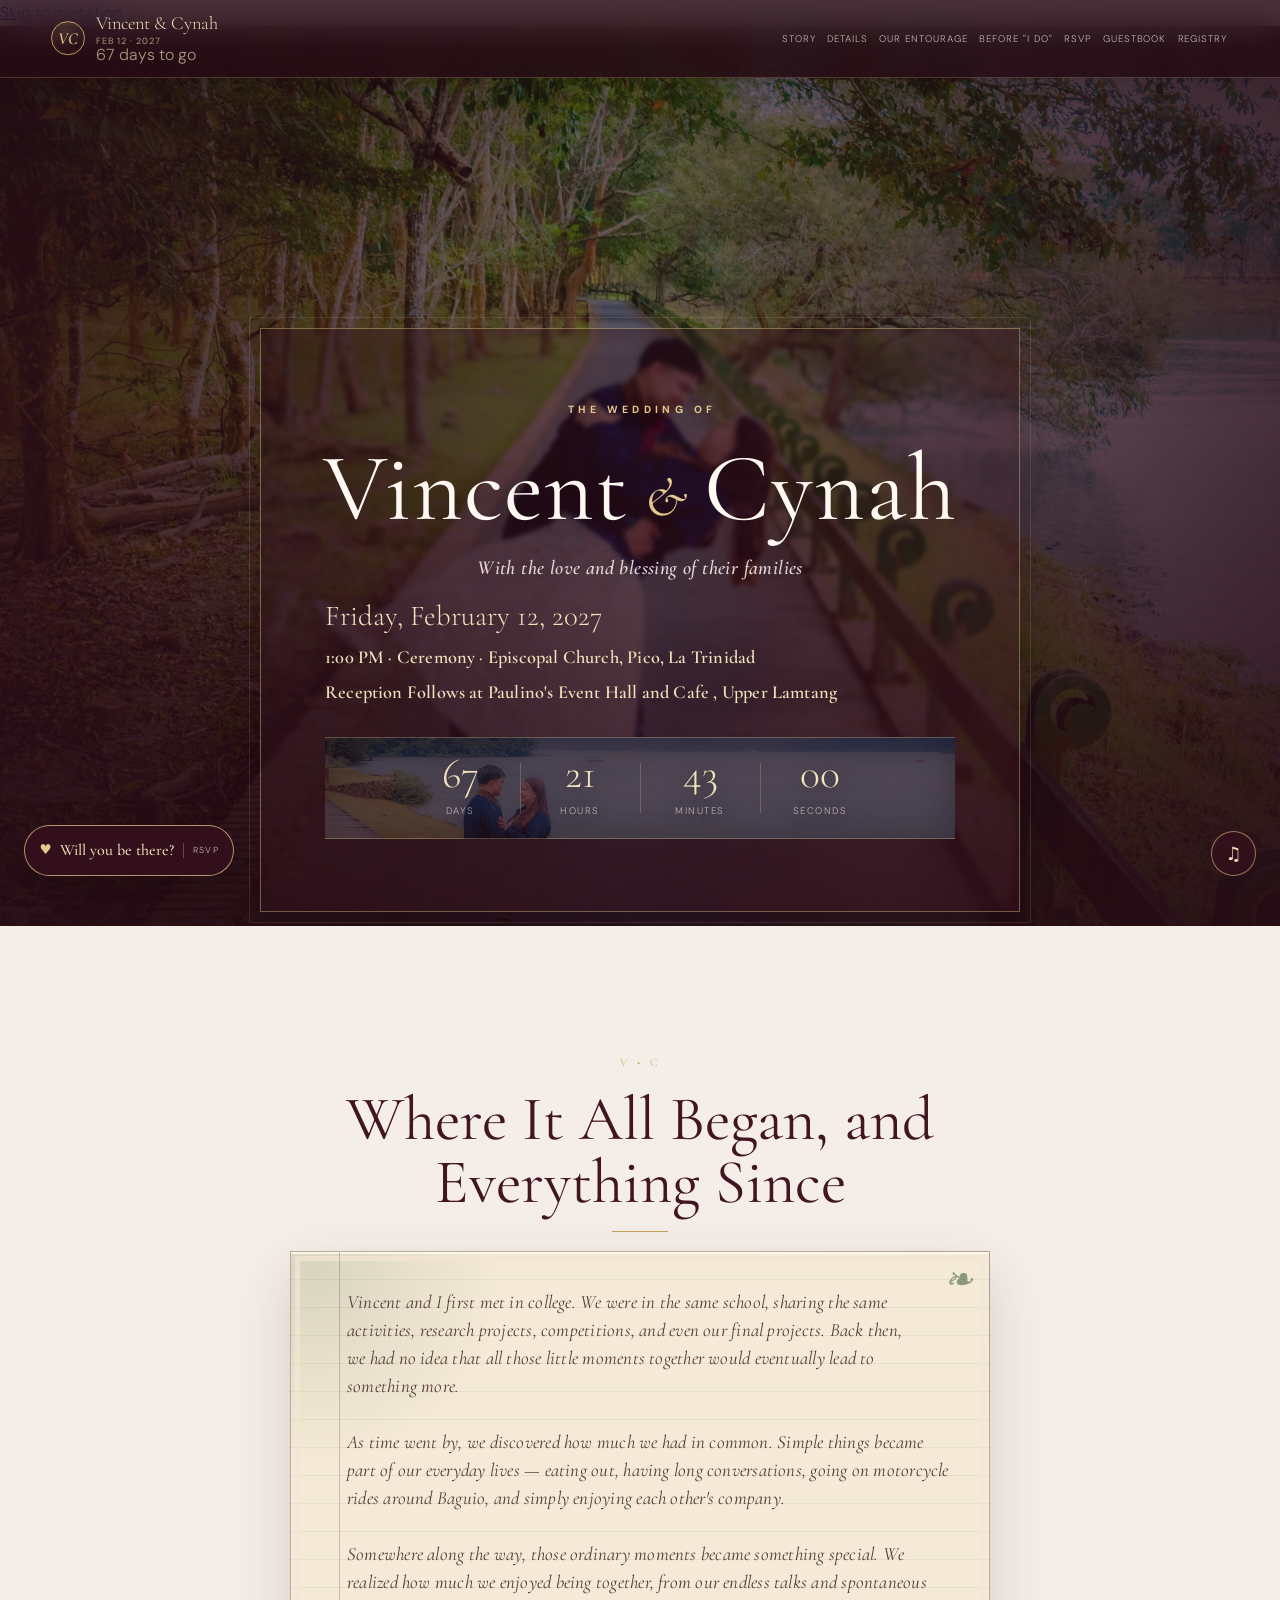
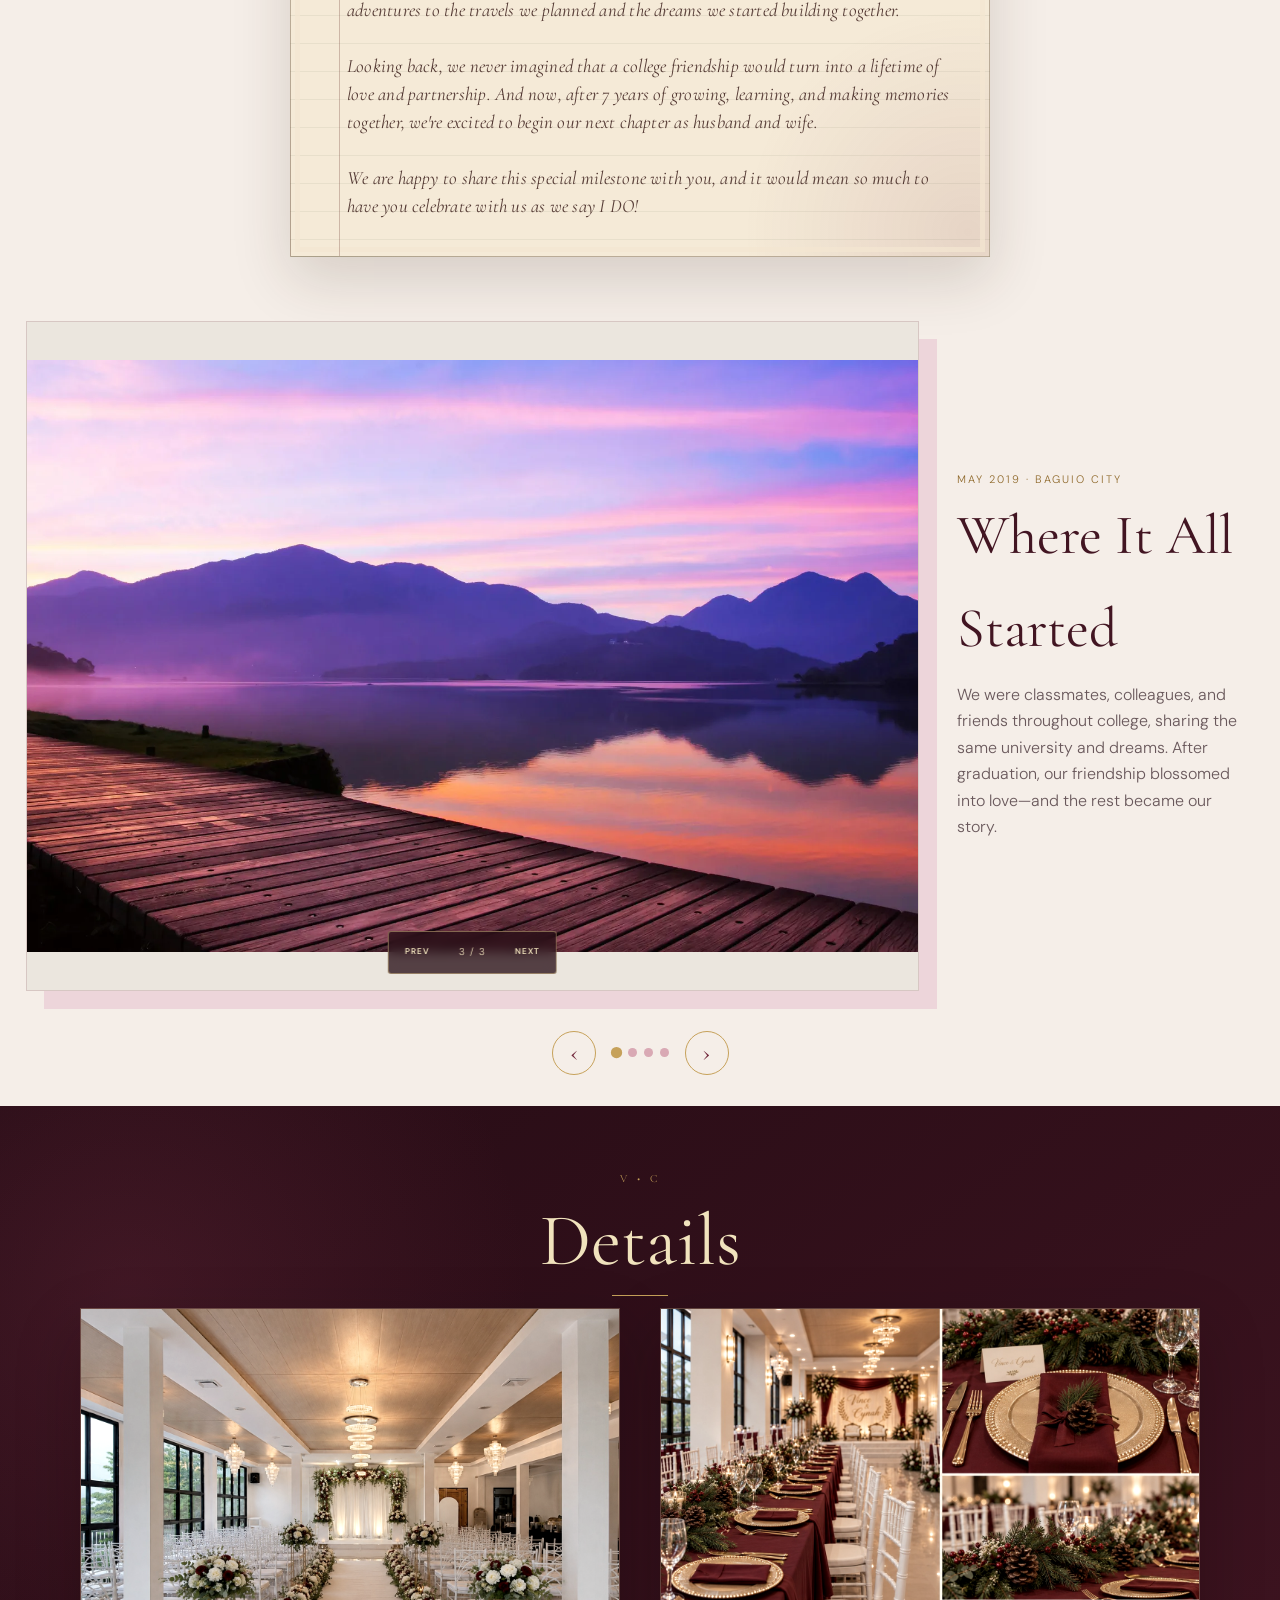
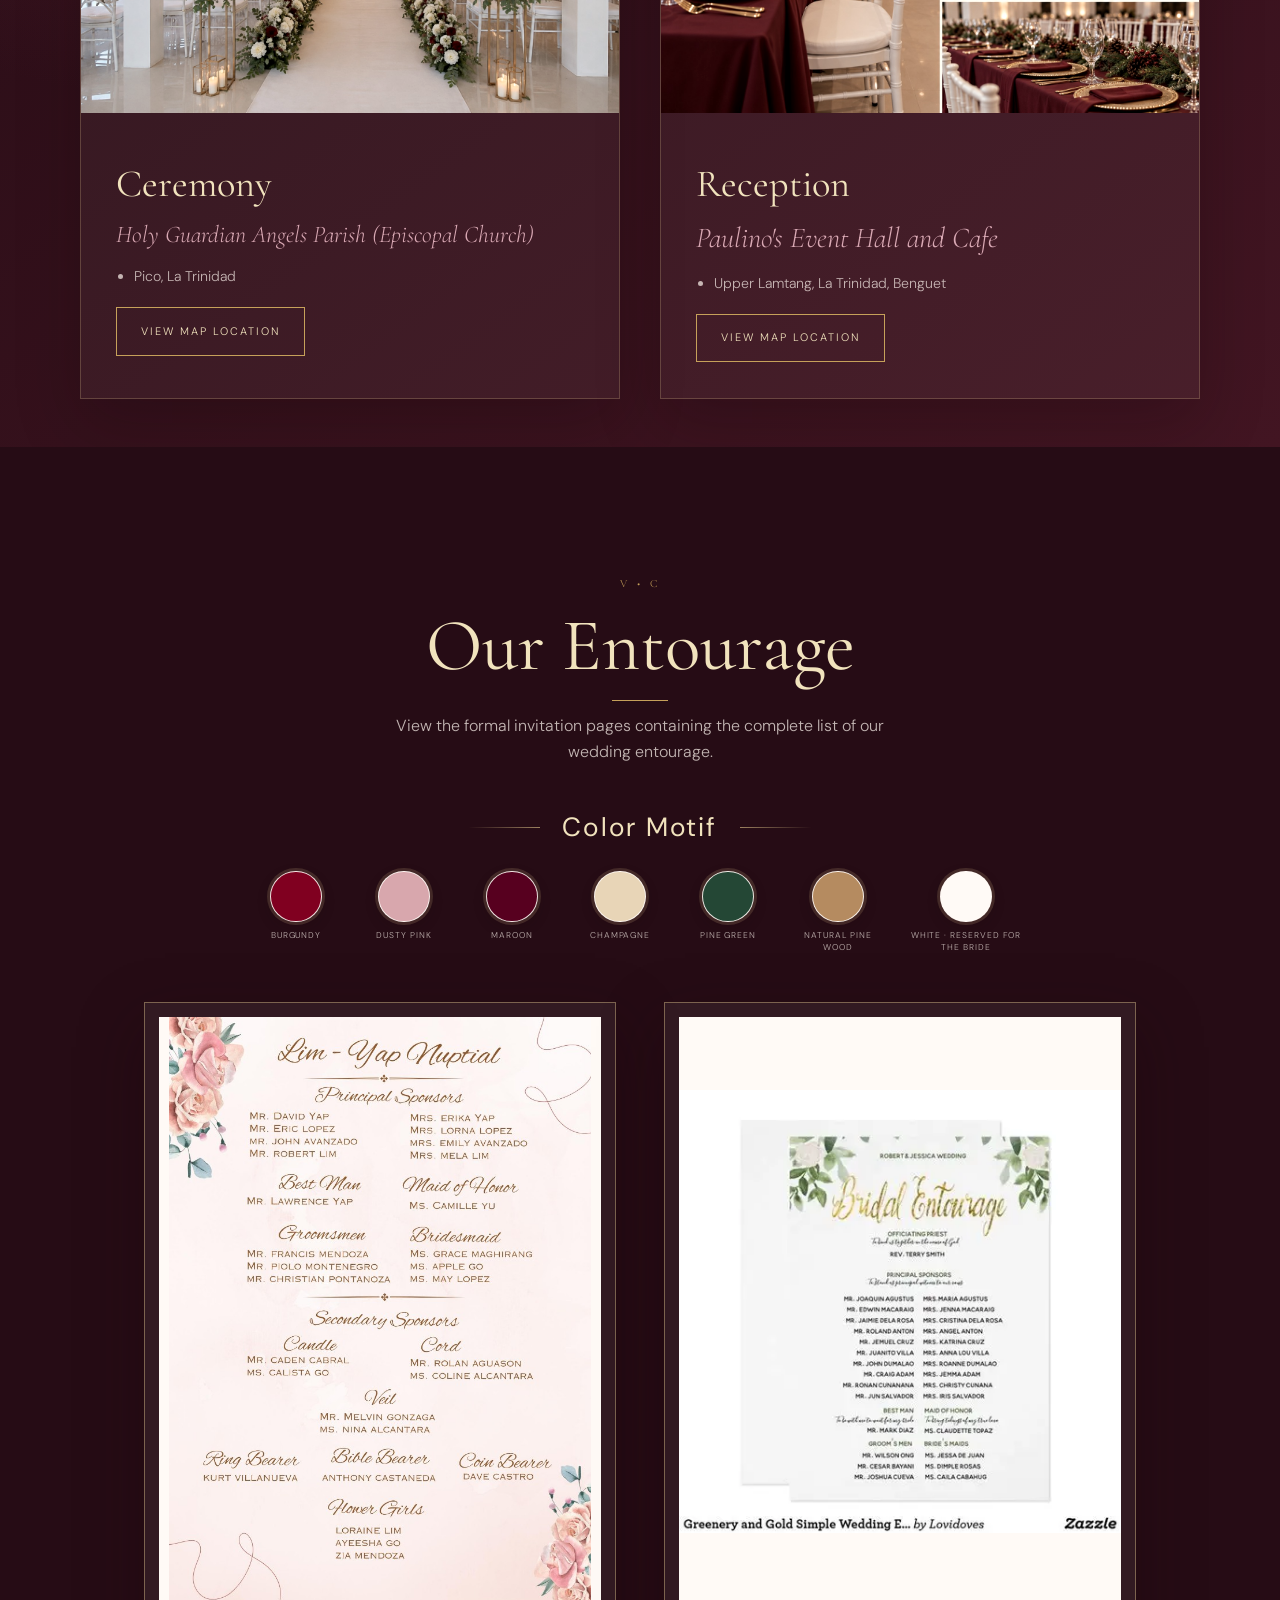
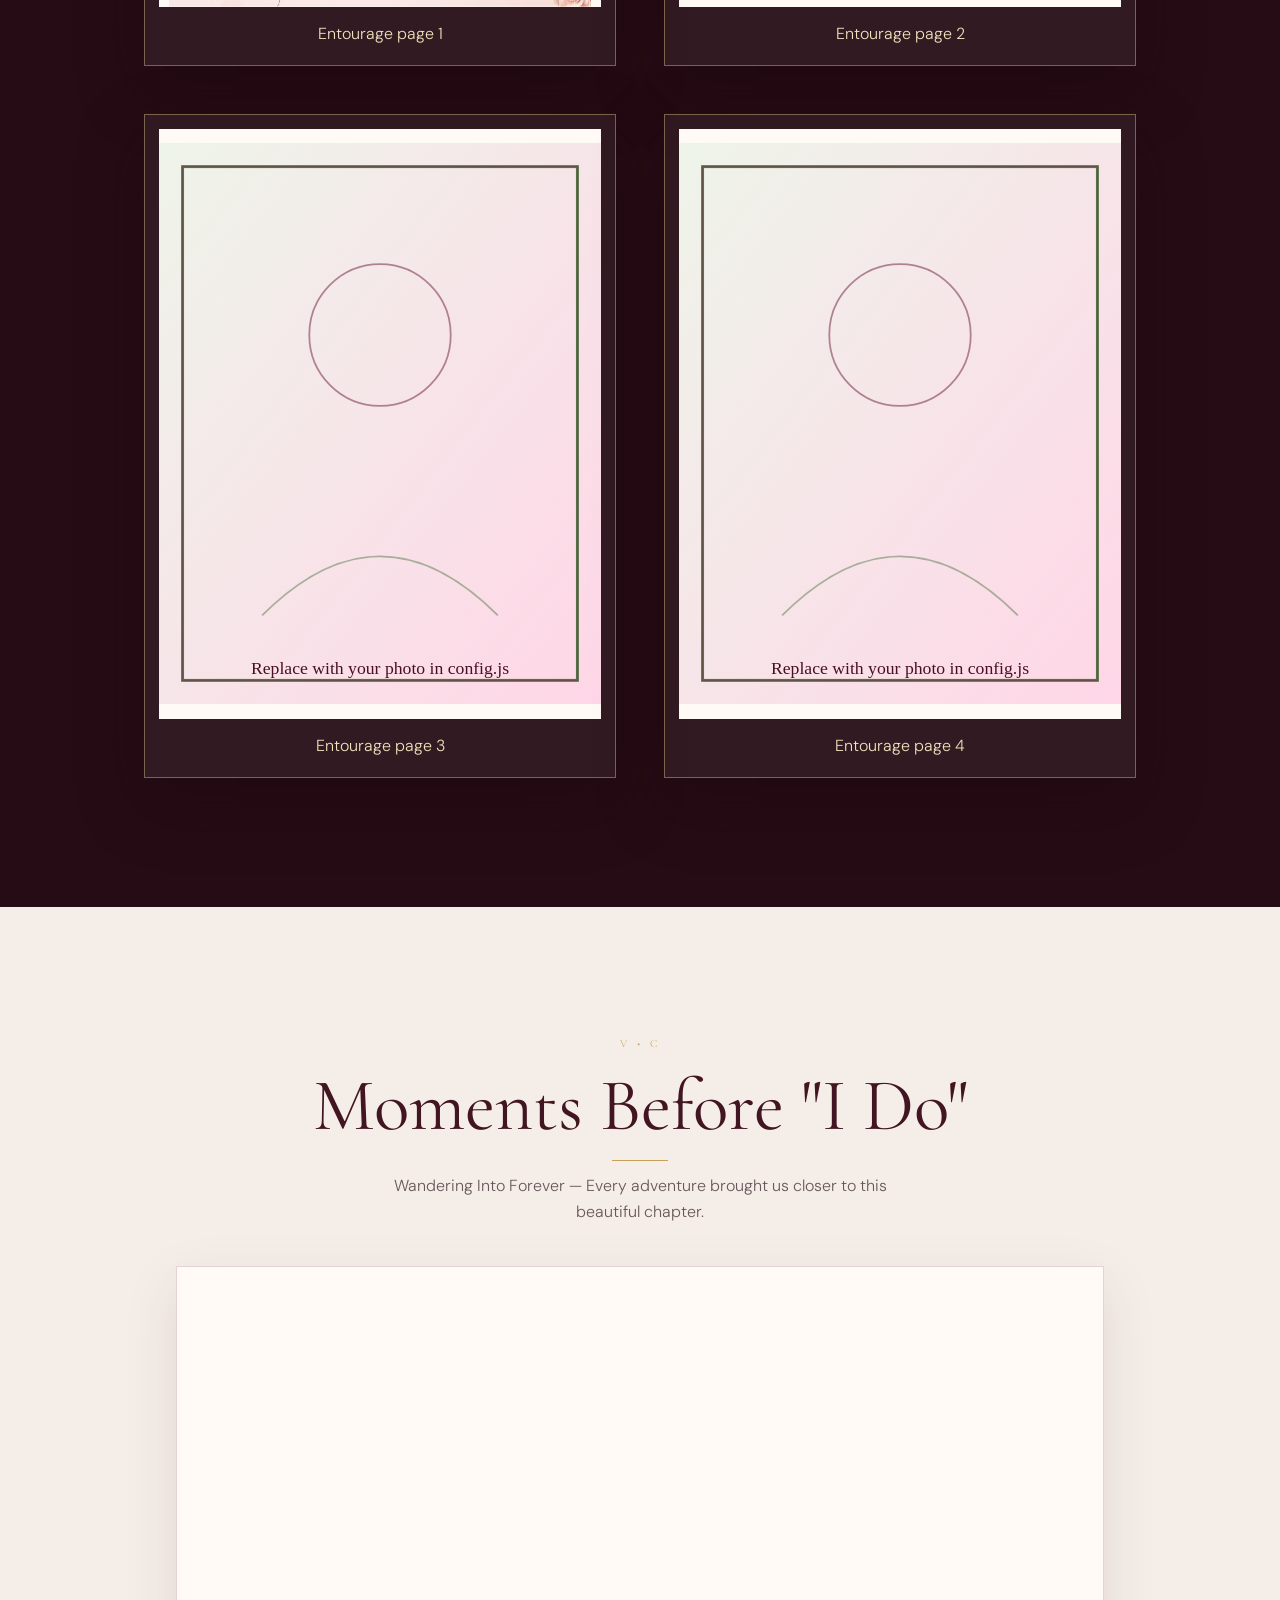
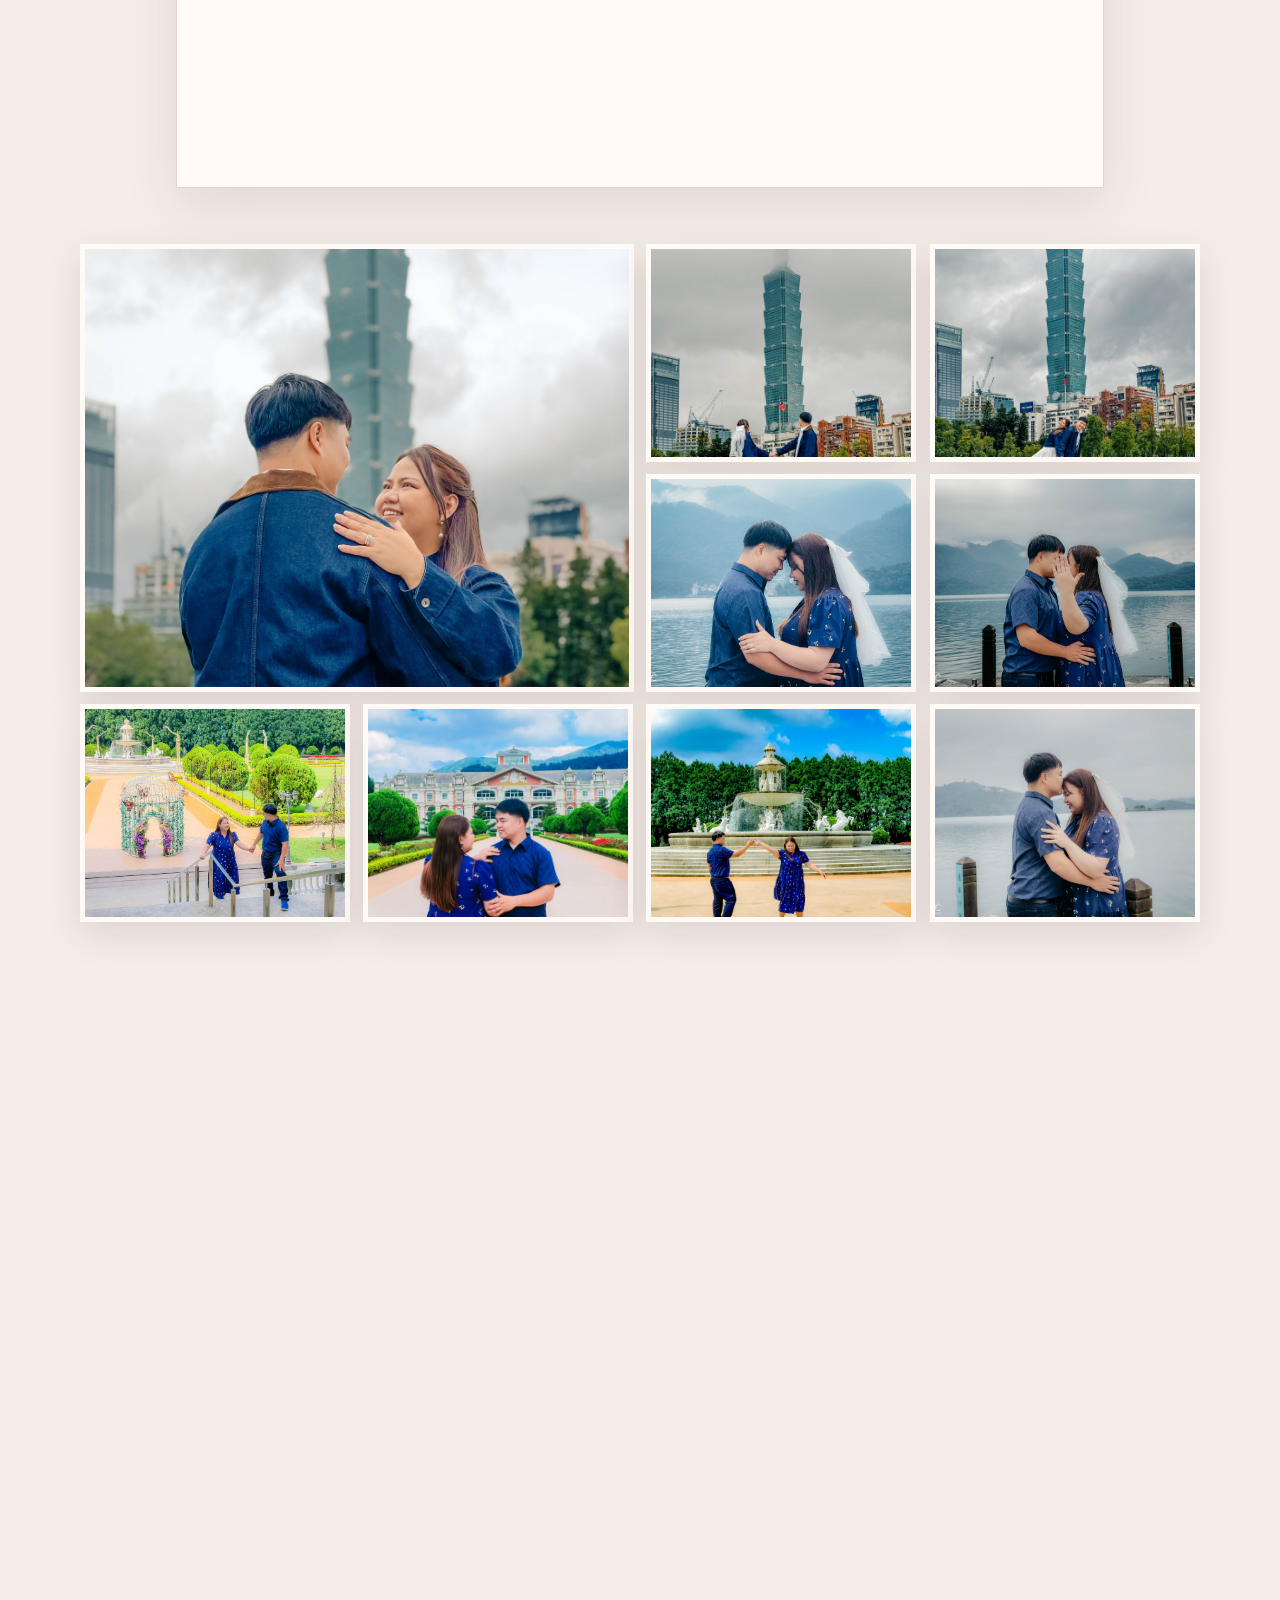
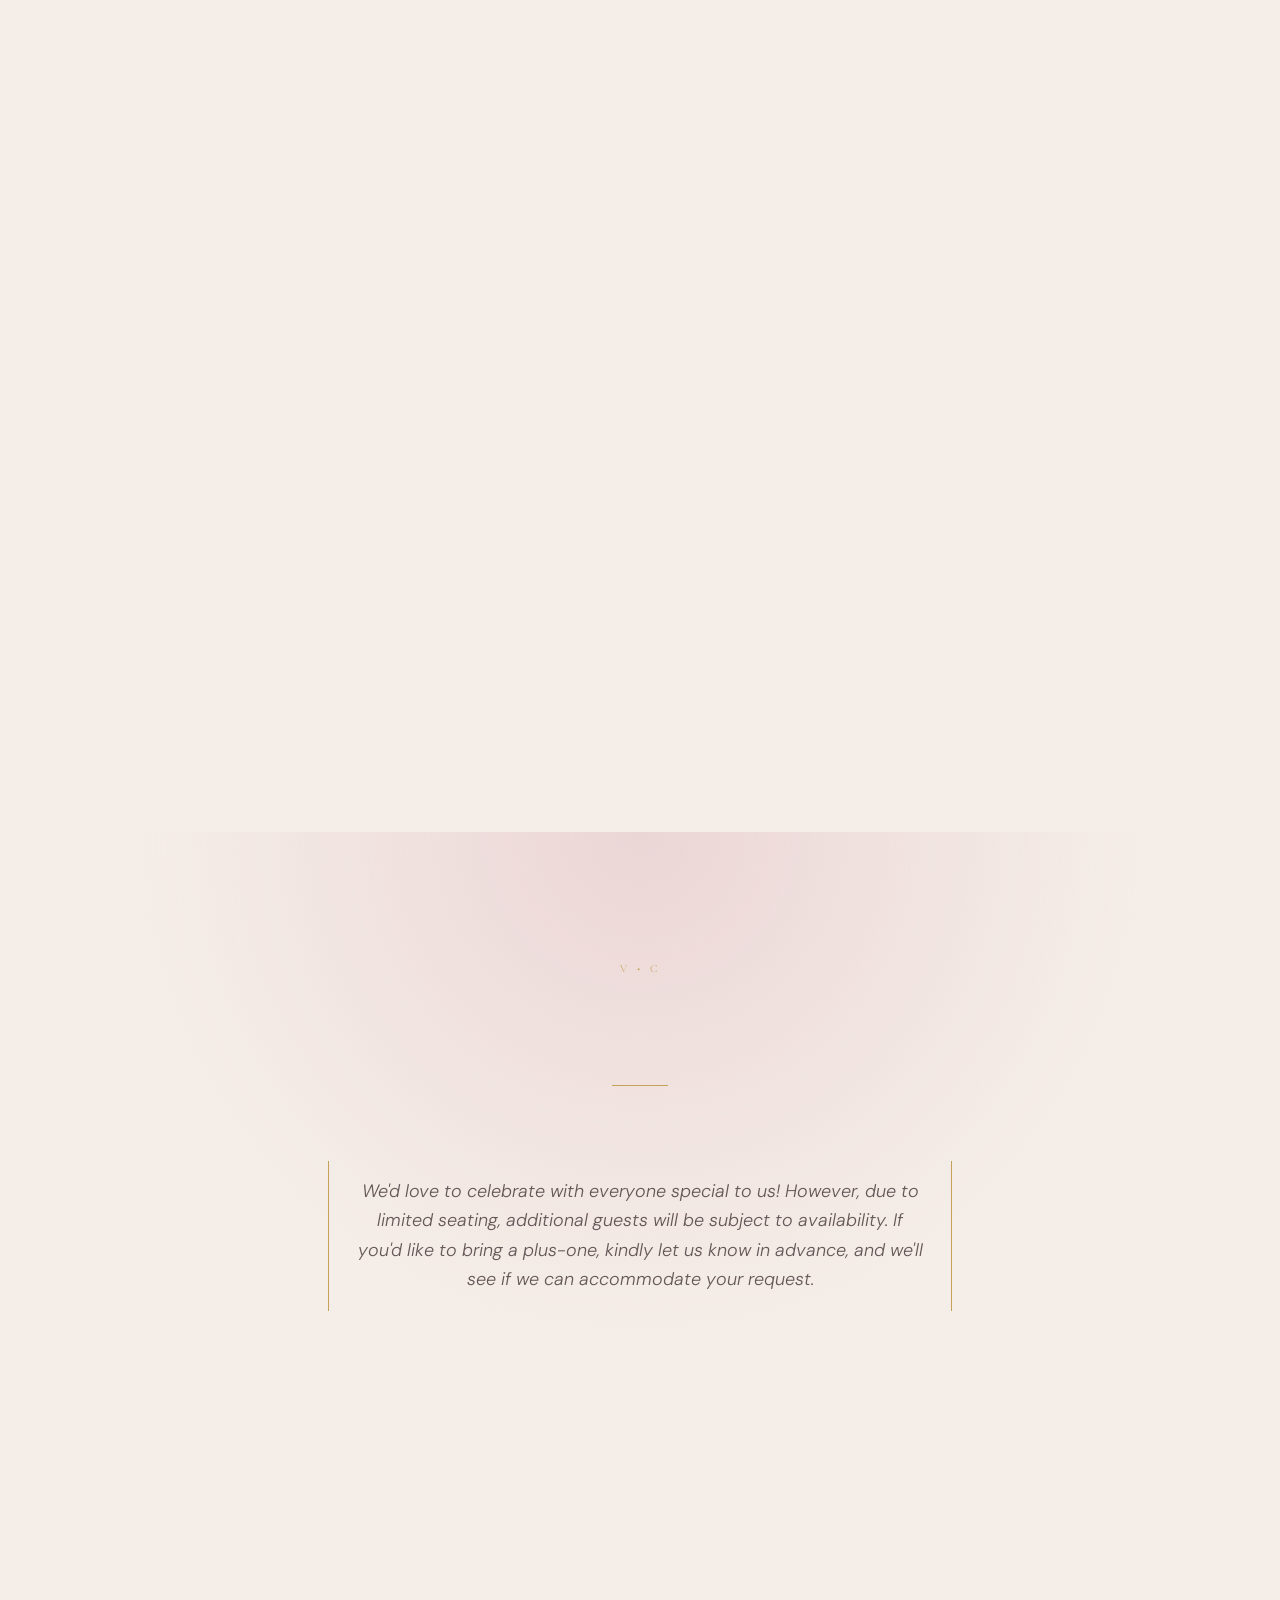
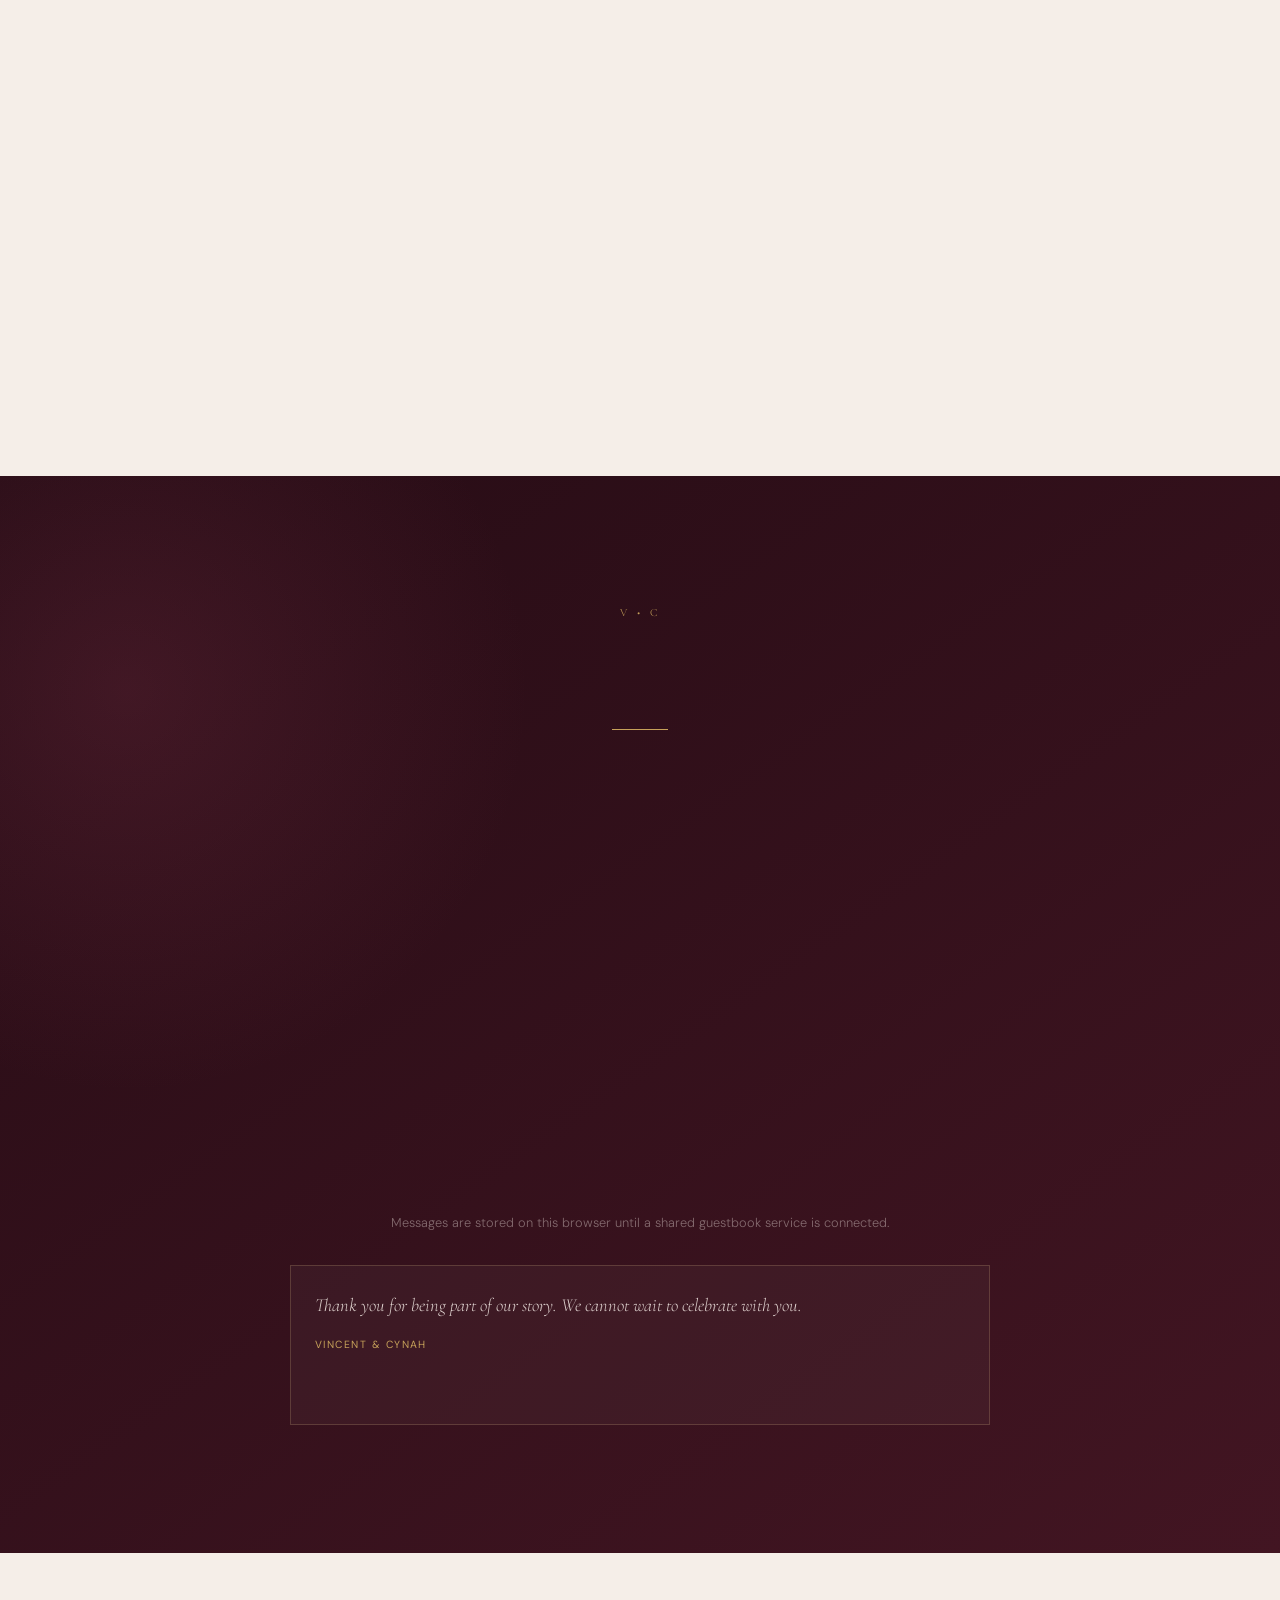
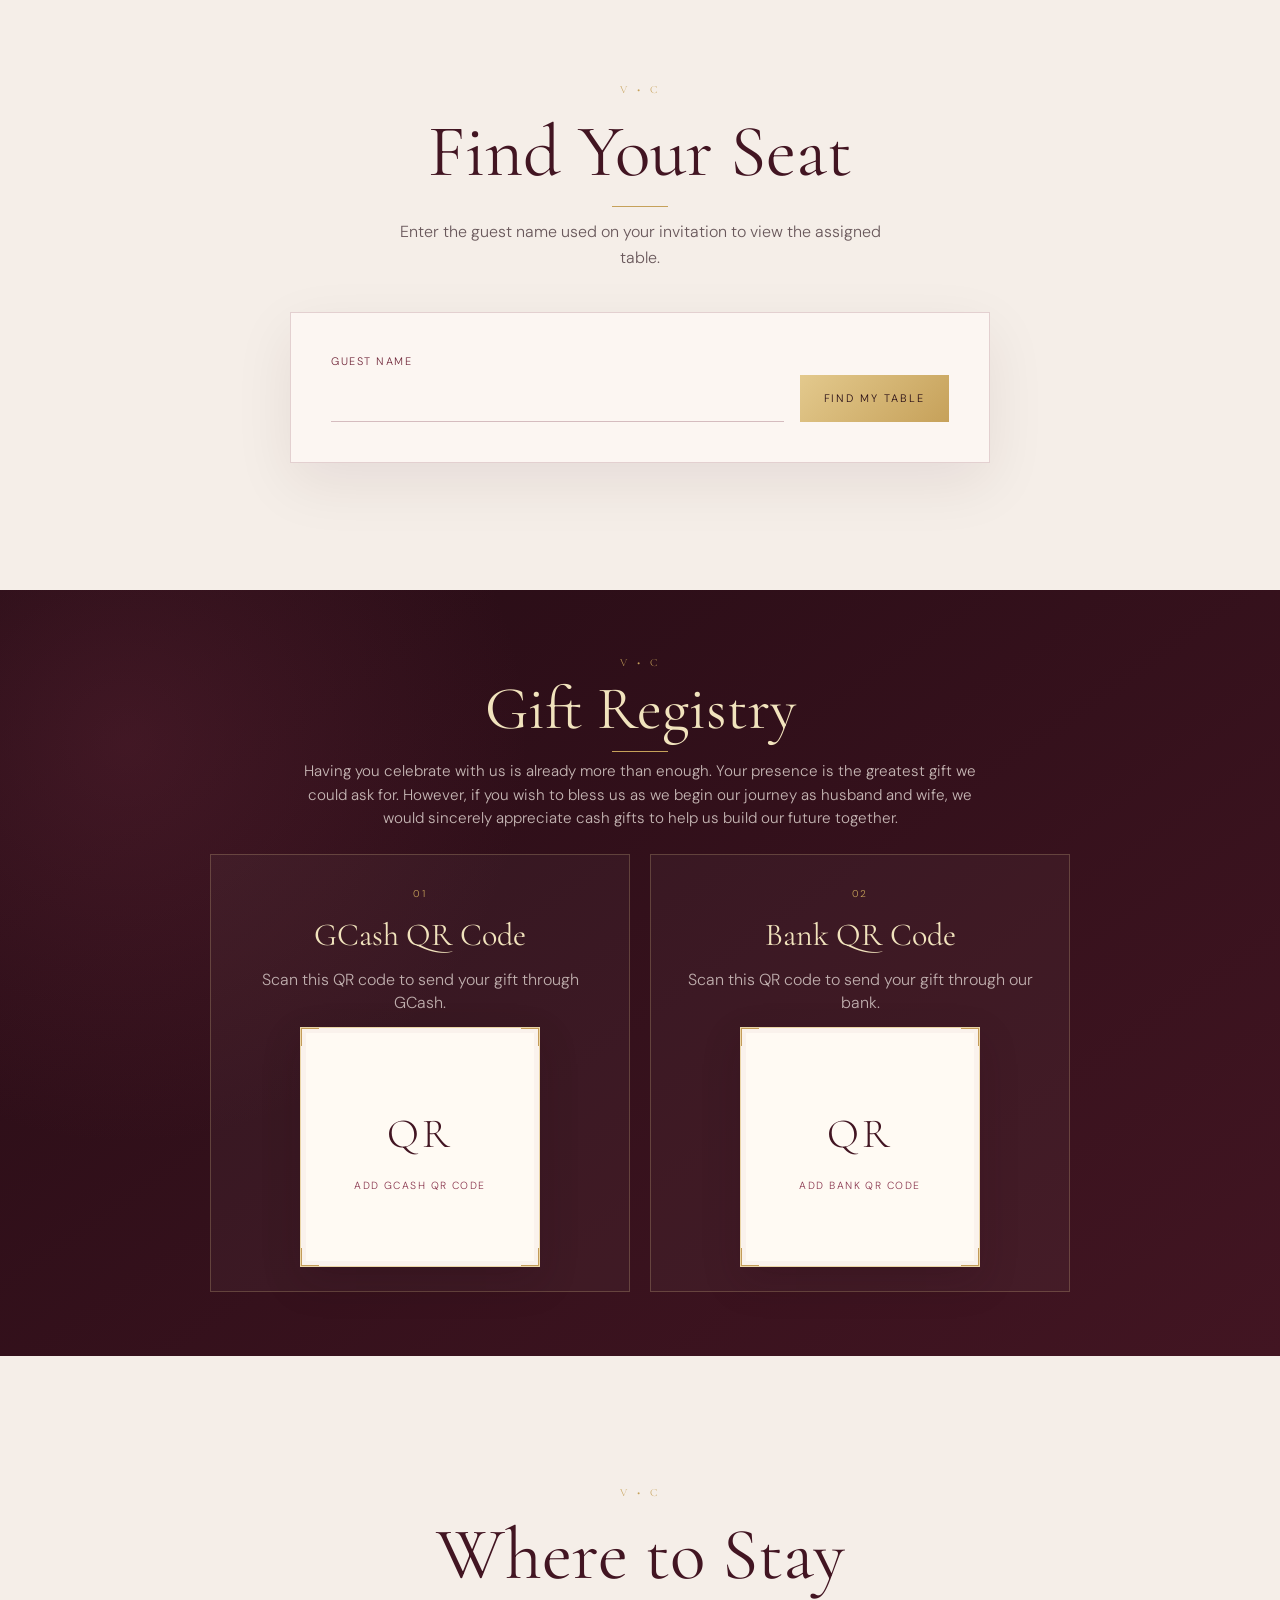
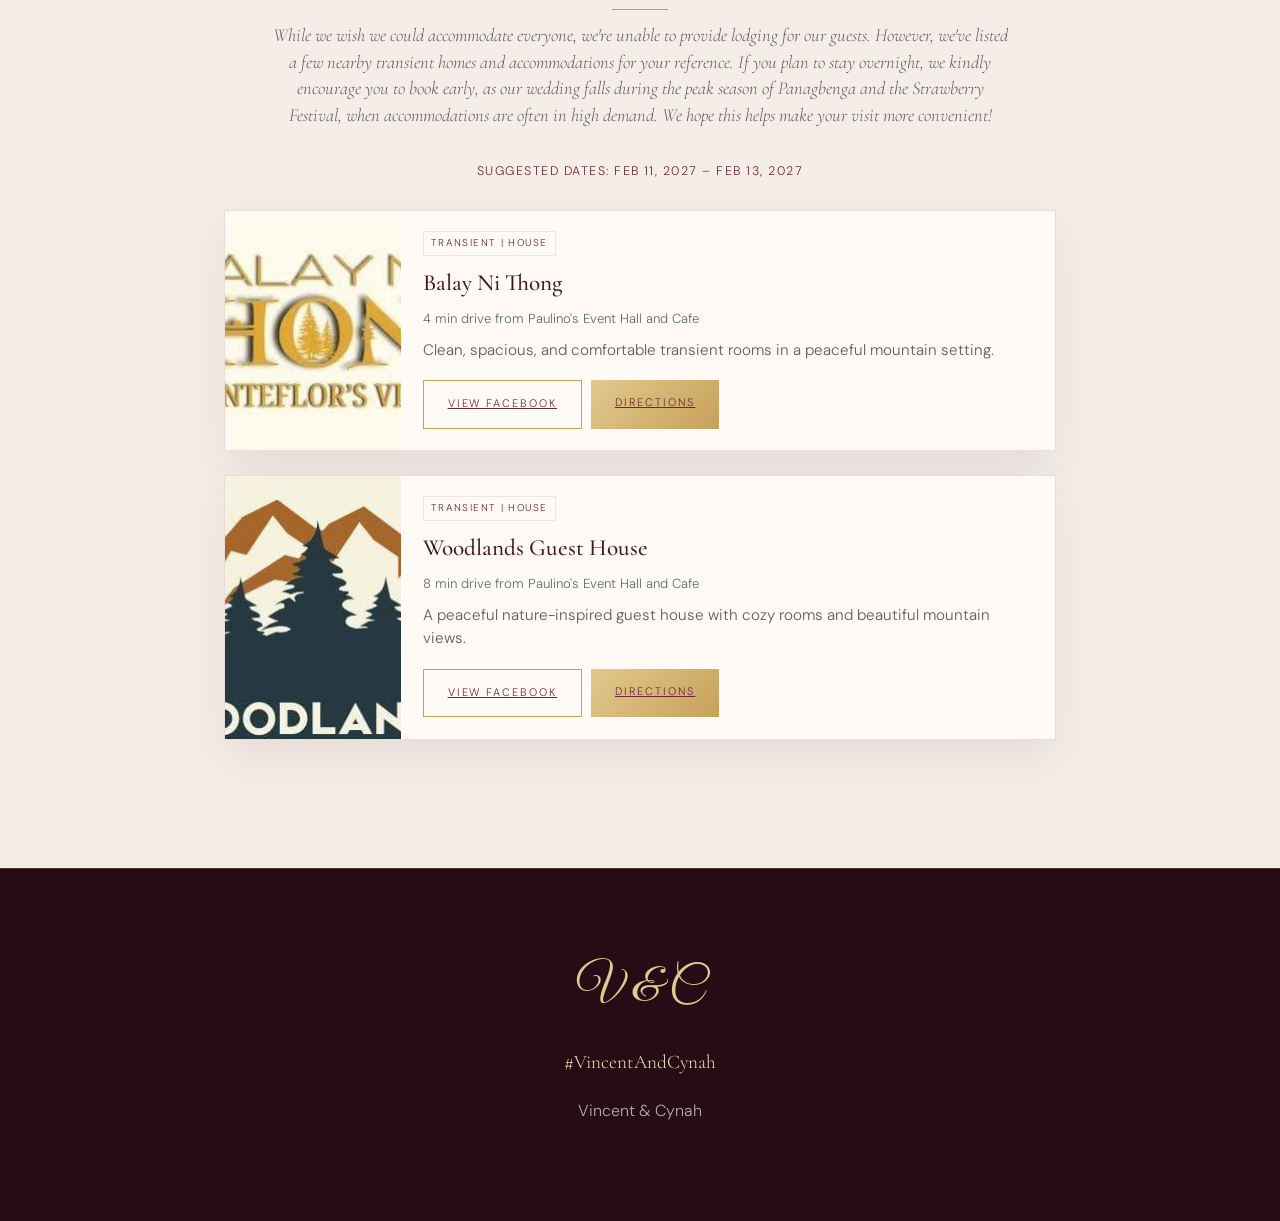
==== invitation.html @ d3d9d102 "Connect RSVP to current Google Form Co-authored-by: Cursor <cursoragent@cursor.com>" ====
<!DOCTYPE html>
<html lang="en">
  <head>
    <meta charset="UTF-8" />
    <meta name="viewport" content="width=device-width, initial-scale=1.0" />
    <meta name="description" content="Vincent and Cynah invite you to their wedding on February 12, 2027 at Paulino's Event Hall and Cafe, Upper Lamtang." />
    <meta name="theme-color" content="#260c15" />
    <title>Vincent & Cynah · The Wedding</title>
    <link rel="preconnect" href="https://fonts.googleapis.com" />
    <link rel="preconnect" href="https://fonts.gstatic.com" crossorigin />
    <link
      href="https://fonts.googleapis.com/css2?family=Cormorant+Garamond:ital,wght@0,400;0,500;0,600;1,400;1,600&family=DM+Sans:ital,opsz,wght@0,9..40,300;0,9..40,400;0,9..40,700;1,9..40,300&family=Great+Vibes&family=Pinyon+Script&display=swap"
      rel="stylesheet"
    />
    <link rel="stylesheet" href="css/everly.css?v=16" />
    <link rel="stylesheet" href="css/rosas-inspired.css?v=68" />
  </head>
  <body class="everly rosas-inspired">
    <a class="skip-link" href="#story">Skip to invitation</a>
    <header class="site-header" id="header">
      <a class="header-chip" href="#top">
        <span class="header-chip-names">
          <span data-field="partner1">Vincent</span> & <span data-field="partner2">Cynah</span>
        </span>
        <span class="chip-meta">
          <span class="chip-date" data-field="headerDate">Feb 12 · 2027</span>
          <span class="chip-days" id="header-days" aria-live="polite"></span>
        </span>
      </a>
      <button
        class="header-menu-toggle"
        id="header-menu-toggle"
        type="button"
        aria-expanded="false"
        aria-controls="header-nav"
      >
        <span class="header-menu-icon" aria-hidden="true"><i></i><i></i><i></i></span>
        <span>Menu</span>
      </button>
      <nav class="header-nav" id="header-nav" aria-label="Sections">
        <a href="#story">Story</a>
        <a href="#details">Details</a>
        <a href="#sponsors">Our Entourage</a>
        <a href="#gallery" title="Moments Before I Do">Before &quot;I do&quot;</a>
        <a href="#rsvp">RSVP</a>
        <a href="#guestbook">Guestbook</a>
        <a href="#registry">Registry</a>
      </nav>
    </header>

    <main id="top">
      <section class="hero" id="hero">
        <div class="hero-bg" id="hero-bg">
          <div class="hero-music-host" id="hero-music-host" aria-hidden="true"></div>
        </div>
        <div class="hero-inner">
          <h1 class="hero-names">
            <span class="hero-name-line">
              <span data-field="partner1">Vincent</span><span class="amp" aria-hidden="true">&amp;</span><span data-field="partner2">Cynah</span>
            </span>
          </h1>
          <p class="families" data-field="familiesLine">With the love and blessing of their families</p>
          <p class="hero-meta">
            <span class="hero-event-line" data-field="dateLong">Friday, February 12, 2027</span>
            <span class="hero-event-line" data-field="ceremonyLine">
              1:00 PM · Ceremony · Episcopal Church, Pico, La Trinidad
            </span>
            <span class="hero-event-line">
              <span data-field="receptionLine">Reception Follows at Paulino's Event Hall and Cafe</span>
              <span aria-hidden="true">, </span><span data-field="whenCity">Upper Lamtang</span>
            </span>
          </p>
          <div class="countdown" aria-label="Countdown" data-wedding-datetime="2027-02-12T13:00:00+08:00">
            <div><span id="cd-days">--</span><small>Days</small></div>
            <div><span id="cd-hours">--</span><small>Hours</small></div>
            <div><span id="cd-mins">--</span><small>Minutes</small></div>
            <div><span id="cd-secs">--</span><small>Seconds</small></div>
          </div>
        </div>
      </section>

      <section class="section" id="story">
        <div class="container narrow">
          <h2 class="section-title">Where It All Began, and Everything Since</h2>
          <p class="lead" data-field="storyIntro"></p>
        </div>
        <div class="story-slideshow" id="story-slideshow" tabindex="0">
          <div class="story-slideshow-viewport">
            <div class="story-slideshow-track" id="story-slideshow-track"></div>
          </div>
          <div class="story-slideshow-controls">
            <button type="button" class="story-slideshow-btn story-slideshow-prev" aria-label="Previous story">
              <span aria-hidden="true">‹</span>
            </button>
            <div class="story-slideshow-dots" id="story-slideshow-dots" role="tablist" aria-label="Story slides"></div>
            <button type="button" class="story-slideshow-btn story-slideshow-next" aria-label="Next story">
              <span aria-hidden="true">›</span>
            </button>
          </div>
        </div>
      </section>

      <!-- The Details — ceremony, reception, dress code, program (keep this section) -->
      <section class="section section-muted details-section" id="details" data-section="details">
        <div class="container">
          <h2 class="section-title">Details</h2>
          <div class="detail-cards">
            <article class="detail-card detail-card--has-media" id="ceremony-card">
              <div class="detail-card-media">
                <img src="images/ceremony.jpeg" alt="Ceremony at Holy Guardian Angels Parish" loading="lazy" />
              </div>
              <div class="detail-card-body">
                <h3>Ceremony</h3>
                <p class="subtitle">Garden ceremony</p>
                <ul>
                  <li>Holy Guardian Angels Parish (Episcopal Church)</li>
                  <li>Pico, La Trinidad</li>
                </ul>
                <a
                  class="btn btn-outline detail-card-btn"
                  href="https://maps.app.goo.gl/BCfGbU2PHK1PRWM27"
                  target="_blank"
                  rel="noopener noreferrer"
                >View Map Location</a>
              </div>
            </article>
            <article class="detail-card detail-card--has-media" id="reception-card">
              <div class="detail-card-media">
                <img src="images/reception.jpeg" alt="Reception at Paulino's Event Hall and Cafe" loading="lazy" />
              </div>
              <div class="detail-card-body">
                <h3>Reception</h3>
                <p class="subtitle">Paulino's Event Hall and Cafe</p>
                <ul>
                  <li>Upper Lamtang, La Trinidad, Benguet</li>
                </ul>
                <a
                  class="btn btn-outline detail-card-btn"
                  href="https://maps.app.goo.gl/8WwXo5oCvhQvdLA69"
                  target="_blank"
                  rel="noopener noreferrer"
                >View Map Location</a>
              </div>
            </article>
          </div>
        </div>
      </section>

      <section class="section section-muted" id="sponsors">
        <div class="container">
          <h2 class="section-title" data-field="entourageTitle">Our Entourage</h2>
          <p class="section-sub" data-field="entourageIntro">
            View the formal invitation pages containing the complete list of our wedding entourage.
          </p>
          <div class="entourage-motif" id="entourage-motif" aria-label="Wedding color motif"></div>
          <div
            class="entourage-invitation-grid"
            id="entourage-invitation-grid"
            aria-label="Formal invitation entourage pages"
          ></div>
        </div>
      </section>

      <section class="section section-glimpses" id="gallery" aria-labelledby="glimpses-title">
        <div class="container">
          <h2 class="section-title" id="glimpses-title">Moments Before &quot;I Do&quot;</h2>
          <p class="section-sub glimpses-sub">Wandering Into Forever — Every adventure brought us closer to this beautiful chapter.</p>
          <div class="moments-video">
            <iframe
              class="moments-video-frame"
              src="https://www.youtube-nocookie.com/embed/YyLhKrS_Ubg?autoplay=1&amp;mute=1&amp;playsinline=1&amp;rel=0"
              title="Vincent and Cynah wedding video"
              loading="lazy"
              allow="accelerometer; autoplay; clipboard-write; encrypted-media; gyroscope; picture-in-picture; web-share"
              referrerpolicy="strict-origin-when-cross-origin"
              allowfullscreen
            ></iframe>
          </div>
          <div class="gallery-mosaic glimpses-mosaic" id="gallery-grid">
            <figure><img src="images/moments-forever-01.jpg" alt="Moments Before I Do 1" loading="lazy" /></figure>
            <figure><img src="images/moments-forever-02.jpg" alt="Moments Before I Do 2" loading="lazy" /></figure>
            <figure><img src="images/moments-forever-03.jpg" alt="Moments Before I Do 3" loading="lazy" /></figure>
            <figure><img src="images/moments-forever-04.jpg" alt="Moments Before I Do 4" loading="lazy" /></figure>
            <figure><img src="images/moments-forever-05.jpg" alt="Moments Before I Do 5" loading="lazy" /></figure>
            <figure><img src="images/moments-forever-06.jpg" alt="Moments Before I Do 6" loading="lazy" /></figure>
            <figure><img src="images/moments-forever-07.jpg" alt="Moments Before I Do 7" loading="lazy" /></figure>
            <figure><img src="images/moments-forever-08.jpg" alt="Moments Before I Do 8" loading="lazy" /></figure>
            <figure><img src="images/moments-forever-09.jpg" alt="Moments Before I Do 9" loading="lazy" /></figure>
            <figure><img src="images/moments-forever-10.jpg" alt="Moments Before I Do 10" loading="lazy" /></figure>
            <figure><img src="images/moments-forever-11.jpg" alt="Moments Before I Do 11" loading="lazy" /></figure>
            <figure><img src="images/moments-forever-12.jpg" alt="Moments Before I Do 12" loading="lazy" /></figure>
            <figure><img src="images/moments-forever-13.jpg" alt="Moments Before I Do 13" loading="lazy" /></figure>
            <figure><img src="images/moments-forever-14.jpg" alt="Moments Before I Do 14" loading="lazy" /></figure>
            <figure><img src="images/moments-forever-15.jpg" alt="Moments Before I Do 15" loading="lazy" /></figure>
            <figure><img src="images/moments-forever-16.jpg" alt="Moments Before I Do 16" loading="lazy" /></figure>
            <figure><img src="images/moments-forever-17.jpg" alt="Moments Before I Do 17" loading="lazy" /></figure>
            <figure><img src="images/moments-forever-18.jpg" alt="Moments Before I Do 18" loading="lazy" /></figure>
            <figure><img src="images/moments-forever-19.jpg" alt="Moments Before I Do 19" loading="lazy" /></figure>
            <figure><img src="images/moments-forever-20.jpg" alt="Moments Before I Do 20" loading="lazy" /></figure>
            <figure><img src="images/moments-forever-21.jpg" alt="Moments Before I Do 21" loading="lazy" /></figure>
            <figure><img src="images/moments-forever-22.jpg" alt="Moments Before I Do 22" loading="lazy" /></figure>
            <figure><img src="images/moments-forever-23.jpg" alt="Moments Before I Do 23" loading="lazy" /></figure>
            <figure><img src="images/moments-forever-24.jpg" alt="Moments Before I Do 24" loading="lazy" /></figure>
            <figure><img src="images/moments-forever-25.jpg" alt="Moments Before I Do 25" loading="lazy" /></figure>
            <figure><img src="images/moments-forever-26.jpg" alt="Moments Before I Do 26" loading="lazy" /></figure>
            <figure><img src="images/moments-forever-27.jpg" alt="Moments Before I Do 27" loading="lazy" /></figure>
            <figure><img src="images/moments-forever-28.jpg" alt="Moments Before I Do 28" loading="lazy" /></figure>
            <figure><img src="images/moments-forever-29.jpg" alt="Moments Before I Do 29" loading="lazy" /></figure>
            <figure><img src="images/moments-forever-30.jpg" alt="Moments Before I Do 30" loading="lazy" /></figure>
            <figure><img src="images/moments-sun-moon-lake-28.jpg" alt="Moments Before I Do 31" loading="lazy" /></figure>
            <figure><img src="images/moments-sun-moon-lake-7a.jpg" alt="Moments Before I Do 32" loading="lazy" /></figure>
          </div>
        </div>
      </section>

      <section class="section" id="rsvp">
        <div class="container narrow">
          <h2 class="section-title">Will You Be There?</h2>
          <p class="section-sub" data-field="rsvpDeadline"></p>
          <p class="rsvp-guest-note">
            We'd love to celebrate with everyone special to us! However, due to limited seating, additional guests
            will be subject to availability. If you'd like to bring a plus-one, kindly let us know in advance, and
            we'll see if we can accommodate your request.
          </p>
          <div class="google-form-wrap" id="google-form-wrap" hidden>
            <iframe id="google-form-iframe" title="RSVP" loading="lazy"></iframe>
          </div>
          <form class="rsvp-form" id="rsvp-form">
            <label>Name<input type="text" name="name" required /></label>
            <label>Email<input type="email" name="email" required /></label>
            <label
              >Attending?
              <select name="attending" required>
                <option value="">Choose…</option>
                <option value="Joyfully accepts">Joyfully accepts</option>
                <option value="Regretfully declines">Regretfully declines</option>
              </select>
            </label>
            <label>
              Do you have a +1? If yes, add their names here.
              <input type="text" name="plusOne" placeholder="Enter name(s), or No" />
            </label>
            <label>Message<textarea name="message" rows="3"></textarea></label>
            <button type="submit" class="btn btn-primary">Send RSVP</button>
          </form>
          <p class="rsvp-success" id="rsvp-success" hidden>
            Thank you — your reply is on its way. We can't wait to celebrate with you!
          </p>
          <p class="form-hint" id="google-form-setup">Demo form only. Set <code>googleFormUrl</code> in <code>js/config.js</code> for Google Forms.</p>
        </div>
      </section>

      <section class="section section-muted guestbook-section" id="guestbook" data-feature="guestbook">
        <div class="container narrow">
          <h2 class="section-title" data-field="guestbookTitle">Messages &amp; Memories</h2>
          <p class="section-sub" data-field="guestbookIntro"></p>
          <form class="guestbook-form" id="guestbook-form">
            <label>
              Your name
              <input type="text" name="name" autocomplete="name" required />
            </label>
            <label>
              Your message
              <textarea name="message" rows="4" maxlength="500" required></textarea>
            </label>
            <button type="submit" class="btn btn-primary">Leave a message</button>
          </form>
          <p class="form-hint" id="guestbook-note" data-field="guestbookNote"></p>
          <div class="guestbook-list" id="guestbook-list" aria-live="polite"></div>
        </div>
      </section>

      <section class="section guest-tools-section" id="seating" data-feature="seating">
        <div class="container narrow">
          <h2 class="section-title" data-field="seatingTitle">Find Your Seat</h2>
          <p class="section-sub" data-field="seatingIntro"></p>
          <form class="seating-form" id="seating-form">
            <label>
              Guest name
              <input type="search" name="guestName" autocomplete="name" required />
            </label>
            <button type="submit" class="btn btn-primary">Find my table</button>
          </form>
          <div class="seating-result" id="seating-result" hidden aria-live="polite"></div>
        </div>
      </section>

      <section class="section section-muted registry-section" id="registry" data-feature="giftRegistry">
        <div class="container">
          <h2 class="section-title" data-field="registryTitle">Gift Registry</h2>
          <p class="section-sub" data-field="registryIntro"></p>
          <div class="registry-grid" id="registry-grid"></div>
        </div>
      </section>

      <section class="section" id="where-to-stay">
        <div class="container">
          <h2 class="section-title" data-field="whereToStayTitle">Where to Stay</h2>
          <p class="section-sub stay-note" data-field="whereToStayNote"></p>
          <p class="stay-dates" id="stay-dates" hidden></p>
          <div class="stay-grid" id="stay-grid" aria-label="Recommended places to stay"></div>
        </div>
      </section>

    </main>

    <a class="floating-rsvp-button" href="#rsvp" aria-label="Will you be there? Go to RSVP">
      <span aria-hidden="true">♥</span>
      <strong>Will you be there?</strong>
      <small>RSVP</small>
    </a>

    <button
      type="button"
      class="hero-music-btn"
      id="hero-music-btn"
      hidden
      aria-pressed="false"
      aria-label="Turn on wedding music"
      title="Wedding music"
    >♫</button>

    <footer class="site-footer">
      <p class="hashtag" data-field="hashtag">#VincentAndCynah</p>
      <p><span data-field="partner1-footer">Vincent</span> & <span data-field="partner2-footer">Cynah</span></p>
    </footer>

    <script src="js/config.js?v=92"></script>
    <script src="js/main.js?v=45"></script>
    <script>
      (function () {
        var daysEl = document.getElementById("cd-days");
        if (!daysEl || daysEl.textContent !== "--") return;
        var wrap = document.querySelector(".countdown");
        var iso =
          (window.WEDDING_CONFIG && window.WEDDING_CONFIG.weddingDateTime) ||
          (wrap && wrap.getAttribute("data-wedding-datetime"));
        if (!iso) return;
        var target = new Date(iso).getTime();
        if (isNaN(target)) return;
        function tick() {
          var total = Math.max(0, Math.floor((target - Date.now()) / 1000));
          var parts = [
            Math.floor(total / 86400),
            Math.floor((total % 86400) / 3600),
            Math.floor((total % 3600) / 60),
            total % 60,
          ];
          ["cd-days", "cd-hours", "cd-mins", "cd-secs"].forEach(function (id, i) {
            var el = document.getElementById(id);
            if (el) el.textContent = String(parts[i]).padStart(2, "0");
          });
        }
        tick();
        setInterval(tick, 1000);
      })();
    </script>
  </body>
</html>
---- css/everly.css ----
/* Everly-inspired — bordeaux, champagne & eucalyptus (UI Cookies demo) */

:root {
  --bordeaux: #6b2c32;
  --bordeaux-deep: #4a1a20;
  --eucalyptus: #5a7161;
  --eucalyptus-light: #8fa898;
  --champagne: #c4a574;
  --cream: #f7f5f1;
  --cream-dark: #ebe6de;
  --ink: #2a2420;
  --ink-soft: #5c554e;
  --serif: "Cormorant Garamond", Georgia, serif;
  --sans: "DM Sans", system-ui, sans-serif;
  --script: "Pinyon Script", "Segoe Script", cursive;
  --script-display: "Great Vibes", "Pinyon Script", cursive;
  --container: min(1120px, 92vw);
  --narrow: min(640px, 92vw);
}

*,
*::before,
*::after {
  box-sizing: border-box;
}

html {
  scroll-behavior: smooth;
}

/* Scroll — elegant wedding reveal */
:root {
  --ease-elegant: cubic-bezier(0.22, 0.61, 0.36, 1);
  --duration-elegant: 1.2s;
}

.word-reveal-host .word-reveal {
  display: inline-block;
  opacity: 0;
  transform: translateY(0.28em);
  transition:
    opacity var(--duration-elegant) var(--ease-elegant),
    transform var(--duration-elegant) var(--ease-elegant);
  transition-delay: calc(var(--word-i, 0) * 0.085s);
}

.word-reveal-host.is-visible .word-reveal {
  opacity: 1;
  transform: translateY(0);
}

.elegant-reveal {
  opacity: 0;
  transform: translateY(0.85rem);
  filter: blur(4px);
  transition:
    opacity var(--duration-elegant) var(--ease-elegant),
    transform calc(var(--duration-elegant) * 1.05) var(--ease-elegant),
    filter calc(var(--duration-elegant) * 0.9) var(--ease-elegant);
  transition-delay: calc(var(--reveal-i, 0) * 0.1s);
  will-change: opacity, transform, filter;
}

.elegant-reveal.is-visible {
  opacity: 1;
  transform: translateY(0);
  filter: blur(0);
}

@media (prefers-reduced-motion: reduce) {
  .word-reveal-host .word-reveal,
  .elegant-reveal {
    opacity: 1 !important;
    transform: none !important;
    filter: none !important;
    transition: none !important;
  }
}

/* Welcome page */
.welcome-page {
  min-height: 100vh;
  overflow-x: hidden;
  background: rgba(255, 255, 255, 0.98);
}

.welcome-screen {
  position: relative;
  min-height: 100vh;
  display: flex;
  flex-direction: column;
  align-items: center;
  justify-content: center;
  padding: 2rem 1.25rem 2.5rem;
  text-align: center;
  gap: 1.25rem;
  transition: padding 0.9s var(--ease-elegant, cubic-bezier(0.22, 0.61, 0.36, 1));
}

.welcome-screen.is-envelope-open {
  padding-top: clamp(3.5rem, 12vh, 6rem);
}

.welcome-screen.is-envelope-open .welcome-headline,
.welcome-screen.is-envelope-open .welcome-couple,
.welcome-screen.is-envelope-open .welcome-sub {
  opacity: 0.35;
  transform: translateY(-0.25rem);
  transition:
    opacity 0.6s ease,
    transform 0.6s ease;
}

.welcome-scene {
  position: absolute;
  inset: 0;
  background:
    radial-gradient(ellipse 85% 75% at 50% 45%, rgba(255, 255, 255, 0.55), transparent 72%),
    linear-gradient(
      180deg,
      rgba(255, 255, 255, 0.72) 0%,
      rgba(255, 255, 255, 0.35) 55%,
      rgba(255, 255, 255, 0.5) 100%
    );
  pointer-events: none;
}

.welcome-headline {
  position: relative;
  z-index: 1;
  margin: 0 0 0.35rem;
  padding: 0 1rem;
  font-family: var(--sans);
  font-size: clamp(0.62rem, 1.85vw, 0.78rem);
  font-weight: 400;
  letter-spacing: 0.34em;
  text-indent: 0.34em;
  text-transform: uppercase;
  color: var(--bordeaux-deep);
  opacity: 0;
  transform: translateY(0.45rem);
  filter: blur(3px);
  transition:
    opacity 1.1s var(--ease-elegant, cubic-bezier(0.22, 0.61, 0.36, 1)),
    transform 1.1s var(--ease-elegant, cubic-bezier(0.22, 0.61, 0.36, 1)),
    filter 0.9s var(--ease-elegant, cubic-bezier(0.22, 0.61, 0.36, 1));
}

.welcome-headline::after {
  content: "";
  display: block;
  width: min(16rem, 78vw);
  height: 0.55rem;
  margin: 0.55rem auto 0;
  border-top: 1px solid rgba(196, 165, 116, 0.55);
  border-radius: 50%;
}

.welcome-screen.is-ready .welcome-headline {
  opacity: 1;
  transform: none;
  filter: blur(0);
}

.welcome-couple {
  position: relative;
  z-index: 1;
  margin: 0.1rem 0 0.65rem;
  padding: 0 1rem;
  font-family: var(--script-display);
  font-size: clamp(2.4rem, 8.5vw, 3.85rem);
  font-weight: 400;
  line-height: 1.1;
  letter-spacing: 0.02em;
  color: var(--bordeaux-deep);
  opacity: 0;
  transform: translateY(0.55rem);
  filter: blur(4px);
  transition:
    opacity 1.15s var(--ease-elegant, cubic-bezier(0.22, 0.61, 0.36, 1)) 0.12s,
    transform 1.15s var(--ease-elegant, cubic-bezier(0.22, 0.61, 0.36, 1)) 0.12s,
    filter 0.95s var(--ease-elegant, cubic-bezier(0.22, 0.61, 0.36, 1)) 0.12s;
}

.welcome-couple__and {
  font-family: var(--script);
  font-size: 0.62em;
  color: var(--champagne);
  padding: 0 0.1em;
  vertical-align: baseline;
}

.welcome-screen.is-ready .welcome-couple {
  opacity: 1;
  transform: none;
  filter: blur(0);
}

.welcome-envelope {
  position: relative;
  z-index: 1;
  display: flex;
  flex-direction: column;
  align-items: center;
  width: min(32rem, 94vw);
  color: inherit;
  opacity: 0;
  transform: translateY(1rem) scale(0.98);
  filter: blur(4px);
  transition:
    opacity 1.2s var(--ease-elegant, cubic-bezier(0.22, 0.61, 0.36, 1)),
    transform 1.2s var(--ease-elegant, cubic-bezier(0.22, 0.61, 0.36, 1)),
    filter 1s var(--ease-elegant, cubic-bezier(0.22, 0.61, 0.36, 1));
}

.welcome-screen.is-ready .welcome-envelope {
  opacity: 1;
  transform: none;
  filter: blur(0);
}

.welcome-envelope__shell {
  /* Solid wine burgundy — matched to images/envelope.webp */
  --env-burgundy-solid: #682435;
  --env-burgundy: var(--env-burgundy-solid);
  --env-burgundy-deep: var(--env-burgundy-solid);
  --env-burgundy-light: var(--env-burgundy-solid);
  --env-burgundy-face: var(--env-burgundy-solid);
  --env-gold: #e4bc5a;
  --env-gold-light: #fff0c8;
  --env-gold-deep: #a67c2a;
  --env-gold-bright: #f5d878;

  position: relative;
  display: block;
  width: 100%;
  height: min(21rem, 58vmin);
  perspective: 1400px;
  transform-style: preserve-3d;
  border-radius: 14px;
  isolation: isolate;
  transition: transform 0.85s var(--ease-elegant, cubic-bezier(0.22, 0.61, 0.36, 1));
}

.welcome-screen.is-ready .welcome-envelope:not(.is-open) .welcome-envelope__shell {
  transform: rotateX(12deg) rotateY(-2deg);
  filter:
    drop-shadow(0 32px 44px rgba(63, 20, 28, 0.42))
    drop-shadow(0 14px 22px rgba(0, 0, 0, 0.18))
    drop-shadow(-6px 8px 16px rgba(0, 0, 0, 0.08));
}

.welcome-envelope.is-open .welcome-envelope__shell {
  transform: none;
  filter: drop-shadow(0 18px 28px rgba(63, 20, 28, 0.28));
}

.welcome-envelope:not(.is-open) .welcome-envelope__shell {
  overflow: hidden;
}

.welcome-envelope.is-open .welcome-envelope__shell {
  overflow: visible;
}

.welcome-envelope__shadow {
  position: absolute;
  left: 2%;
  right: 2%;
  bottom: -2.35rem;
  height: 4rem;
  background:
    radial-gradient(ellipse 95% 100% at 50% 0%, rgba(63, 20, 28, 0.62), transparent 68%),
    radial-gradient(ellipse 40% 80% at 20% 20%, rgba(0, 0, 0, 0.12), transparent 70%),
    radial-gradient(ellipse 40% 80% at 80% 20%, rgba(0, 0, 0, 0.1), transparent 70%);
  filter: blur(16px);
  z-index: 0;
  transform: translateZ(-24px);
}

.welcome-envelope__back {
  position: absolute;
  inset: 0;
  background: var(--env-burgundy-solid);
  border-radius: 14px;
  box-shadow: inset 0 0 0 1px rgba(0, 0, 0, 0.08);
}

.welcome-envelope__style {
  position: absolute;
  inset: 0;
  width: 100%;
  height: 100%;
  object-fit: cover;
  object-position: center center;
  border-radius: inherit;
  z-index: 3;
  pointer-events: none;
  opacity: 0;
  transform: scale(1);
  transform-origin: center center;
  transition:
    opacity 0.45s ease,
    transform 0.55s var(--ease-elegant, cubic-bezier(0.22, 0.61, 0.36, 1));
}

.welcome-envelope__shell.has-envelope-style {
  /* Match flower.png frame proportions */
  height: auto;
  aspect-ratio: 512 / 336;
  min-height: 0;
  border-radius: 8px;
  box-shadow: 0 22px 44px rgba(42, 36, 32, 0.2);
}

.welcome-envelope:not(.is-open) .welcome-envelope__shell.has-envelope-style .welcome-envelope__style {
  opacity: 1;
  transform: scale(1.72);
}

.welcome-envelope.is-open .welcome-envelope__shell.has-envelope-style .welcome-envelope__style {
  opacity: 0;
  transform: scale(1.02);
}

.welcome-envelope:not(.is-open) .welcome-envelope__shell.has-envelope-style .welcome-envelope__front,
.welcome-envelope:not(.is-open) .welcome-envelope__shell.has-envelope-style .welcome-envelope__flap,
.welcome-envelope:not(.is-open) .welcome-envelope__shell.has-envelope-style .welcome-envelope__flap-cast {
  opacity: 0;
  visibility: hidden;
}

.welcome-screen.is-ready .welcome-envelope:not(.is-open) .welcome-envelope__shell.has-envelope-style {
  transform: none;
  filter: drop-shadow(0 26px 40px rgba(42, 36, 32, 0.22));
}

.welcome-envelope:not(.is-open) .welcome-envelope__shell.has-envelope-style .welcome-envelope__seal {
  top: 50%;
}

.welcome-envelope__liner {
  position: absolute;
  inset: 0.65rem 0.75rem 0.75rem;
  border: 1px solid rgba(212, 176, 106, 0.65);
  border-radius: 6px;
  box-shadow: inset 0 0 0 1px rgba(240, 223, 168, 0.15);
  z-index: 1;
  pointer-events: none;
  opacity: 0;
  transition: opacity 0.45s ease;
}

.welcome-envelope.is-open .welcome-envelope__liner {
  opacity: 1;
}

.welcome-envelope__flower-frame {
  position: absolute;
  inset: 0;
  width: 100%;
  height: 100%;
  object-fit: cover;
  object-position: center center;
  border-radius: 14px;
  z-index: 7;
  pointer-events: none;
  mix-blend-mode: multiply;
  opacity: 0.94;
  transition:
    opacity 0.5s ease,
    filter 0.5s ease;
}

.welcome-envelope:not(.is-open) .welcome-envelope__flower-frame {
  filter: saturate(1.08) contrast(1.02);
}

.welcome-envelope.is-open .welcome-envelope__flower-frame {
  opacity: 0;
  filter: blur(2px);
}

.welcome-envelope__shell.has-envelope-style .welcome-envelope__flower-frame,
.welcome-envelope__shell.has-envelope-style .welcome-envelope__back {
  border-radius: 8px;
}

.welcome-envelope__wing {
  position: absolute;
  bottom: 0;
  width: 38%;
  height: 42%;
  z-index: 2;
  pointer-events: none;
  opacity: 0;
  transition: opacity 0.4s ease;
}

.welcome-envelope__wing--left {
  left: 0;
  background: linear-gradient(128deg, rgba(0, 0, 0, 0.22) 0%, transparent 72%);
  clip-path: polygon(0 100%, 0 55%, 72% 100%);
  border-radius: 0 0 0 14px;
}

.welcome-envelope__wing--right {
  right: 0;
  background: linear-gradient(232deg, rgba(0, 0, 0, 0.2) 0%, transparent 72%);
  clip-path: polygon(100% 100%, 100% 55%, 28% 100%);
  border-radius: 0 0 14px 0;
}

.welcome-envelope.is-open .welcome-envelope__wing {
  opacity: 0;
}

.welcome-envelope__thickness {
  position: absolute;
  left: 2px;
  right: 2px;
  bottom: 0;
  height: 0.35rem;
  background: var(--env-burgundy-solid);
  border-radius: 0 0 14px 14px;
  z-index: 1;
  box-shadow: 0 4px 8px rgba(0, 0, 0, 0.28);
}

.welcome-envelope.is-open .welcome-envelope__thickness {
  opacity: 0;
}

.welcome-envelope__side {
  position: absolute;
  width: 50%;
  background: var(--env-burgundy-solid);
  transition:
    opacity 0.4s ease,
    visibility 0.4s ease,
    clip-path 0.45s ease,
    height 0.45s ease;
}

.welcome-envelope:not(.is-open) .welcome-envelope__side {
  opacity: 0;
  visibility: hidden;
}

.welcome-envelope.is-open .welcome-envelope__side {
  top: auto;
  bottom: 0;
  height: 72%;
  opacity: 1;
  visibility: visible;
  box-shadow: none;
}

.welcome-envelope.is-open .welcome-envelope__side--left {
  left: 0;
  clip-path: polygon(0 0, 100% 35%, 100% 100%, 0 100%);
  border-radius: 0 0 0 4px;
}

.welcome-envelope.is-open .welcome-envelope__side--right {
  right: 0;
  clip-path: polygon(0 35%, 100% 0, 100% 100%, 0 100%);
  border-radius: 0 0 4px 0;
}

.welcome-envelope__front {
  position: absolute;
  left: 0;
  right: 0;
  bottom: 0;
  height: 100%;
  display: flex;
  align-items: center;
  justify-content: center;
  padding-top: 16%;
  background: var(--env-burgundy-solid);
  border-radius: 14px;
  border-top: none;
  z-index: 3;
  transform: translateZ(10px);
  transform-style: preserve-3d;
  transition:
    height 0.5s ease,
    border-radius 0.5s ease,
    padding 0.5s ease,
    transform 0.5s ease;
}

.welcome-envelope.is-open .welcome-envelope__front {
  height: 68%;
  align-items: flex-end;
  padding-top: 0;
  padding-bottom: 1.35rem;
  border-radius: 0 0 12px 12px;
  box-shadow: inset 0 12px 24px rgba(0, 0, 0, 0.16);
}

.welcome-envelope__front::after {
  content: "";
  position: absolute;
  inset: 0;
  border-radius: inherit;
  background: transparent;
  pointer-events: none;
  z-index: 1;
}

.welcome-envelope:not(.is-open) .welcome-envelope__front {
  box-shadow: none;
}

.welcome-envelope__flap-cast {
  position: absolute;
  left: 1px;
  right: 1px;
  top: 0;
  height: 52%;
  z-index: 4;
  pointer-events: none;
  clip-path: polygon(0 0, 100% 0, 50% 100%);
  background: linear-gradient(180deg, transparent 62%, rgba(0, 0, 0, 0.1) 86%, rgba(0, 0, 0, 0.16) 100%);
  opacity: 0;
  transition: opacity 0.45s ease;
}

.welcome-envelope.is-open .welcome-envelope__flap-cast {
  opacity: 0;
}

.welcome-envelope__flap {
  position: absolute;
  left: 1px;
  right: 1px;
  top: 0;
  height: 50%;
  background: var(--env-burgundy-solid);
  clip-path: polygon(0 0, 100% 0, 50% 100%);
  transform: translateY(1px) translateZ(14px) rotateX(15deg);
  transform-origin: top center;
  transition:
    transform 0.85s var(--ease-elegant, cubic-bezier(0.22, 0.61, 0.36, 1)),
    height 0.5s ease;
  z-index: 6;
  backface-visibility: hidden;
  filter: drop-shadow(0 8px 14px rgba(0, 0, 0, 0.22));
}

.welcome-envelope:not(.is-open) .welcome-envelope__flap {
  box-shadow: none;
}

.welcome-envelope__flap::before,
.welcome-envelope__flap::after {
  content: none;
}

.welcome-envelope.is-open .welcome-envelope__flap {
  transform: translateZ(10px) rotateX(-168deg);
  height: 56%;
  z-index: 4;
  filter: drop-shadow(0 10px 16px rgba(0, 0, 0, 0.22));
  transition-delay: 0s;
}

.welcome-envelope__seal {
  position: absolute;
  left: 50%;
  top: 54%;
  display: flex;
  flex-direction: column;
  align-items: center;
  justify-content: center;
  gap: 0;
  width: clamp(5.15rem, 15vw, 6.35rem);
  height: clamp(5.15rem, 15vw, 6.35rem);
  padding: 0.55rem;
  border-radius: 49% 51% 48% 52% / 52% 48% 51% 49%;
  transform: translate(-50%, -50%) translateZ(28px);
  background:
    radial-gradient(
      circle at 34% 28%,
      #fff6dc 0%,
      var(--env-gold-bright) 16%,
      var(--env-gold) 42%,
      #c49a3a 68%,
      var(--env-gold-deep) 100%
    );
  border: 2px solid rgba(184, 136, 46, 0.75);
  box-shadow:
    0 16px 32px rgba(0, 0, 0, 0.48),
    0 5px 0 rgba(122, 88, 28, 0.4),
    0 0 24px rgba(245, 216, 120, 0.32),
    inset 0 4px 10px rgba(255, 248, 220, 0.9),
    inset 0 -8px 14px rgba(74, 45, 8, 0.38);
  z-index: 9;
  cursor: pointer;
  transition:
    transform 0.4s ease,
    opacity 0.4s ease,
    box-shadow 0.4s ease;
}

.welcome-envelope__seal::before {
  content: "";
  position: absolute;
  inset: 10%;
  border-radius: inherit;
  border: 1px solid rgba(255, 248, 220, 0.4);
  box-shadow:
    inset 0 2px 8px rgba(255, 248, 220, 0.55),
    inset 0 -5px 12px rgba(90, 55, 10, 0.32);
  pointer-events: none;
}

.welcome-envelope__seal::after {
  content: "";
  position: absolute;
  inset: -4px;
  border-radius: inherit;
  border: 1px solid rgba(255, 236, 180, 0.22);
  box-shadow: 0 0 0 1px rgba(74, 45, 8, 0.12);
  pointer-events: none;
}

.welcome-envelope:not(.is-open) .welcome-envelope__seal {
  animation: welcome-tap-pulse 2.4s ease-in-out infinite;
}

.welcome-envelope__seal:hover,
.welcome-envelope__seal:focus-visible {
  transform: translate(-50%, -50%) translateZ(22px) scale(1.06);
  outline: none;
  box-shadow:
    0 14px 28px rgba(0, 0, 0, 0.45),
    0 0 0 4px rgba(212, 176, 106, 0.35);
}

.welcome-envelope__seal .welcome-envelope__monogram {
  position: relative;
  z-index: 1;
  flex: 0 0 auto;
  width: min(76%, 4.25rem);
  max-height: 76%;
  height: auto;
  margin: 0;
  object-fit: contain;
  pointer-events: none;
  filter:
    brightness(0.95)
    saturate(1.32)
    sepia(0.32)
    hue-rotate(-4deg)
    contrast(1.1)
    drop-shadow(0 1px 0 rgba(255, 248, 220, 0.4))
    drop-shadow(0 2px 6px rgba(74, 45, 8, 0.48));
}

.welcome-envelope.is-open .welcome-envelope__seal {
  opacity: 0;
  transform: translate(-50%, -50%) translateZ(18px) scale(0.5);
  pointer-events: none;
  animation: none;
}

@keyframes welcome-tap-pulse {
  0%,
  100% {
    box-shadow:
      0 16px 32px rgba(0, 0, 0, 0.48),
      0 5px 0 rgba(122, 88, 28, 0.4),
      0 0 24px rgba(245, 216, 120, 0.32),
      inset 0 4px 10px rgba(255, 248, 220, 0.9),
      inset 0 -8px 14px rgba(74, 45, 8, 0.38),
      0 0 0 0 rgba(212, 176, 106, 0.45);
  }
  50% {
    box-shadow:
      0 18px 34px rgba(0, 0, 0, 0.5),
      0 5px 0 rgba(122, 88, 28, 0.4),
      0 0 28px rgba(245, 216, 120, 0.38),
      inset 0 4px 10px rgba(255, 248, 220, 0.9),
      inset 0 -8px 14px rgba(74, 45, 8, 0.38),
      0 0 0 12px rgba(212, 176, 106, 0);
  }
}

.welcome-envelope__card {
  position: absolute;
  left: 9%;
  right: 9%;
  top: 14%;
  bottom: 18%;
  z-index: 2;
  border-radius: 6px;
  background-color: #f3ece0;
  background-size: cover;
  background-position: center;
  overflow: hidden;
  box-shadow: 0 2px 10px rgba(42, 36, 32, 0.1);
  opacity: 0;
  transform: translateY(22%) scale(0.94);
  filter: blur(3px);
  pointer-events: none;
  transition:
    transform 1.45s cubic-bezier(0.16, 1, 0.32, 1),
    opacity 0.85s ease,
    box-shadow 1.2s ease,
    filter 1.1s ease;
}

.welcome-envelope.is-open .welcome-envelope__card {
  opacity: 1;
  transform: translateY(-118%) scale(1);
  filter: blur(0);
  z-index: 6;
  pointer-events: auto;
  box-shadow:
    0 28px 48px rgba(42, 36, 32, 0.24),
    0 0 0 1px rgba(196, 165, 116, 0.35);
  transition-delay: 0.32s, 0.32s, 0.32s, 0.32s;
}

.welcome-envelope__card::after {
  content: "";
  position: absolute;
  inset: 0;
  background: linear-gradient(
    180deg,
    rgba(42, 36, 32, 0.55) 0%,
    rgba(74, 26, 32, 0.42) 50%,
    rgba(42, 36, 32, 0.62) 100%
  );
  opacity: 0;
  transition: opacity 0.9s ease;
}

.welcome-envelope.is-open .welcome-envelope__card::after {
  opacity: 1;
  transition-delay: 0.55s;
}

.welcome-envelope__card-inner {
  position: relative;
  z-index: 1;
  display: flex;
  flex-direction: column;
  align-items: center;
  justify-content: center;
  height: 100%;
  padding: 0.85rem 1rem 0.65rem;
  color: #fff;
  text-shadow: 0 2px 14px rgba(0, 0, 0, 0.4);
  opacity: 0;
  transform: translateY(1.25rem);
  transition:
    opacity 1s ease,
    transform 1.15s cubic-bezier(0.16, 1, 0.32, 1);
}

.welcome-envelope.is-open .welcome-envelope__card-inner {
  opacity: 1;
  transform: translateY(0);
  transition-delay: 0.78s, 0.72s;
}

.welcome-envelope__cta {
  margin-top: 1.35rem;
  font-family: var(--sans);
  font-size: 0.68rem;
  letter-spacing: 0.24em;
  text-transform: uppercase;
  color: var(--bordeaux-deep);
  text-decoration: none;
  padding: 0.55rem 0.15rem;
  border-bottom: 1px solid rgba(196, 165, 116, 0.45);
  opacity: 0;
  transform: translateY(0.35rem);
  pointer-events: none;
  transition:
    opacity 0.5s ease,
    transform 0.5s ease,
    border-color 0.2s ease,
    color 0.2s ease;
}

.welcome-envelope__cta:hover,
.welcome-envelope__cta:focus-visible {
  border-bottom-color: var(--champagne);
  color: var(--bordeaux);
  outline: none;
}

.welcome-envelope.is-open .welcome-envelope__cta.is-visible {
  opacity: 1;
  transform: none;
  pointer-events: auto;
}

.welcome-eyebrow {
  font-family: var(--sans);
  font-size: 0.52rem;
  letter-spacing: 0.2em;
  text-transform: uppercase;
  color: rgba(255, 255, 255, 0.88);
  margin: 0 0 0.35rem;
}

.welcome-families {
  font-family: var(--script);
  font-size: clamp(0.95rem, 3.2vw, 1.15rem);
  margin: 0 0 0.35rem;
  color: rgba(255, 255, 255, 0.95);
  line-height: 1.2;
}

.welcome-names {
  font-family: var(--script-display);
  font-size: clamp(2rem, 9vw, 3rem);
  font-weight: 400;
  line-height: 1.05;
  margin: 0 0 0.35rem;
}

.welcome-names .amp {
  font-family: var(--script);
  font-size: 0.72em;
  color: var(--champagne);
}

.welcome-date {
  font-family: var(--serif);
  font-size: clamp(0.78rem, 2.5vw, 0.95rem);
  margin: 0 0 0.15rem;
}

.welcome-venue {
  font-family: var(--serif);
  font-size: clamp(0.68rem, 2.2vw, 0.82rem);
  opacity: 0.92;
  margin: 0;
  line-height: 1.35;
}

.welcome-sub {
  position: relative;
  z-index: 1;
  font-family: var(--sans);
  font-size: 0.9rem;
  line-height: 1.55;
  max-width: 24rem;
  margin: 0;
  color: var(--ink-soft);
}

.visually-hidden {
  position: absolute;
  width: 1px;
  height: 1px;
  padding: 0;
  margin: -1px;
  overflow: hidden;
  clip: rect(0, 0, 0, 0);
  white-space: nowrap;
  border: 0;
}

body.welcome-modal-open {
  overflow: hidden;
}

.welcome-invitation-modal {
  position: fixed;
  inset: 0;
  z-index: 200;
  display: flex;
  align-items: flex-end;
  justify-content: center;
  padding: 0;
  pointer-events: none;
}

.welcome-invitation-modal:not([hidden]) {
  display: flex;
}

.welcome-invitation-modal.is-visible {
  pointer-events: auto;
}

.welcome-invitation-modal__backdrop {
  position: absolute;
  inset: 0;
  background: rgba(42, 36, 32, 0.52);
  backdrop-filter: blur(0);
  -webkit-backdrop-filter: blur(0);
  opacity: 0;
  transition:
    opacity 0.55s ease,
    backdrop-filter 0.65s ease,
    -webkit-backdrop-filter 0.65s ease;
}

.welcome-invitation-modal.is-visible .welcome-invitation-modal__backdrop {
  opacity: 1;
  backdrop-filter: blur(6px);
  -webkit-backdrop-filter: blur(6px);
}

.welcome-invitation-modal__panel {
  position: relative;
  z-index: 1;
  width: min(100%, 1120px);
  height: min(92vh, 920px);
  background: var(--cream);
  border-radius: 14px 14px 0 0;
  box-shadow: 0 -8px 48px rgba(0, 0, 0, 0.28);
  transform: translateY(calc(100% + 1.5rem)) scale(0.985);
  opacity: 0.96;
  overflow: hidden;
  will-change: transform, opacity;
  transition:
    transform 0.88s cubic-bezier(0.16, 1, 0.3, 1),
    opacity 0.5s ease,
    box-shadow 0.88s ease;
}

.welcome-invitation-modal.is-visible .welcome-invitation-modal__panel {
  transform: translateY(0) scale(1);
  opacity: 1;
  box-shadow: 0 -12px 56px rgba(0, 0, 0, 0.32);
}

.welcome-invitation-modal__frame {
  display: block;
  width: 100%;
  height: 100%;
  border: 0;
  background: var(--cream);
  opacity: 0;
  transform: translateY(0.75rem);
  transition:
    opacity 0.55s ease 0.22s,
    transform 0.65s cubic-bezier(0.16, 1, 0.3, 1) 0.18s;
}

.welcome-invitation-modal.is-visible .welcome-invitation-modal__frame {
  opacity: 1;
  transform: translateY(0);
}

.welcome-invitation-modal__close {
  position: absolute;
  top: 0.65rem;
  right: 0.65rem;
  z-index: 2;
  width: 2.25rem;
  height: 2.25rem;
  padding: 0;
  border: 1px solid rgba(74, 26, 32, 0.2);
  border-radius: 50%;
  background: rgba(255, 255, 255, 0.92);
  color: var(--bordeaux-deep);
  font-size: 1.35rem;
  line-height: 1;
  cursor: pointer;
  transition: background 0.2s ease, border-color 0.2s ease;
}

.welcome-invitation-modal__close:hover,
.welcome-invitation-modal__close:focus-visible {
  background: #fff;
  border-color: var(--champagne);
  outline: none;
}

@media (max-width: 768px) {
  .welcome-invitation-modal__panel {
    width: 100%;
    height: 94vh;
    border-radius: 12px 12px 0 0;
  }
}

@media (prefers-reduced-motion: reduce) {
  .welcome-invitation-modal__backdrop,
  .welcome-invitation-modal__panel,
  .welcome-invitation-modal__frame {
    transition: none;
  }

  .welcome-invitation-modal.is-visible .welcome-invitation-modal__backdrop {
    backdrop-filter: blur(4px);
    -webkit-backdrop-filter: blur(4px);
  }

  .welcome-invitation-modal.is-visible .welcome-invitation-modal__panel,
  .welcome-invitation-modal.is-visible .welcome-invitation-modal__frame {
    transform: none;
    opacity: 1;
  }
}

@media (prefers-reduced-motion: reduce) {
  .welcome-envelope {
    opacity: 1;
    transform: none;
    filter: none;
    transition: none;
  }

  .welcome-envelope__flap,
  .welcome-envelope__card,
  .welcome-envelope__shell,
  .welcome-envelope__seal,
  .welcome-envelope__card-inner,
  .welcome-envelope__cta,
  .welcome-envelope__flower-frame {
    transition: none;
    animation: none;
  }

  .welcome-envelope:not(.is-open) .welcome-envelope__flower-frame {
    opacity: 0.94;
    filter: none;
  }

  .welcome-screen.is-ready .welcome-envelope:not(.is-open) .welcome-envelope__shell {
    transform: none;
    filter: drop-shadow(0 18px 28px rgba(63, 20, 28, 0.28));
  }

  .welcome-envelope:not(.is-open) .welcome-envelope__flap {
    transform: translateY(2px);
  }

  .welcome-envelope__front {
    transform: none;
  }

  .welcome-envelope__seal {
    transform: translate(-50%, -50%);
  }

  .welcome-envelope.is-open .welcome-envelope__card {
    opacity: 1;
    transform: translateY(-118%) scale(1);
    filter: none;
  }

  .welcome-envelope.is-open .welcome-envelope__card-inner {
    opacity: 1;
    transform: none;
  }
}

body.everly {
  margin: 0;
  font-family: var(--sans);
  font-weight: 300;
  font-size: 1rem;
  line-height: 1.65;
  color: var(--ink-soft);
  background: var(--cream);
}

.container {
  width: var(--container);
  margin: 0 auto;
}

.container.narrow {
  width: var(--narrow);
}

/* Sticky header — Everly pill */
.site-header {
  position: fixed;
  top: 1rem;
  left: 50%;
  transform: translateX(-50%);
  z-index: 100;
  display: flex;
  align-items: center;
  justify-content: space-between;
  gap: 1rem;
  padding: 0.4rem 0.55rem 0.4rem 0.95rem;
  background: rgba(255, 255, 255, 0.94);
  border: 1px solid rgba(107, 44, 50, 0.12);
  border-radius: 999px;
  box-shadow: 0 8px 32px rgba(42, 36, 32, 0.08);
  backdrop-filter: blur(10px);
  width: max-content;
  max-width: min(920px, calc(100% - 1.25rem));
}

.header-chip {
  flex-shrink: 0;
  display: flex;
  flex-direction: column;
  align-items: flex-start;
  gap: 0.1rem;
  text-decoration: none;
  line-height: 1.15;
  padding: 0.15rem 0;
}

.header-chip-names {
  font-family: var(--serif);
  font-size: 1.02rem;
  color: var(--bordeaux-deep);
  white-space: nowrap;
}

.chip-date {
  display: block;
  font-family: var(--sans);
  font-size: 0.56rem;
  letter-spacing: 0.11em;
  text-transform: uppercase;
  color: var(--eucalyptus);
  font-weight: 400;
  white-space: nowrap;
}

.header-nav {
  display: flex;
  flex-wrap: nowrap;
  align-items: center;
  gap: clamp(0.4rem, 1vw, 0.7rem);
  padding-right: 0.1rem;
}

.header-nav a {
  font-size: clamp(0.52rem, 0.5vw + 0.48rem, 0.6rem);
  letter-spacing: 0.1em;
  text-transform: uppercase;
  text-decoration: none;
  color: var(--ink-soft);
  white-space: nowrap;
}

.header-nav a:hover {
  color: var(--bordeaux);
}

@media (max-width: 900px) and (min-width: 769px) {
  .site-header {
    flex-direction: column;
    align-items: center;
    width: min(92vw, 34rem);
    border-radius: 1.15rem;
    padding: 0.6rem 0.85rem 0.7rem;
    gap: 0.45rem;
  }

  .header-chip {
    align-items: center;
  }

  .header-nav {
    flex-wrap: wrap;
    justify-content: center;
    gap: 0.4rem 0.75rem;
  }
}

@media (max-width: 768px) {
  .site-header {
    max-width: calc(100% - 1.25rem);
    padding-right: 0.85rem;
  }

  .header-nav {
    display: none;
  }
}

/* Hero */
.hero {
  position: relative;
  min-height: 100vh;
  display: flex;
  align-items: center;
  justify-content: center;
  text-align: center;
  padding: 6rem 1rem 4rem;
  overflow: hidden;
}

.hero-bg {
  position: absolute;
  inset: 0;
  background-size: cover;
  background-position: center;
  background-repeat: no-repeat;
}

.hero-bg::after {
  content: "";
  position: absolute;
  inset: 0;
  background: linear-gradient(
    180deg,
    rgba(42, 36, 32, 0.55) 0%,
    rgba(74, 26, 32, 0.45) 45%,
    rgba(42, 36, 32, 0.65) 100%
  );
}

.hero-inner {
  position: relative;
  z-index: 1;
  max-width: 36rem;
  text-shadow: 0 2px 20px rgba(0, 0, 0, 0.4);
}

.hero-music-host {
  position: absolute;
  width: 1px;
  height: 1px;
  overflow: hidden;
  clip: rect(0, 0, 0, 0);
  clip-path: inset(50%);
  white-space: nowrap;
  border: 0;
  z-index: 0;
}

.hero-music-btn {
  position: absolute;
  z-index: 2;
  right: clamp(0.75rem, 3vw, 1.5rem);
  bottom: clamp(0.75rem, 3vw, 1.5rem);
  padding: 0.45rem 0.85rem;
  font-family: var(--sans);
  font-size: 0.68rem;
  letter-spacing: 0.14em;
  text-transform: uppercase;
  color: rgba(255, 255, 255, 0.92);
  background: rgba(42, 36, 32, 0.35);
  border: 1px solid rgba(255, 255, 255, 0.35);
  border-radius: 999px;
  cursor: pointer;
  backdrop-filter: blur(6px);
  transition: background 0.2s, border-color 0.2s;
}

.hero-music-btn:hover,
.hero-music-btn:focus-visible {
  background: rgba(74, 26, 32, 0.55);
  border-color: rgba(196, 165, 116, 0.65);
  outline: none;
}

.hero-music-btn[aria-pressed="true"] {
  border-color: var(--champagne);
  color: #fff;
}

.families {
  font-family: var(--script);
  font-size: clamp(1.65rem, 4.5vw, 2.25rem);
  font-weight: 400;
  letter-spacing: 0.02em;
  text-transform: none;
  color: rgba(255, 255, 255, 0.95);
  margin: 0 0 1.25rem;
  line-height: 1.2;
}

.hero-names {
  font-family: var(--script-display);
  font-size: clamp(3.25rem, 12vw, 6.25rem);
  font-weight: 400;
  line-height: 1;
  color: #fff;
  margin: 0 0 1rem;
  letter-spacing: 0.01em;
  text-align: center;
}

.hero-name-line {
  display: inline-flex;
  flex-wrap: nowrap;
  align-items: baseline;
  justify-content: center;
  gap: 0.06em;
  max-width: 100%;
  white-space: nowrap;
}

.hero-names [data-field] {
  white-space: nowrap;
  flex-shrink: 0;
}

.hero-names .amp {
  flex-shrink: 0;
  font-family: var(--script);
  font-size: 0.58em;
  font-weight: 400;
  color: var(--champagne);
  padding: 0 0.1em;
  line-height: 1;
  transform: translateY(-0.08em);
}

@media (max-width: 420px) {
  .hero-names {
    font-size: clamp(2.5rem, 14vw, 3.25rem);
  }
}

.hero-meta {
  font-family: var(--serif);
  font-size: 1.2rem;
  color: rgba(255, 255, 255, 0.92);
  margin: 0 0 2rem;
  line-height: 1.5;
}

.countdown {
  display: flex;
  justify-content: center;
  gap: 1rem 1.25rem;
  flex-wrap: wrap;
}

.countdown div {
  min-width: 4.25rem;
}

.countdown span {
  display: block;
  font-family: var(--serif);
  font-size: 2.25rem;
  color: #fff;
  line-height: 1;
}

.countdown small {
  font-size: 0.6rem;
  letter-spacing: 0.16em;
  text-transform: uppercase;
  color: rgba(255, 255, 255, 0.78);
}

/* Sections */
.section {
  padding: clamp(4rem, 10vw, 6rem) 0;
}

.section-muted {
  background: var(--cream-dark);
}

.section-title {
  font-family: var(--serif);
  font-size: clamp(2.25rem, 5vw, 3rem);
  font-weight: 500;
  color: var(--bordeaux-deep);
  text-align: center;
  margin: 0 0 0.75rem;
}

.section-sub {
  text-align: center;
  max-width: 32rem;
  margin: 0 auto 2.5rem;
  color: var(--ink-soft);
}

.lead {
  font-family: var(--serif);
  font-size: 1.35rem;
  text-align: center;
  color: var(--ink);
  line-height: 1.55;
}

/* Our Story — slideshow */
.story-slideshow {
  margin-top: 3rem;
  max-width: var(--container);
  margin-inline: auto;
  padding: 0 4vw;
}

.story-slideshow-viewport {
  overflow: hidden;
}

.story-slideshow-track {
  display: flex;
  transition: transform 0.9s var(--ease-elegant, cubic-bezier(0.22, 0.61, 0.36, 1));
  will-change: transform;
}

.story-slide {
  flex: 0 0 100%;
  display: grid;
  gap: 1.5rem;
  align-items: center;
  padding: 0.5rem 0 1.5rem;
  min-width: 0;
}

@media (min-width: 768px) {
  .story-slide {
    grid-template-columns: 1fr 1fr;
    gap: 2rem;
    padding: 1rem 0 2rem;
  }
}

.story-slide-copy {
  text-align: left;
}

.story-slideshow-controls {
  display: flex;
  align-items: center;
  justify-content: center;
  gap: 1rem;
  margin-top: 0.5rem;
}

.story-slideshow-btn {
  flex-shrink: 0;
  width: 2.75rem;
  height: 2.75rem;
  border: 1px solid rgba(107, 44, 50, 0.2);
  border-radius: 50%;
  background: #fff;
  color: var(--bordeaux-deep);
  font-family: var(--serif);
  font-size: 1.75rem;
  line-height: 1;
  cursor: pointer;
  display: grid;
  place-items: center;
  padding: 0 0 0.1rem;
  transition: background 0.2s ease, border-color 0.2s ease;
}

.story-slideshow-btn:hover {
  background: var(--cream-dark);
  border-color: rgba(107, 44, 50, 0.35);
}

.story-slideshow-dots {
  display: flex;
  flex-wrap: wrap;
  justify-content: center;
  gap: 0.45rem;
  max-width: 14rem;
}

.story-slideshow-dot {
  width: 0.55rem;
  height: 0.55rem;
  padding: 0;
  border: 0;
  border-radius: 50%;
  background: rgba(90, 113, 97, 0.35);
  cursor: pointer;
  transition: transform 0.2s ease, background 0.2s ease;
}

.story-slideshow-dot.is-active {
  background: var(--bordeaux);
  transform: scale(1.25);
}

@media (prefers-reduced-motion: reduce) {
  .story-slideshow-track {
    transition: none;
  }
}

.timeline-visual {
  aspect-ratio: 4 / 3;
  border-radius: 2px;
  overflow: hidden;
  background: var(--cream-dark);
}

.timeline-visual img {
  width: 100%;
  height: 100%;
  object-fit: cover;
  display: block;
}

.timeline-visual--video iframe {
  width: 100%;
  height: 100%;
  border: 0;
  display: block;
}

.timeline-visual--empty {
  background: linear-gradient(135deg, var(--eucalyptus-light), var(--bordeaux));
  opacity: 0.25;
}

.timeline-era {
  font-size: 0.68rem;
  letter-spacing: 0.18em;
  text-transform: uppercase;
  color: var(--eucalyptus);
  margin: 0 0 0.35rem;
}

.timeline-copy h3 {
  font-family: var(--serif);
  font-size: 1.75rem;
  color: var(--bordeaux-deep);
  margin: 0 0 0.5rem;
}

.timeline-copy p {
  margin: 0;
  max-width: 28rem;
}

.details-section {
  scroll-margin-top: 5.5rem;
}

.details-summary {
  text-align: center;
  font-family: var(--serif);
  font-size: 1.15rem;
  color: var(--bordeaux-deep);
  margin: 0 auto 2rem;
  max-width: 36rem;
}

/* Detail cards */
.detail-cards {
  display: grid;
  gap: 1.5rem;
  margin-bottom: 2rem;
}

@media (min-width: 768px) {
  .detail-cards {
    grid-template-columns: 1fr 1fr;
  }
}

.detail-card {
  background: #fff;
  padding: 2rem;
  border-top: 3px solid var(--bordeaux);
  overflow: hidden;
}

.detail-card--has-media {
  padding: 0;
}

.detail-card-media {
  aspect-ratio: 16 / 10;
  min-height: 10rem;
  background: var(--cream-dark);
  overflow: hidden;
}

.detail-card-media img {
  width: 100%;
  height: 100%;
  object-fit: cover;
  display: block;
}

.detail-card-body {
  padding: 1.75rem 2rem 2rem;
}

.detail-card .label {
  font-size: 0.65rem;
  letter-spacing: 0.2em;
  text-transform: uppercase;
  color: var(--eucalyptus);
}

.detail-card h3 {
  font-family: var(--serif);
  font-size: 1.85rem;
  color: var(--bordeaux-deep);
  margin: 0.35rem 0 0.15rem;
}

.detail-card .subtitle {
  font-family: var(--serif);
  font-style: italic;
  color: var(--champagne);
  margin: 0 0 1rem;
}

.detail-card ul {
  margin: 0;
  padding-left: 1.1rem;
}

.detail-card li {
  margin-bottom: 0.35rem;
}

.detail-card .card-link {
  display: inline-block;
  margin-top: 1rem;
  font-size: 0.72rem;
  letter-spacing: 0.14em;
  text-transform: uppercase;
  color: var(--bordeaux);
}

.detail-card .detail-card-btn {
  display: inline-block;
  margin-top: 1.25rem;
  text-decoration: none;
  text-align: center;
}

.dress {
  text-align: center;
  font-size: 0.95rem;
  max-width: 36rem;
  margin: 0 auto 2rem;
  font-style: italic;
}

.program-title {
  font-family: var(--serif);
  font-size: 1.5rem;
  text-align: center;
  color: var(--bordeaux);
}

.program-list {
  list-style: none;
  padding: 0;
  max-width: 28rem;
  margin: 1rem auto 0;
}

.program-list li {
  display: flex;
  justify-content: space-between;
  gap: 1rem;
  padding: 0.65rem 0;
  border-bottom: 1px solid rgba(90, 113, 97, 0.25);
  font-family: var(--serif);
}

.prog-time {
  color: var(--eucalyptus);
  font-size: 0.95rem;
}

/* Little Glimpses — Everly photo mosaic */
.section-glimpses {
  background: var(--cream);
}

.glimpses-sub {
  margin-bottom: 2rem;
}

.glimpses-ceremony-reception {
  display: grid;
  gap: 1rem;
  margin: 0 auto 2.5rem;
  max-width: var(--container);
}

@media (min-width: 768px) {
  .glimpses-ceremony-reception {
    grid-template-columns: 1fr 1fr;
    gap: 1.25rem;
  }
}

.glimpse-card {
  background: #fff;
  border: 1px solid rgba(107, 44, 50, 0.12);
  box-shadow: 0 14px 44px rgba(42, 36, 32, 0.07);
  overflow: hidden;
  text-align: center;
}

.glimpse-card-media {
  min-height: 11rem;
  aspect-ratio: 16 / 10;
  background-color: var(--cream-dark);
  background-size: cover;
  background-position: center;
}

.glimpse-card-body {
  padding: 1.35rem 1.25rem 1.5rem;
}

.glimpse-card-body .label {
  font-size: 0.65rem;
  letter-spacing: 0.16em;
  text-transform: uppercase;
  color: var(--eucalyptus);
  margin: 0;
}

.glimpse-card-body h3 {
  font-family: var(--serif);
  font-size: 1.65rem;
  color: var(--bordeaux-deep);
  margin: 0.35rem 0 0.25rem;
  font-weight: 500;
}

.glimpse-card-body .subtitle {
  font-family: var(--serif);
  font-size: 1.05rem;
  color: var(--ink-soft);
  margin: 0 0 0.75rem;
}

.glimpse-card-body ul {
  list-style: none;
  padding: 0;
  margin: 0;
  font-size: 0.92rem;
  line-height: 1.5;
}

.glimpse-card-body li + li {
  margin-top: 0.35rem;
}

.glimpse-card-body .card-link {
  display: inline-block;
  margin-top: 0.85rem;
  font-size: 0.72rem;
  letter-spacing: 0.12em;
  text-transform: uppercase;
  color: var(--bordeaux);
  text-decoration: none;
  border-bottom: 1px solid rgba(107, 44, 50, 0.35);
}

.gallery-mosaic {
  display: grid;
  grid-template-columns: repeat(2, 1fr);
  gap: 0.65rem;
}

.glimpses-mosaic {
  max-width: var(--container);
  margin: 0 auto;
}

@media (min-width: 768px) {
  .gallery-mosaic {
    grid-template-columns: repeat(3, 1fr);
    gap: 0.85rem;
  }

  .gallery-mosaic figure:nth-child(1) {
    grid-column: span 2;
    grid-row: span 2;
  }
}

.gallery-mosaic figure {
  margin: 0;
  overflow: hidden;
  aspect-ratio: 1;
  background: var(--cream-dark);
  border: 1px solid rgba(107, 44, 50, 0.1);
  box-shadow: 0 12px 40px rgba(42, 36, 32, 0.06);
}

.gallery-mosaic img {
  width: 100%;
  height: 100%;
  object-fit: cover;
  display: block;
  transition: transform 0.55s ease;
}

.gallery-mosaic figure:hover img {
  transform: scale(1.04);
}

/* Sponsors / party grid */
.sponsor-heading {
  font-family: var(--serif);
  font-size: 1.25rem;
  color: var(--bordeaux);
  text-align: center;
  margin: 2rem 0 1rem;
}

.party-grid {
  list-style: none;
  padding: 0;
  margin: 0 auto 1rem;
  display: grid;
  gap: 1rem;
  grid-template-columns: repeat(auto-fill, minmax(240px, 1fr));
  max-width: var(--container);
}

.party-grid li {
  background: #fff;
  padding: 1.25rem;
  text-align: center;
  border: 1px solid rgba(107, 44, 50, 0.1);
}

.party-grid .role {
  font-size: 0.65rem;
  letter-spacing: 0.16em;
  text-transform: uppercase;
  color: var(--eucalyptus);
}

.party-grid strong {
  display: block;
  font-family: var(--serif);
  font-size: 1.15rem;
  color: var(--bordeaux-deep);
  font-weight: 500;
  margin-top: 0.35rem;
}

.party-grid-compact {
  grid-template-columns: repeat(auto-fill, minmax(200px, 1fr));
}

.party-names {
  display: flex;
  flex-direction: column;
  gap: 0.2rem;
  margin-top: 0.35rem;
}

.party-name {
  display: block;
  font-family: var(--serif);
  font-size: 1.15rem;
  color: var(--bordeaux-deep);
  font-weight: 500;
  line-height: 1.35;
}

.party-name-empty {
  color: rgba(107, 44, 50, 0.35);
  font-style: italic;
  font-weight: 400;
}

/* RSVP */
.rsvp-form {
  display: grid;
  gap: 1rem;
  margin-top: 1.5rem;
}

.rsvp-form label {
  display: grid;
  gap: 0.35rem;
  font-size: 0.75rem;
  letter-spacing: 0.08em;
  text-transform: uppercase;
  color: var(--ink-soft);
}

.rsvp-form input,
.rsvp-form select,
.rsvp-form textarea {
  font: inherit;
  padding: 0.65rem 0.75rem;
  border: 1px solid var(--cream-dark);
  background: #fff;
  border-radius: 2px;
}

.btn {
  cursor: pointer;
  border: none;
  font: inherit;
}

.btn-primary {
  background: var(--bordeaux);
  color: #fff;
  padding: 0.85rem 1.5rem;
  font-size: 0.72rem;
  letter-spacing: 0.16em;
  text-transform: uppercase;
  margin-top: 0.5rem;
}

.btn-primary:hover {
  background: var(--bordeaux-deep);
}

.btn-outline {
  background: transparent;
  color: var(--bordeaux);
  padding: 0.75rem 1.35rem;
  font-size: 0.72rem;
  letter-spacing: 0.16em;
  text-transform: uppercase;
  border: 1px solid var(--bordeaux);
}

.btn-outline:hover {
  background: rgba(107, 44, 50, 0.08);
  color: var(--bordeaux-deep);
}

.rsvp-success {
  text-align: center;
  font-family: var(--serif);
  font-size: 1.25rem;
  color: var(--eucalyptus);
  margin-top: 1.5rem;
}

.form-hint {
  font-size: 0.8rem;
  text-align: center;
  margin-top: 1rem;
  opacity: 0.8;
}

.google-form-wrap iframe {
  width: 100%;
  height: 480px;
  border: 1px solid var(--cream-dark);
  margin-bottom: 1rem;
}

/* Where to Stay (Joy-style hotel cards) */
.stay-note {
  max-width: 42rem;
  margin-left: auto;
  margin-right: auto;
}

.stay-dates {
  text-align: center;
  font-size: 0.78rem;
  letter-spacing: 0.12em;
  text-transform: uppercase;
  color: var(--bordeaux);
  margin: -0.5rem 0 1.75rem;
}

.stay-grid {
  display: grid;
  gap: 1.5rem;
  max-width: 52rem;
  margin: 0 auto;
}

.stay-card {
  display: grid;
  grid-template-columns: minmax(0, 11rem) 1fr;
  gap: 0;
  background: #fff;
  border: 1px solid var(--cream-dark);
  overflow: hidden;
  text-align: left;
}

.stay-card--featured {
  border-color: rgba(107, 44, 50, 0.25);
  box-shadow: 0 12px 40px rgba(74, 26, 32, 0.06);
}

.stay-card-media {
  min-height: 10rem;
  background-size: cover;
  background-position: center;
}

.stay-card-body {
  padding: 1.25rem 1.35rem 1.35rem;
  display: flex;
  flex-direction: column;
  align-items: flex-start;
  gap: 0.35rem;
}

.stay-badges {
  display: flex;
  flex-wrap: wrap;
  gap: 0.35rem;
  margin-bottom: 0.15rem;
}

.stay-badge {
  font-size: 0.62rem;
  letter-spacing: 0.14em;
  text-transform: uppercase;
  padding: 0.2rem 0.45rem;
  background: var(--cream);
  color: var(--bordeaux);
  border: 1px solid var(--cream-dark);
}

.stay-badge--couple {
  background: var(--bordeaux-deep);
  color: #fff;
  border-color: var(--bordeaux-deep);
}

.stay-badge--type {
  background: transparent;
  color: var(--ink-soft);
}

.stay-name {
  font-family: var(--serif);
  font-size: 1.45rem;
  font-weight: 500;
  color: var(--bordeaux-deep);
  margin: 0;
}

.stay-meta {
  margin: 0;
  font-size: 0.82rem;
  color: var(--eucalyptus);
}

.stay-note-text {
  margin: 0.25rem 0 0.75rem;
  font-size: 0.95rem;
  line-height: 1.55;
}

.stay-book {
  margin-top: auto;
  font-size: 0.72rem;
  padding: 0.65rem 1.25rem;
}

@media (max-width: 640px) {
  .stay-card {
    grid-template-columns: 1fr;
  }

  .stay-card-media {
    min-height: 12rem;
  }
}

/* Travel */
.travel-card {
  background: #fff;
  padding: 2rem;
  max-width: 40rem;
  margin: 0 auto;
  text-align: center;
}

.travel-card h3 {
  font-family: var(--serif);
  font-size: 1.75rem;
  color: var(--bordeaux-deep);
}

.map-wrap {
  margin: 1.25rem 0;
  aspect-ratio: 16/10;
  border: 1px solid var(--cream-dark);
}

.map-wrap iframe {
  width: 100%;
  height: 100%;
  border: 0;
}

.text-link {
  font-size: 0.72rem;
  letter-spacing: 0.14em;
  text-transform: uppercase;
  color: var(--bordeaux);
}

.site-footer {
  text-align: center;
  padding: 2.5rem 1rem 3rem;
  background: var(--bordeaux-deep);
  color: rgba(255, 255, 255, 0.85);
}

.site-footer .hashtag {
  font-family: var(--serif);
  font-size: 1.2rem;
  color: var(--champagne);
}
---- css/rosas-inspired.css ----
/* Original dark-rose wedding theme for Vincent & Cynah.
   Inspired by vintage romantic stationery; no third-party template code or assets. */

body.rosas-inspired {
  --rose-950: #260c15;
  --rose-900: #35101c;
  --rose-850: #421522;
  --rose-800: #541b2a;
  --rose-700: #70263a;
  --rose-600: #8b3850;
  --rose-200: #d9a9b4;
  --rose-100: #edd5da;
  --gold-700: #8f692b;
  --gold-500: #c6a15a;
  --gold-300: #e3c98d;
  --gold-100: #f1e3bd;
  --paper: #f5eee8;
  --paper-deep: #e8dcd4;
  --ink: #2e2023;
  --ink-soft: #69585b;
  --serif: "Cormorant Garamond", Georgia, serif;
  --script-display: "Great Vibes", "Pinyon Script", cursive;
  --sans: "DM Sans", system-ui, sans-serif;
  margin: 0;
  color: var(--ink-soft);
  background: var(--paper);
}

body.rosas-inspired::before {
  content: "";
  position: fixed;
  inset: 0;
  z-index: 9999;
  pointer-events: none;
  background: #260c15;
  animation: rosas-page-reveal 0.8s cubic-bezier(0.22, 0.61, 0.36, 1) forwards;
}

@keyframes rosas-page-reveal {
  0% {
    opacity: 1;
  }
  100% {
    opacity: 0;
    visibility: hidden;
  }
}

.rosas-inspired *,
.rosas-inspired *::before,
.rosas-inspired *::after {
  box-sizing: border-box;
}

.rosas-inspired .container {
  width: min(1120px, 90vw);
}

.rosas-inspired .container.narrow {
  width: min(700px, 88vw);
}

/* Header */
.rosas-inspired .site-header {
  top: 0;
  width: 100%;
  max-width: none;
  min-height: 4.75rem;
  padding: 0.65rem clamp(1rem, 4vw, 3.5rem);
  border: 0;
  border-bottom: 1px solid rgba(227, 201, 141, 0.24);
  border-radius: 0;
  color: var(--gold-100);
  background: rgba(38, 12, 21, 0.88);
  box-shadow: 0 8px 30px rgba(20, 5, 10, 0.18);
  backdrop-filter: blur(16px);
  transform: translateX(-50%);
}

.rosas-inspired .header-chip {
  padding-left: 2.8rem;
  position: relative;
}

.rosas-inspired .header-chip::before {
  content: "VC";
  position: absolute;
  left: 0;
  top: 50%;
  width: 2.1rem;
  height: 2.1rem;
  display: grid;
  place-items: center;
  transform: translateY(-50%);
  border: 1px solid var(--gold-500);
  border-radius: 50%;
  font-family: "Cormorant Garamond", Georgia, serif;
  font-size: 1.05rem;
  font-style: italic;
  font-weight: 600;
  letter-spacing: 0.04em;
  text-indent: 0.04em;
  color: var(--gold-300);
  background: radial-gradient(circle at 38% 30%, rgba(227, 201, 141, 0.13), transparent 68%);
  box-shadow:
    inset 0 0 0 0.18rem rgba(198, 161, 90, 0.035),
    0 0 0 rgba(227, 201, 141, 0);
  animation: header-monogram-breathe 4s ease-in-out infinite;
}

@keyframes header-monogram-breathe {
  0%,
  100% {
    transform: translateY(-50%) scale(1);
    box-shadow:
      inset 0 0 0 0.18rem rgba(198, 161, 90, 0.035),
      0 0 0 rgba(227, 201, 141, 0);
  }
  50% {
    transform: translateY(-50%) scale(1.08);
    box-shadow:
      inset 0 0 0 0.18rem rgba(198, 161, 90, 0.08),
      0 0 16px rgba(227, 201, 141, 0.28);
  }
}

.rosas-inspired .header-chip-names {
  font-family: var(--serif);
  font-size: 1.15rem;
  color: var(--gold-100);
}

.rosas-inspired .chip-date,
.rosas-inspired .chip-days {
  color: rgba(241, 227, 189, 0.68);
}

.rosas-inspired .header-nav a {
  color: rgba(255, 246, 240, 0.72);
}

.rosas-inspired .header-nav a:hover,
.rosas-inspired .header-nav a.is-active {
  color: var(--gold-300);
}

.rosas-inspired .header-menu-toggle {
  display: none;
  align-items: center;
  gap: 0.5rem;
  padding: 0.45rem 0.65rem;
  border: 1px solid rgba(227, 201, 141, 0.38);
  border-radius: 999px;
  font-family: var(--sans);
  font-size: 0.62rem;
  letter-spacing: 0.14em;
  text-transform: uppercase;
  color: var(--gold-100);
  background: rgba(255, 255, 255, 0.04);
}

.rosas-inspired .header-menu-icon {
  width: 0.9rem;
  display: grid;
  gap: 0.16rem;
}

.rosas-inspired .header-menu-icon i {
  display: block;
  height: 1px;
  background: var(--gold-300);
  transition: transform 0.2s ease, opacity 0.2s ease;
}

.rosas-inspired .header-menu-toggle[aria-expanded="true"] .header-menu-icon i:first-child {
  transform: translateY(0.32rem) rotate(45deg);
}

.rosas-inspired .header-menu-toggle[aria-expanded="true"] .header-menu-icon i:nth-child(2) {
  opacity: 0;
}

.rosas-inspired .header-menu-toggle[aria-expanded="true"] .header-menu-icon i:last-child {
  transform: translateY(-0.32rem) rotate(-45deg);
}

/* Hero */
.rosas-inspired .hero {
  min-height: 100svh;
  padding: 8rem 1.25rem 4rem;
  isolation: isolate;
  background: var(--rose-950);
}

.rosas-inspired .hero-bg {
  transform: scale(1.02);
}

.rosas-inspired .hero-bg::before {
  content: "";
  position: absolute;
  inset: 0;
  z-index: 1;
  background:
    radial-gradient(circle at 50% 38%, transparent 0 18%, rgba(38, 12, 21, 0.14) 55%),
    linear-gradient(90deg, rgba(38, 12, 21, 0.76), rgba(38, 12, 21, 0.28) 48%, rgba(38, 12, 21, 0.74));
}

.rosas-inspired .hero-bg::after {
  z-index: 1;
  background:
    linear-gradient(180deg, rgba(38, 12, 21, 0.46) 0%, rgba(53, 16, 28, 0.3) 42%, rgba(38, 12, 21, 0.86) 100%);
}

.rosas-inspired .hero-inner {
  width: min(760px, 92vw);
  max-width: none;
  transform: translateY(clamp(7rem, 12vh, 9rem));
  padding: clamp(2.5rem, 7vw, 4.5rem) clamp(1.2rem, 6vw, 4rem);
  border: 1px solid rgba(227, 201, 141, 0.42);
  outline: 1px solid rgba(227, 201, 141, 0.13);
  outline-offset: 0.65rem;
  background: linear-gradient(145deg, rgba(38, 12, 21, 0.48), rgba(67, 19, 34, 0.26));
  box-shadow: 0 30px 80px rgba(18, 4, 8, 0.38);
  backdrop-filter: blur(2px);
}

.rosas-inspired .hero-inner::before {
  content: "THE WEDDING OF";
  display: block;
  margin-bottom: 1.4rem;
  font-family: var(--sans);
  font-size: 0.65rem;
  font-weight: 700;
  letter-spacing: 0.42em;
  text-indent: 0.42em;
  color: var(--gold-300);
}

.rosas-inspired .families {
  font-family: var(--serif);
  font-size: clamp(1rem, 2.2vw, 1.25rem);
  font-style: italic;
  font-weight: 600;
  color: rgba(255, 246, 240, 0.84);
  margin-bottom: 1rem;
}

.rosas-inspired .hero-names {
  margin-bottom: 1.2rem;
  font-family: var(--serif);
  font-size: clamp(3.2rem, 9vw, 6rem);
  font-weight: 400;
  line-height: 1;
  letter-spacing: 0.015em;
  color: #fff8f3;
  text-shadow: 0 5px 30px rgba(20, 4, 9, 0.48);
}

.rosas-inspired .hero-names .amp {
  font-family: var(--serif);
  font-size: 0.58em;
  font-style: italic;
  font-weight: 400;
  color: var(--gold-300);
  padding: 0 0.18em;
}

.rosas-inspired .hero-meta {
  max-width: 42rem;
  margin-bottom: 2rem;
  margin-inline: auto;
  font-family: var(--sans);
  font-size: clamp(0.78rem, 1.6vw, 0.95rem);
  line-height: 1.75;
  letter-spacing: 0.035em;
  text-align: left;
  color: var(--gold-100);
}

.rosas-inspired .hero-meta [data-field="dateLong"] {
  font-family: var(--serif);
  font-size: clamp(1.3rem, 2.8vw, 1.8rem);
  font-weight: inherit;
  letter-spacing: normal;
}

.rosas-inspired .hero-event-line {
  display: block;
  margin-bottom: 0.55rem;
  font-family: var(--serif);
  font-size: clamp(0.95rem, 2vw, 1.15rem);
  font-weight: 600;
  line-height: 1.4;
  letter-spacing: 0.01em;
}

.rosas-inspired .countdown {
  gap: 0;
  border-top: 1px solid rgba(227, 201, 141, 0.28);
  border-bottom: 1px solid rgba(227, 201, 141, 0.28);
  background:
    linear-gradient(rgba(38, 12, 21, 0.7), rgba(38, 12, 21, 0.7)),
    url("../images/hero-sun-moon-lake-70.jpg") center 42% / cover no-repeat;
  box-shadow: inset 0 0 36px rgba(18, 4, 8, 0.3);
}

.rosas-inspired .countdown div {
  min-width: clamp(4rem, 16vw, 7.5rem);
  padding: 1rem clamp(0.5rem, 2vw, 1.4rem);
  position: relative;
}

.rosas-inspired .countdown div + div::before {
  content: "";
  position: absolute;
  left: 0;
  top: 25%;
  bottom: 25%;
  width: 1px;
  background: rgba(227, 201, 141, 0.25);
}

.rosas-inspired .countdown span {
  color: var(--gold-100);
  font-size: clamp(1.8rem, 5vw, 2.6rem);
}

.rosas-inspired .countdown small {
  color: rgba(255, 246, 240, 0.62);
}

.rosas-inspired .hero-music-btn {
  position: fixed;
  z-index: 120;
  width: 2.8rem;
  height: 2.8rem;
  padding: 0;
  display: grid;
  place-items: center;
  border-radius: 50%;
  font-size: 1.15rem;
  letter-spacing: 0;
  color: var(--gold-100);
  background: rgba(53, 16, 28, 0.8);
  border-color: rgba(227, 201, 141, 0.55);
}

.rosas-inspired .floating-rsvp-button {
  position: fixed;
  z-index: 119;
  left: clamp(0.75rem, 2vw, 1.5rem);
  bottom: clamp(0.75rem, 2vw, 1.5rem);
  display: flex;
  align-items: center;
  gap: 0.55rem;
  padding: 0.7rem 0.9rem;
  border: 1px solid rgba(227, 201, 141, 0.72);
  border-radius: 999px;
  color: var(--gold-100);
  background: rgba(53, 16, 28, 0.9);
  box-shadow: 0 12px 34px rgba(20, 5, 10, 0.32);
  backdrop-filter: blur(12px);
  text-decoration: none;
  animation: floating-rsvp 3.4s ease-in-out infinite;
  transition: transform 0.2s ease, background 0.2s ease;
}

.rosas-inspired .floating-rsvp-button > span {
  color: var(--gold-300);
  font-size: 0.85rem;
}

.rosas-inspired .floating-rsvp-button strong {
  font-family: var(--serif);
  font-size: 1rem;
  font-weight: 500;
  white-space: nowrap;
}

.rosas-inspired .floating-rsvp-button small {
  padding-left: 0.55rem;
  border-left: 1px solid rgba(227, 201, 141, 0.32);
  font-family: var(--sans);
  font-size: 0.55rem;
  letter-spacing: 0.14em;
  color: rgba(255, 246, 240, 0.7);
}

.rosas-inspired .floating-rsvp-button:hover,
.rosas-inspired .floating-rsvp-button:focus-visible {
  color: #fffaf6;
  background: rgba(112, 38, 58, 0.96);
  transform: translateY(-2px);
  animation-play-state: paused;
  outline: 1px solid rgba(227, 201, 141, 0.68);
  outline-offset: 3px;
}

@keyframes floating-rsvp {
  0%,
  100% {
    transform: translateY(0);
  }
  50% {
    transform: translateY(-0.35rem);
  }
}

/* Shared section composition */
.rosas-inspired .section {
  position: relative;
  padding: clamp(5rem, 10vw, 8rem) 0;
  overflow: hidden;
  background: var(--paper);
}

.rosas-inspired .section-muted {
  color: rgba(255, 246, 240, 0.75);
  background:
    radial-gradient(circle at 10% 20%, rgba(139, 56, 80, 0.24), transparent 25rem),
    linear-gradient(145deg, var(--rose-950), var(--rose-850));
}

.rosas-inspired .section::before {
  content: "V  •  C";
  display: block;
  width: fit-content;
  margin: 0 auto 1rem;
  font-family: var(--serif);
  font-size: 0.68rem;
  letter-spacing: 0.32em;
  color: var(--gold-500);
}

.rosas-inspired .hero + .section::before {
  display: block;
}

.rosas-inspired .section-title {
  font-family: var(--serif);
  font-size: clamp(2.7rem, 7vw, 4.6rem);
  font-weight: 400;
  line-height: 1;
  color: var(--rose-850);
}

.rosas-inspired #story .section-title {
  font-size: clamp(2.35rem, 5.8vw, 3.9rem);
}

.rosas-inspired .section-title::after {
  content: "";
  display: block;
  width: 3.5rem;
  height: 1px;
  margin: 1.1rem auto 0;
  background: var(--gold-500);
}

.rosas-inspired .section-muted .section-title,
.rosas-inspired .section-muted .sponsor-heading,
.rosas-inspired .section-muted .details-summary {
  color: var(--gold-100);
}

.rosas-inspired .section-sub {
  color: var(--ink-soft);
}

.rosas-inspired .section-muted .section-sub,
.rosas-inspired .section-muted .dress {
  color: rgba(255, 246, 240, 0.72);
}

.rosas-inspired .registry-section {
  padding: clamp(2.5rem, 6vw, 4rem) 0;
}

.rosas-inspired .registry-section::before {
  margin-bottom: 0.4rem;
}

.rosas-inspired .registry-section .section-title {
  margin-bottom: 0.5rem;
  font-size: clamp(2.35rem, 6vw, 3.8rem);
}

.rosas-inspired .registry-section .section-title::after {
  margin-top: 0.7rem;
}

.rosas-inspired .registry-section .section-sub {
  max-width: 44rem;
  margin-bottom: 1.5rem;
  font-size: 0.95rem;
  line-height: 1.55;
}

.rosas-inspired #where-to-stay .stay-note {
  max-width: 46rem;
  font-family: var(--serif);
  font-style: italic;
  font-size: clamp(1rem, 2.4vw, 1.15rem);
  line-height: 1.45;
}

.rosas-inspired .lead {
  font-size: clamp(1.25rem, 3vw, 1.7rem);
  color: var(--rose-850);
}

.rosas-inspired #story .lead {
  --note-line: 1.75rem;
  position: relative;
  max-width: 52rem;
  margin-inline: auto;
  padding: clamp(1.65rem, 4vw, 2.25rem) clamp(1.25rem, 4vw, 2.25rem) clamp(1.65rem, 4vw, 2.25rem) clamp(2.5rem, 6vw, 3.5rem);
  border: 1px solid rgba(91, 70, 45, 0.38);
  outline: 5px solid rgba(244, 231, 209, 0.72);
  outline-offset: -10px;
  background:
    radial-gradient(circle at 3% 3%, rgba(71, 103, 72, 0.16), transparent 12rem),
    radial-gradient(circle at 97% 96%, rgba(112, 38, 58, 0.11), transparent 14rem),
    repeating-linear-gradient(
      to bottom,
      transparent 0,
      transparent calc(var(--note-line) - 1px),
      rgba(91, 103, 72, 0.16) var(--note-line)
    ),
    #f5ead7;
  box-shadow:
    0 22px 55px rgba(53, 35, 20, 0.16),
    0 2px 0 rgba(255, 252, 241, 0.82) inset;
  white-space: pre-line;
  font-weight: 400;
  font-size: clamp(1rem, 1.8vw, 1.18rem);
  font-style: italic;
  line-height: var(--note-line);
  letter-spacing: 0.012em;
  text-align: left;
  text-wrap: pretty;
  color: #553b35;
}

.rosas-inspired #story .lead::before {
  content: "";
  position: absolute;
  top: 0;
  bottom: 0;
  left: clamp(2rem, 5vw, 3rem);
  width: 1px;
  background: rgba(112, 65, 55, 0.3);
}

.rosas-inspired #story .lead::after {
  content: "❧";
  position: absolute;
  top: 0.65rem;
  right: 1rem;
  color: rgba(63, 91, 61, 0.58);
  font-family: Georgia, serif;
  font-size: clamp(1.5rem, 4vw, 2.15rem);
  line-height: 1;
}

@media (max-width: 520px) {
  .rosas-inspired #story .container.narrow {
    width: 94vw;
  }

  .rosas-inspired #story .lead {
    --note-line: 1.5rem;
    padding: 1.35rem 0.9rem 1.5rem 2.15rem;
    outline-width: 3px;
    outline-offset: -7px;
    font-size: 0.92rem;
  }

  .rosas-inspired #story .lead::before {
    left: 1.45rem;
  }
}

/* Story */
.rosas-inspired .story-slideshow {
  max-width: 1180px;
}

.rosas-inspired .story-slide {
  gap: clamp(2rem, 6vw, 5rem);
}

.rosas-inspired #story {
  padding-bottom: 2rem;
}

@media (min-width: 768px) {
  .rosas-inspired .story-slideshow {
    width: 96vw;
    max-width: 1500px;
    padding-inline: 0;
  }

  .rosas-inspired .story-slide {
    grid-template-columns: minmax(0, 1.5fr) minmax(16rem, 0.5fr);
    gap: clamp(1.5rem, 3vw, 3rem);
  }
}

.rosas-inspired .timeline-visual {
  position: relative;
  aspect-ratio: 4 / 3;
  border-radius: 0;
  border: 1px solid rgba(112, 38, 58, 0.16);
  box-shadow: 18px 18px 0 var(--rose-100);
}

.rosas-inspired .story-photo-stage {
  position: absolute;
  inset: 0;
}

.rosas-inspired .timeline-visual .story-photo {
  position: absolute;
  inset: 0;
  object-fit: contain;
  opacity: 0;
  transition: opacity 0.65s ease;
}

.rosas-inspired .timeline-visual .story-photo.is-active {
  opacity: 1;
}

.rosas-inspired .story-photo-controls {
  position: absolute;
  left: 50%;
  bottom: 1rem;
  z-index: 2;
  display: flex;
  align-items: center;
  gap: 0.3rem;
  padding: 0.32rem;
  border: 1px solid rgba(227, 201, 141, 0.46);
  border-radius: 0.2rem;
  background: rgba(38, 12, 21, 0.76);
  backdrop-filter: blur(6px);
  transform: translateX(-50%);
}

.rosas-inspired .story-photo-btn,
.rosas-inspired .story-photo-dot {
  border: 0;
  color: var(--gold-100);
  background: transparent;
  cursor: pointer;
}

.rosas-inspired .story-photo-btn {
  width: auto;
  height: 1.9rem;
  padding: 0 0.65rem;
  font-family: var(--sans);
  font-size: 0.52rem;
  font-weight: 600;
  letter-spacing: 0.13em;
  text-transform: uppercase;
  line-height: 1;
}

.rosas-inspired .story-photo-btn:hover,
.rosas-inspired .story-photo-btn:focus-visible {
  color: var(--rose-950);
  background: var(--gold-100);
  outline: none;
}

.rosas-inspired .story-photo-dots {
  display: flex;
  gap: 0.38rem;
}

.rosas-inspired .story-photo-counter {
  min-width: 3.4rem;
  color: var(--gold-100);
  font-family: var(--sans);
  font-size: 0.62rem;
  letter-spacing: 0.12em;
  text-align: center;
}

.rosas-inspired .story-photo-dot {
  width: 0.42rem;
  height: 0.42rem;
  padding: 0;
  border-radius: 50%;
  background: rgba(255, 246, 240, 0.5);
}

.rosas-inspired .story-photo-dot.is-active {
  background: var(--gold-300);
  transform: scale(1.25);
}

.rosas-inspired .timeline-era {
  color: var(--gold-700);
}

.rosas-inspired .timeline-copy h3 {
  font-size: clamp(2.2rem, 5vw, 3.5rem);
  font-weight: 400;
  color: var(--rose-850);
}

.rosas-inspired .story-slideshow-btn {
  background: transparent;
  border-color: var(--gold-500);
  color: var(--rose-700);
}

.rosas-inspired .story-slideshow-dot {
  background: var(--rose-200);
}

.rosas-inspired .story-slideshow-dot.is-active {
  background: var(--gold-500);
}

/* Details */
.rosas-inspired .detail-cards {
  gap: clamp(1.2rem, 4vw, 2.5rem);
  margin-bottom: 0;
}

.rosas-inspired .details-section {
  padding-top: clamp(2.5rem, 6vw, 4rem);
  padding-bottom: clamp(2rem, 5vw, 3rem);
}

.rosas-inspired .detail-card {
  color: rgba(255, 246, 240, 0.7);
  background: rgba(255, 246, 240, 0.045);
  border: 1px solid rgba(227, 201, 141, 0.24);
  box-shadow: 0 24px 60px rgba(18, 4, 8, 0.24);
}

.rosas-inspired .detail-card-media {
  aspect-ratio: 4 / 3;
  background: var(--rose-900);
}

.rosas-inspired .detail-card-media img {
  filter: sepia(0.08) saturate(0.82) contrast(1.05);
}

.rosas-inspired .detail-card-body {
  padding: 2.2rem;
}

.rosas-inspired .detail-card .label,
.rosas-inspired .glimpse-card-body .label {
  color: var(--gold-500);
}

.rosas-inspired .detail-card h3 {
  font-size: 2.4rem;
  font-weight: 400;
  color: var(--gold-100);
}

.rosas-inspired .detail-card .subtitle {
  font-size: clamp(1.2rem, 2vw, 1.5rem);
  line-height: 1.35;
  color: var(--rose-200);
}

.rosas-inspired #reception-card .subtitle {
  font-size: clamp(1.45rem, 2.5vw, 1.8rem);
}

.rosas-inspired .detail-card li {
  margin-bottom: 0;
  font-size: 0.88rem;
  line-height: 1.4;
}

.rosas-inspired .detail-icon {
  color: var(--gold-500);
}

.rosas-inspired .program-list li {
  border-color: rgba(227, 201, 141, 0.18);
}

.rosas-inspired .prog-time {
  color: var(--gold-300);
}

/* Buttons */
.rosas-inspired .btn-primary,
.rosas-inspired .detail-card .btn-primary {
  color: var(--rose-950);
  background: linear-gradient(135deg, var(--gold-300), var(--gold-500));
}

.rosas-inspired .btn-outline {
  color: var(--gold-100);
  border: 1px solid var(--gold-500);
  background: transparent;
}

.rosas-inspired .btn-primary,
.rosas-inspired .btn-outline {
  padding: 0.9rem 1.5rem;
  border-radius: 0;
  font-size: 0.68rem;
  letter-spacing: 0.18em;
}

/* Gallery */
.rosas-inspired .section-glimpses {
  background: var(--paper);
}

.rosas-inspired .glimpse-card {
  border: 0;
  background: #fffaf6;
  box-shadow: 0 18px 50px rgba(53, 16, 28, 0.1);
}

.rosas-inspired .glimpse-card-body h3 {
  color: var(--rose-850);
}

.rosas-inspired .glimpse-card-body .card-link {
  color: var(--rose-700);
  border-color: var(--gold-500);
}

.rosas-inspired .moments-video {
  width: min(58rem, 100%);
  aspect-ratio: 16 / 9;
  margin: 2.5rem auto 3.5rem;
  padding: clamp(0.4rem, 1vw, 0.65rem);
  border: 1px solid rgba(112, 38, 58, 0.18);
  background: #fffaf6;
  box-shadow: 0 18px 52px rgba(53, 16, 28, 0.1);
}

.rosas-inspired .moments-video-frame {
  display: block;
  width: 100%;
  height: 100%;
  border: 0;
}

.rosas-inspired .moments-video-placeholder {
  width: 100%;
  height: 100%;
  display: grid;
  place-content: center;
  justify-items: center;
  gap: 0.55rem;
  color: var(--gold-100);
  background:
    linear-gradient(rgba(38, 12, 21, 0.68), rgba(38, 12, 21, 0.82)),
    url("../images/hero-sun-moon-lake-70.jpg") center / cover no-repeat;
}

.rosas-inspired .moments-video-play {
  width: 3.5rem;
  aspect-ratio: 1;
  display: grid;
  place-items: center;
  padding-left: 0.2rem;
  border: 1px solid rgba(241, 227, 189, 0.72);
  border-radius: 50%;
  font-size: 1rem;
}

.rosas-inspired .moments-video-placeholder p {
  margin: 0.25rem 0 0;
  font-family: var(--serif-display);
  font-size: clamp(1.35rem, 3vw, 2rem);
  letter-spacing: 0.05em;
}

.rosas-inspired .moments-video-placeholder small {
  font-family: var(--sans);
  font-size: 0.58rem;
  letter-spacing: 0.18em;
  text-transform: uppercase;
  color: rgba(255, 246, 240, 0.65);
}

.rosas-inspired .gallery-mosaic {
  gap: 0.8rem;
}

.rosas-inspired .gallery-mosaic figure {
  border: 5px solid #fffaf6;
  box-shadow: 0 12px 34px rgba(53, 16, 28, 0.12);
}

.rosas-inspired .gallery-view-button {
  display: block;
  width: 100%;
  height: 100%;
  padding: 0;
  border: 0;
  background: transparent;
  cursor: zoom-in;
}

body.gallery-lightbox-open {
  overflow: hidden;
}

.gallery-lightbox {
  position: fixed;
  inset: 0;
  z-index: 400;
  display: grid;
  grid-template-columns: minmax(3rem, 1fr) minmax(0, 82rem) minmax(3rem, 1fr);
  align-items: center;
  padding: clamp(1rem, 3vw, 2.5rem);
  background: rgba(24, 5, 11, 0.94);
  backdrop-filter: blur(12px);
}

.gallery-lightbox[hidden] {
  display: none;
}

.gallery-lightbox-figure {
  display: grid;
  grid-column: 2;
  justify-items: center;
  gap: 0.75rem;
  margin: 0;
}

.gallery-lightbox-image {
  display: block;
  width: auto;
  max-width: 100%;
  height: auto;
  max-height: 86vh;
  object-fit: contain;
  box-shadow: 0 22px 70px rgba(0, 0, 0, 0.42);
}

.gallery-lightbox-count {
  color: rgba(255, 246, 240, 0.72);
  font-family: var(--sans);
  font-size: 0.65rem;
  letter-spacing: 0.16em;
}

.gallery-lightbox-close,
.gallery-lightbox-nav {
  border: 1px solid rgba(227, 201, 141, 0.48);
  color: var(--gold-100);
  background: rgba(53, 16, 28, 0.72);
  cursor: pointer;
  transition: color 200ms ease, background 200ms ease, border-color 200ms ease;
}

.gallery-lightbox-close:hover,
.gallery-lightbox-close:focus-visible,
.gallery-lightbox-nav:hover,
.gallery-lightbox-nav:focus-visible {
  color: var(--rose-950);
  background: var(--gold-100);
  border-color: var(--gold-100);
  outline: none;
}

.gallery-lightbox-close {
  position: absolute;
  top: clamp(0.8rem, 2vw, 1.5rem);
  right: clamp(0.8rem, 2vw, 1.5rem);
  width: 2.75rem;
  height: 2.75rem;
  border-radius: 50%;
  font-size: 1.75rem;
  line-height: 1;
}

.gallery-lightbox-nav {
  width: 3rem;
  height: 3.5rem;
  font-family: var(--serif-display);
  font-size: 2.2rem;
}

.gallery-lightbox-prev {
  justify-self: start;
}

.gallery-lightbox-next {
  justify-self: end;
}

@media (max-width: 640px) {
  .gallery-lightbox {
    grid-template-columns: 2.75rem minmax(0, 1fr) 2.75rem;
    padding: 4rem 0.5rem 1rem;
  }

  .gallery-lightbox-nav {
    width: 2.5rem;
    height: 3rem;
  }

  .gallery-lightbox-image {
    max-height: 78vh;
  }
}

@media (min-width: 1100px) {
  .rosas-inspired .glimpses-mosaic {
    grid-template-columns: repeat(4, minmax(0, 1fr));
    grid-auto-flow: dense;
    grid-auto-rows: clamp(11rem, 17vw, 16rem);
  }

  .rosas-inspired .glimpses-mosaic figure {
    aspect-ratio: auto;
  }

  .rosas-inspired .glimpses-mosaic figure:nth-child(1) {
    grid-column: span 2;
    grid-row: span 2;
  }

  .rosas-inspired .glimpses-mosaic figure:last-child {
    grid-column: span 2;
    grid-row: span 1;
  }
}

/* Formal invitation entourage */
.rosas-inspired #sponsors {
  background: var(--rose-950);
}

.rosas-inspired .entourage-motif {
  max-width: 58rem;
  margin: 2.25rem auto 0;
  padding: 0 clamp(0.5rem, 3vw, 2rem);
  text-align: center;
}

.rosas-inspired .entourage-motif-title {
  display: flex;
  align-items: center;
  justify-content: center;
  gap: clamp(0.8rem, 2vw, 1.4rem);
  margin: 0 0 1.35rem;
  color: var(--gold-100);
  font-family: var(--serif-display);
  font-size: clamp(1.25rem, 2.5vw, 1.65rem);
  font-weight: 400;
  letter-spacing: 0.08em;
}

.rosas-inspired .entourage-motif-title::before,
.rosas-inspired .entourage-motif-title::after {
  content: "";
  width: clamp(2.25rem, 6vw, 4.5rem);
  height: 1px;
  background: linear-gradient(90deg, transparent, rgba(227, 201, 141, 0.62));
}

.rosas-inspired .entourage-motif-title::after {
  transform: scaleX(-1);
}

.rosas-inspired .entourage-motif-swatches {
  display: flex;
  justify-content: center;
  flex-wrap: wrap;
  gap: clamp(0.85rem, 2vw, 1.5rem);
}

.rosas-inspired .entourage-motif-color {
  display: grid;
  justify-items: center;
  align-content: start;
  gap: 0.5rem;
  min-width: clamp(4.5rem, 7vw, 5.25rem);
}

.rosas-inspired .entourage-motif-swatch {
  width: clamp(2.7rem, 4.2vw, 3.2rem);
  aspect-ratio: 1;
  border: 1px solid rgba(255, 250, 246, 0.9);
  border-radius: 50%;
  box-shadow:
    0 0 0 3px rgba(227, 201, 141, 0.16),
    0 5px 14px rgba(25, 5, 12, 0.2);
  transition: transform 300ms ease, box-shadow 300ms ease;
}

.rosas-inspired .entourage-motif-swatch:hover {
  transform: translateY(-0.2rem);
  box-shadow:
    0 0 0 3px rgba(227, 201, 141, 0.25),
    0 8px 18px rgba(25, 5, 12, 0.24);
}

.rosas-inspired .entourage-motif-name {
  max-width: 5.5rem;
  color: rgba(255, 246, 240, 0.7);
  font-family: var(--sans);
  font-size: 0.53rem;
  line-height: 1.4;
  letter-spacing: 0.11em;
  text-transform: uppercase;
}

.rosas-inspired .entourage-motif-color:last-child {
  min-width: 7.5rem;
}

.rosas-inspired .entourage-motif-color:last-child .entourage-motif-name {
  max-width: 7.5rem;
}

@media (min-width: 780px) {
  .rosas-inspired .entourage-motif-swatches {
    flex-wrap: nowrap;
  }
}

.rosas-inspired .entourage-motif-note {
  margin: 1.75rem auto 0;
  color: rgba(255, 246, 240, 0.78);
  font-family: var(--serif-display);
  font-size: clamp(0.95rem, 2vw, 1.1rem);
  font-style: italic;
  letter-spacing: 0.025em;
}

.rosas-inspired .entourage-invitation-grid {
  display: grid;
  grid-template-columns: repeat(2, minmax(0, 1fr));
  gap: clamp(1.25rem, 4vw, 3rem);
  max-width: 62rem;
  margin: 3rem auto 0;
}

.rosas-inspired .entourage-invitation-card {
  margin: 0;
  padding: clamp(0.55rem, 1.5vw, 0.85rem);
  border: 1px solid rgba(227, 201, 141, 0.42);
  background: rgba(255, 250, 246, 0.06);
  box-shadow: 0 24px 60px rgba(25, 5, 12, 0.34);
}

.rosas-inspired .entourage-invitation-card a {
  position: relative;
  display: block;
  overflow: hidden;
  background: #fffaf6;
}

.rosas-inspired .entourage-invitation-card img {
  display: block;
  width: 100%;
  aspect-ratio: 3 / 4;
  object-fit: contain;
  transition: transform 450ms ease, filter 450ms ease;
}

.rosas-inspired .entourage-invitation-zoom {
  position: absolute;
  right: 0.75rem;
  bottom: 0.75rem;
  padding: 0.5rem 0.7rem;
  color: var(--gold-100);
  background: rgba(57, 8, 24, 0.9);
  font-size: 0.62rem;
  letter-spacing: 0.14em;
  text-transform: uppercase;
  opacity: 0;
  transform: translateY(0.5rem);
  transition: opacity 300ms ease, transform 300ms ease;
}

.rosas-inspired .entourage-invitation-card a:hover img,
.rosas-inspired .entourage-invitation-card a:focus-visible img {
  transform: scale(1.015);
  filter: brightness(0.92);
}

.rosas-inspired .entourage-invitation-card a:hover .entourage-invitation-zoom,
.rosas-inspired .entourage-invitation-card a:focus-visible .entourage-invitation-zoom {
  opacity: 1;
  transform: translateY(0);
}

.rosas-inspired .entourage-invitation-card figcaption {
  padding: 0.9rem 0.35rem 0.25rem;
  color: var(--gold-100);
  font-family: var(--serif-display);
  font-size: 1rem;
  text-align: center;
}

/* RSVP */
.rosas-inspired #rsvp {
  background:
    radial-gradient(circle at 50% 0%, rgba(217, 169, 180, 0.35), transparent 32rem),
    var(--paper);
}

.rosas-inspired .rsvp-guest-note {
  max-width: 39rem;
  margin: -0.25rem auto 2rem;
  padding: 1rem clamp(1rem, 3vw, 1.5rem);
  border-left: 1px solid var(--gold-500);
  border-right: 1px solid var(--gold-500);
  color: rgba(60, 45, 48, 0.78);
  font-family: var(--serif-display);
  font-size: clamp(1rem, 2.2vw, 1.12rem);
  font-style: italic;
  line-height: 1.65;
  text-align: center;
}

.rosas-inspired .rsvp-form {
  padding: clamp(1.5rem, 5vw, 3rem);
  border: 1px solid rgba(112, 38, 58, 0.18);
  background: rgba(255, 250, 246, 0.8);
  box-shadow: 0 25px 70px rgba(53, 16, 28, 0.1);
}

.rosas-inspired .rsvp-form label {
  color: var(--rose-700);
}

.rosas-inspired .rsvp-form input,
.rosas-inspired .rsvp-form select,
.rosas-inspired .rsvp-form textarea {
  border: 0;
  border-bottom: 1px solid rgba(112, 38, 58, 0.32);
  border-radius: 0;
  color: var(--ink);
  background: transparent;
}

.rosas-inspired .rsvp-form input:focus,
.rosas-inspired .rsvp-form select:focus,
.rosas-inspired .rsvp-form textarea:focus {
  outline: 0;
  border-color: var(--gold-700);
  box-shadow: 0 1px 0 var(--gold-700);
}

/* Guestbook */
.rosas-inspired .guestbook-form,
.rosas-inspired .seating-form {
  display: grid;
  gap: 1rem;
  padding: clamp(1.5rem, 5vw, 2.5rem);
  border: 1px solid rgba(227, 201, 141, 0.25);
  background: rgba(255, 255, 255, 0.035);
}

.rosas-inspired .guestbook-form label,
.rosas-inspired .seating-form label {
  display: grid;
  gap: 0.4rem;
  font-family: var(--sans);
  font-size: 0.68rem;
  letter-spacing: 0.14em;
  text-transform: uppercase;
  color: var(--gold-300);
}

.rosas-inspired .guestbook-form input,
.rosas-inspired .guestbook-form textarea,
.rosas-inspired .seating-form input {
  padding: 0.8rem 0;
  border: 0;
  border-bottom: 1px solid rgba(227, 201, 141, 0.38);
  border-radius: 0;
  font: inherit;
  color: #fff8f3;
  background: transparent;
}

.rosas-inspired .guestbook-form input:focus,
.rosas-inspired .guestbook-form textarea:focus,
.rosas-inspired .seating-form input:focus {
  outline: 0;
  border-color: var(--gold-300);
}

.rosas-inspired .guestbook-list {
  display: grid;
  grid-template-columns: repeat(auto-fit, minmax(220px, 1fr));
  gap: 1rem;
  margin-top: 2rem;
}

.rosas-inspired .guestbook-entry {
  min-height: 10rem;
  padding: 1.5rem;
  border: 1px solid rgba(227, 201, 141, 0.2);
  background: rgba(255, 255, 255, 0.035);
}

.rosas-inspired .guestbook-entry p {
  margin: 0 0 1rem;
  font-family: var(--serif);
  font-size: 1.15rem;
  font-style: italic;
  color: rgba(255, 246, 240, 0.82);
}

.rosas-inspired .guestbook-entry h3 {
  margin: 0;
  font-family: var(--sans);
  font-size: 0.65rem;
  font-weight: 400;
  letter-spacing: 0.14em;
  text-transform: uppercase;
  color: var(--gold-500);
}

.rosas-inspired .guestbook-section .form-hint {
  color: rgba(255, 246, 240, 0.48);
}

/* Seating lookup */
.rosas-inspired .seating-form {
  grid-template-columns: minmax(0, 1fr) auto;
  align-items: end;
  border-color: rgba(112, 38, 58, 0.18);
  background: rgba(255, 250, 246, 0.72);
  box-shadow: 0 20px 60px rgba(53, 16, 28, 0.08);
}

.rosas-inspired .seating-form label {
  color: var(--rose-700);
}

.rosas-inspired .seating-form input {
  color: var(--ink);
  border-color: rgba(112, 38, 58, 0.28);
}

.rosas-inspired .seating-result {
  margin-top: 1.25rem;
  padding: 1.5rem;
  text-align: center;
  border: 1px solid rgba(112, 38, 58, 0.16);
  background: #fffaf6;
}

.rosas-inspired .seating-result.is-found {
  border-color: var(--gold-500);
}

.rosas-inspired .seating-result h3 {
  margin: 0.25rem 0;
  font-family: var(--serif);
  font-size: 2rem;
  font-weight: 400;
  color: var(--rose-850);
}

.rosas-inspired .seating-result-label {
  color: var(--gold-700);
}

/* Gift registry */
.rosas-inspired .registry-grid {
  display: grid;
  grid-template-columns: repeat(auto-fit, minmax(240px, 1fr));
  gap: 1.25rem;
  max-width: 860px;
  margin: 0 auto;
}

.rosas-inspired .registry-card {
  padding: clamp(1rem, 2.5vw, 1.5rem);
  text-align: center;
  border: 1px solid rgba(227, 201, 141, 0.24);
  background: rgba(255, 255, 255, 0.035);
}

.rosas-inspired .registry-number {
  font-family: var(--sans);
  font-size: 0.62rem;
  letter-spacing: 0.18em;
  color: var(--gold-500);
}

.rosas-inspired .registry-card h3 {
  margin: 0.25rem 0 0.35rem;
  font-family: var(--serif);
  font-size: clamp(1.65rem, 4vw, 2rem);
  font-weight: 400;
  color: var(--gold-100);
}

.rosas-inspired .registry-card p {
  min-height: 0;
  margin: 0;
  line-height: 1.45;
  color: rgba(255, 246, 240, 0.68);
}

.rosas-inspired .registry-qr {
  display: grid;
  place-items: center;
  width: min(15rem, 88%);
  aspect-ratio: 1;
  margin: 0.8rem auto 0;
  padding: 0.7rem;
  overflow: hidden;
  color: var(--rose-850);
  background: #fffaf3;
  border: 1px solid rgba(227, 201, 141, 0.75);
  box-shadow:
    0 14px 36px rgba(31, 7, 14, 0.18),
    inset 0 0 0 5px rgba(112, 38, 58, 0.035);
}

.rosas-inspired .registry-qr img {
  width: 100%;
  height: 100%;
  object-fit: contain;
}

.rosas-inspired .registry-qr--placeholder {
  position: relative;
  align-content: center;
  gap: 0.55rem;
  background:
    linear-gradient(90deg, var(--gold-500) 18px, transparent 18px) top left / 34px 1px no-repeat,
    linear-gradient(var(--gold-500) 18px, transparent 18px) top left / 1px 34px no-repeat,
    linear-gradient(-90deg, var(--gold-500) 18px, transparent 18px) top right / 34px 1px no-repeat,
    linear-gradient(-180deg, var(--gold-500) 18px, transparent 18px) top right / 1px 34px no-repeat,
    linear-gradient(90deg, var(--gold-500) 18px, transparent 18px) bottom left / 34px 1px no-repeat,
    linear-gradient(0deg, var(--gold-500) 18px, transparent 18px) bottom left / 1px 34px no-repeat,
    linear-gradient(-90deg, var(--gold-500) 18px, transparent 18px) bottom right / 34px 1px no-repeat,
    linear-gradient(0deg, var(--gold-500) 18px, transparent 18px) bottom right / 1px 34px no-repeat,
    #fffaf3;
}

.rosas-inspired .registry-qr--placeholder > span {
  font-family: var(--serif);
  font-size: 2.6rem;
  letter-spacing: 0.08em;
}

.rosas-inspired .registry-qr--placeholder > small {
  font-family: var(--sans);
  font-size: 0.65rem;
  letter-spacing: 0.14em;
  text-transform: uppercase;
  color: var(--rose-600);
}

.rosas-inspired .registry-pending {
  display: inline-block;
  padding: 0.8rem 1rem;
  font-family: var(--sans);
  font-size: 0.65rem;
  letter-spacing: 0.12em;
  text-transform: uppercase;
  color: rgba(227, 201, 141, 0.56);
  border: 1px solid rgba(227, 201, 141, 0.2);
}

/* Stay and travel */
.rosas-inspired .stay-card {
  border: 1px solid rgba(112, 38, 58, 0.14);
  background: #fffaf6;
  box-shadow: 0 18px 45px rgba(53, 16, 28, 0.08);
}

.rosas-inspired .stay-card--featured {
  border-color: var(--gold-500);
}

.rosas-inspired .stay-card-media {
  display: block;
  background-color: #fffaf3;
  background-repeat: no-repeat;
}

.rosas-inspired .stay-actions {
  display: flex;
  flex-wrap: wrap;
  gap: 0.55rem;
  margin-top: auto;
}

.rosas-inspired .stay-actions .stay-book {
  margin-top: 0;
}

.rosas-inspired .stay-name,
.rosas-inspired .travel-card h3 {
  color: var(--rose-850);
}

.rosas-inspired .stay-badge,
.rosas-inspired .stay-book {
  color: var(--rose-700);
}

.rosas-inspired .travel-card {
  color: rgba(255, 246, 240, 0.74);
  background: rgba(255, 255, 255, 0.04);
  border: 1px solid rgba(227, 201, 141, 0.25);
}

.rosas-inspired .travel-card h3 {
  color: var(--gold-100);
}

.rosas-inspired .text-link {
  color: var(--gold-300);
}

.rosas-inspired .map-wrap {
  border: 1px solid rgba(227, 201, 141, 0.24);
}

/* Footer */
.rosas-inspired .site-footer {
  padding: 5rem 1rem;
  color: rgba(255, 246, 240, 0.68);
  background: var(--rose-950);
  border-top: 1px solid rgba(227, 201, 141, 0.2);
}

.rosas-inspired .site-footer::before {
  content: "V  &  C";
  display: block;
  margin-bottom: 1rem;
  font-family: var(--script-display);
  font-size: 3rem;
  color: var(--gold-300);
}

.rosas-inspired .site-footer .hashtag {
  color: var(--gold-100);
}

@media (max-width: 768px) {
  .rosas-inspired .site-header {
    min-height: 4rem;
    padding: 0.55rem 1rem;
    justify-content: space-between;
  }

  .rosas-inspired .header-chip {
    align-items: flex-start;
  }

  .rosas-inspired .header-menu-toggle {
    display: inline-flex;
  }

  .rosas-inspired .header-nav {
    position: absolute;
    top: calc(100% + 1px);
    left: 0;
    right: 0;
    display: none;
    grid-template-columns: repeat(2, minmax(0, 1fr));
    gap: 0;
    padding: 0.7rem 1rem 0.9rem;
    background: rgba(38, 12, 21, 0.97);
    border-bottom: 1px solid rgba(227, 201, 141, 0.28);
    box-shadow: 0 14px 28px rgba(20, 5, 10, 0.24);
    backdrop-filter: blur(16px);
  }

  .rosas-inspired .header-nav.is-open {
    display: grid;
  }

  .rosas-inspired .header-nav a {
    padding: 0.72rem 0.45rem;
    border-bottom: 1px solid rgba(227, 201, 141, 0.1);
    text-align: center;
  }

  .rosas-inspired .hero {
    padding-top: 6rem;
  }

  .rosas-inspired .hero-inner {
    outline-offset: 0.35rem;
    transform: translateY(2rem);
  }

  .rosas-inspired .hero-name-line {
    white-space: normal;
    flex-wrap: wrap;
    gap: 0;
  }

  .rosas-inspired .countdown div {
    min-width: 25%;
    padding-inline: 0.3rem;
  }

  .rosas-inspired .timeline-visual {
    aspect-ratio: 4 / 3;
    box-shadow: 10px 10px 0 var(--rose-100);
  }

  .rosas-inspired .detail-card-body {
    padding: 1.6rem;
  }

  .rosas-inspired .seating-form {
    grid-template-columns: 1fr;
  }

  .rosas-inspired .entourage-invitation-grid {
    grid-template-columns: 1fr;
    max-width: 32rem;
  }
}

@media (max-width: 420px) {
  .rosas-inspired .site-header {
    min-height: 3.5rem;
    padding: 0.45rem 0.6rem;
  }

  .rosas-inspired .header-chip {
    padding-left: 2.2rem;
  }

  .rosas-inspired .header-chip::before {
    width: 1.75rem;
    height: 1.75rem;
    font-size: 0.86rem;
  }

  .rosas-inspired .header-chip-names {
    font-size: 0.94rem;
  }

  .rosas-inspired .chip-meta {
    display: none;
  }

  .rosas-inspired .header-menu-toggle {
    padding: 0.4rem 0.55rem;
    font-size: 0.56rem;
  }

  .rosas-inspired .floating-rsvp-button {
    padding: 0.62rem 0.75rem;
  }

  .rosas-inspired .floating-rsvp-button strong {
    font-size: 0.9rem;
  }

  .rosas-inspired .hero-names {
    font-size: clamp(2.55rem, 13vw, 3.8rem);
  }

  .rosas-inspired .hero-inner::before {
    letter-spacing: 0.28em;
    text-indent: 0.28em;
  }

  .rosas-inspired .countdown small {
    font-size: 0.48rem;
    letter-spacing: 0.1em;
  }
}

@media (prefers-reduced-motion: reduce) {
  body.rosas-inspired::before {
    display: none;
    animation: none;
  }

  .rosas-inspired .header-chip::before {
    animation: none;
  }

  .rosas-inspired .floating-rsvp-button {
    animation: none;
  }

  .rosas-inspired .hero-bg {
    transform: none;
  }
}
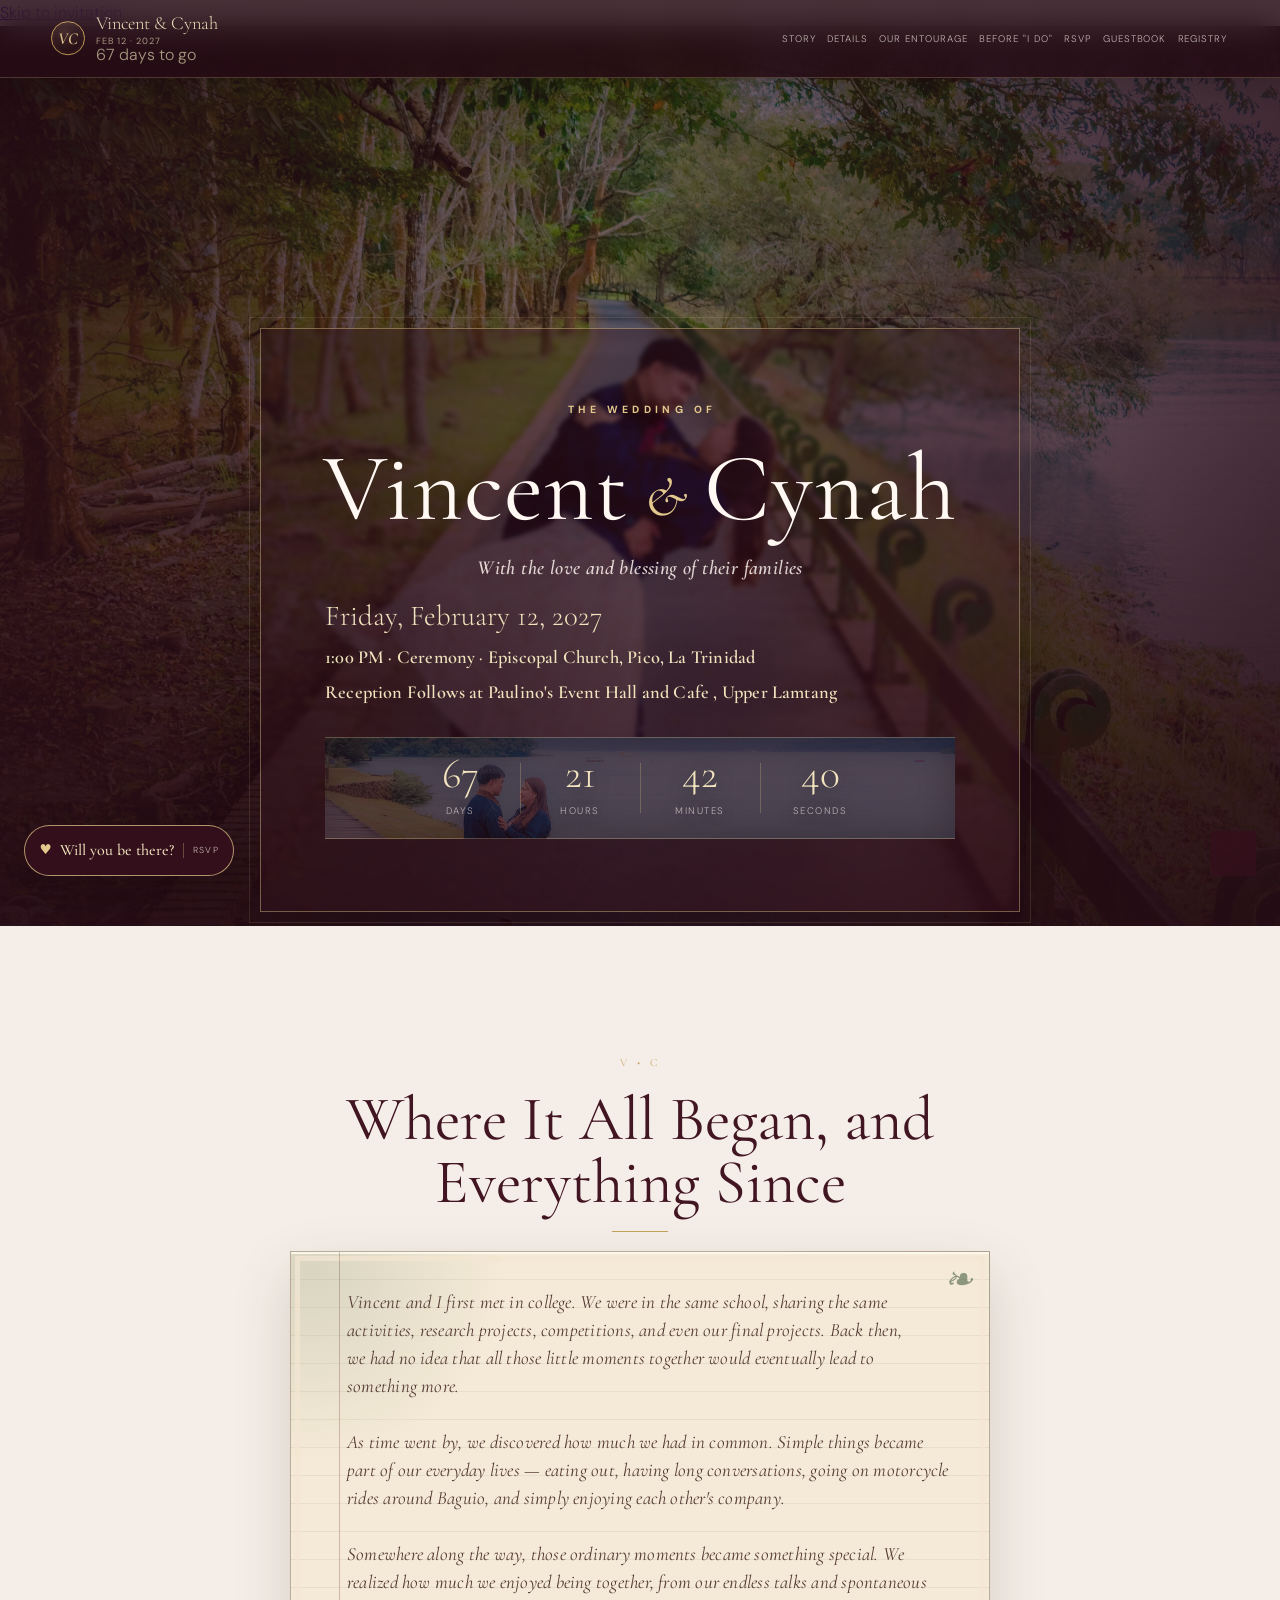
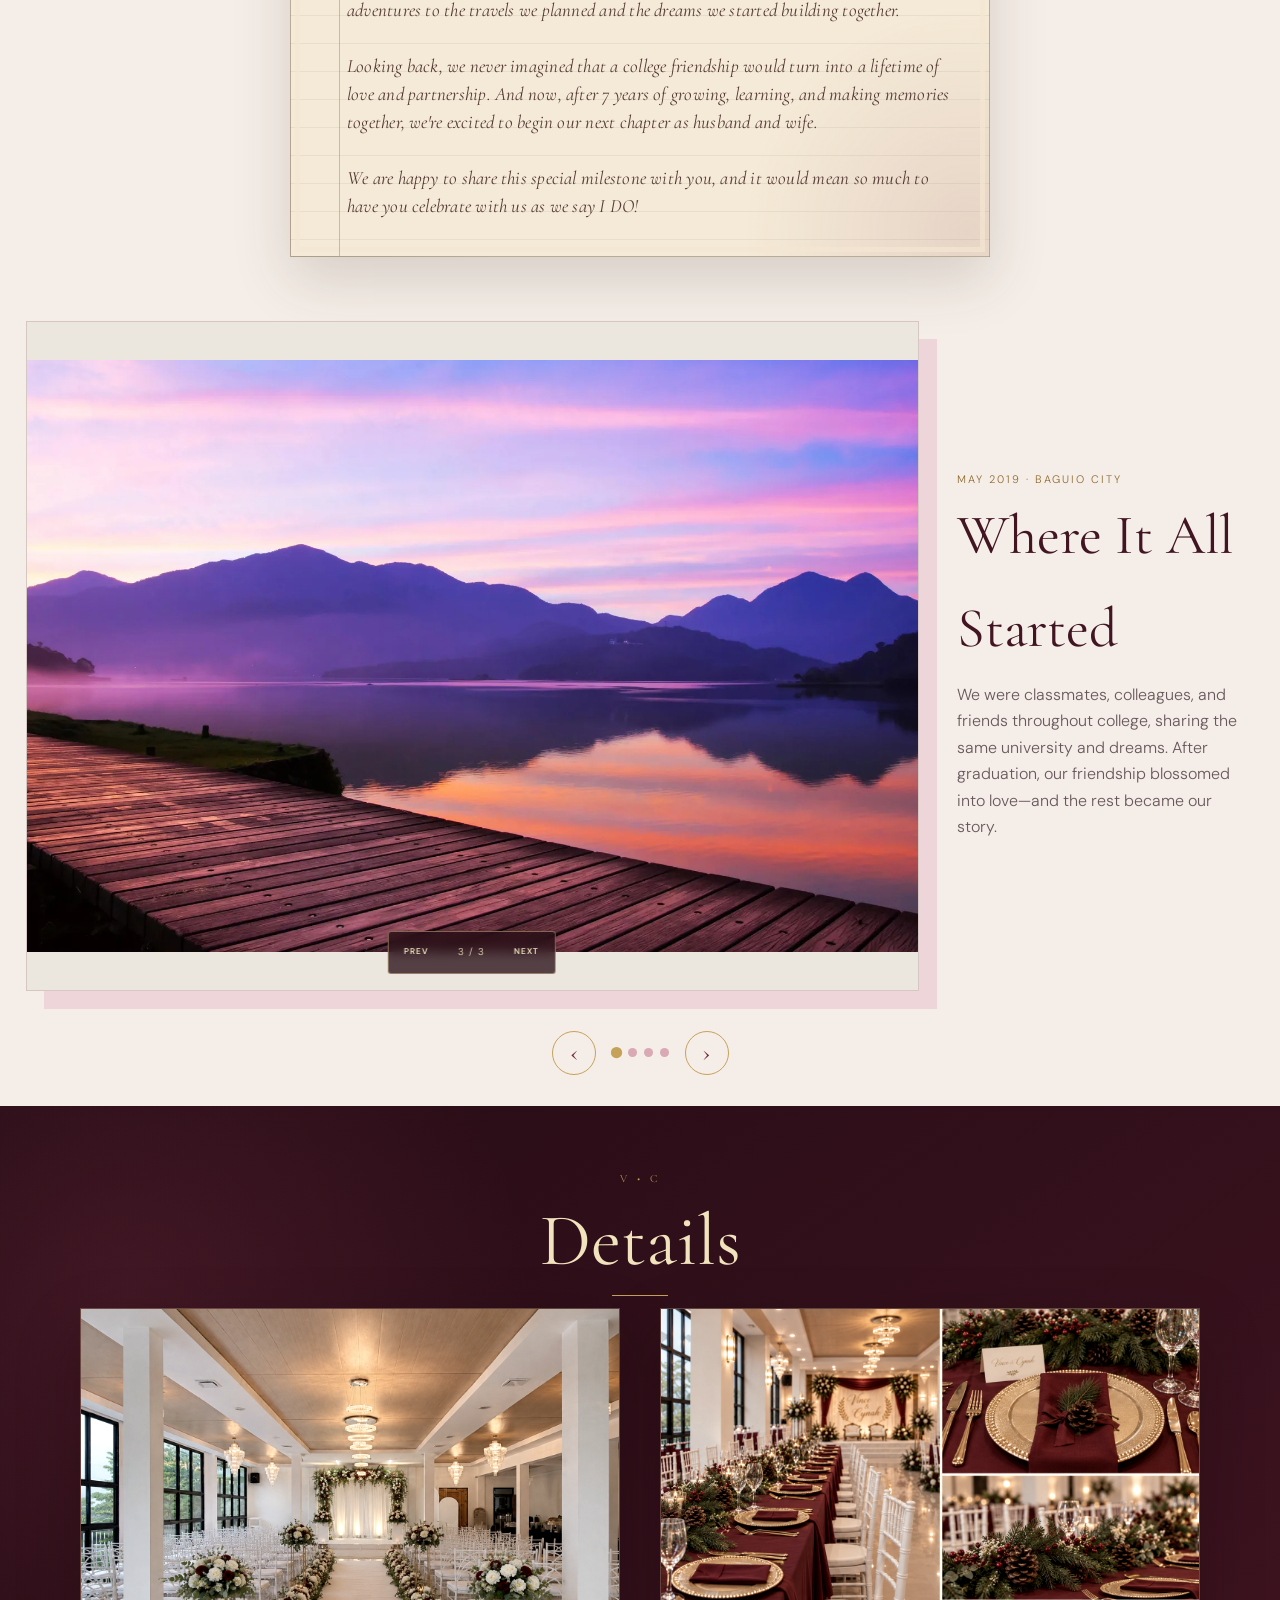
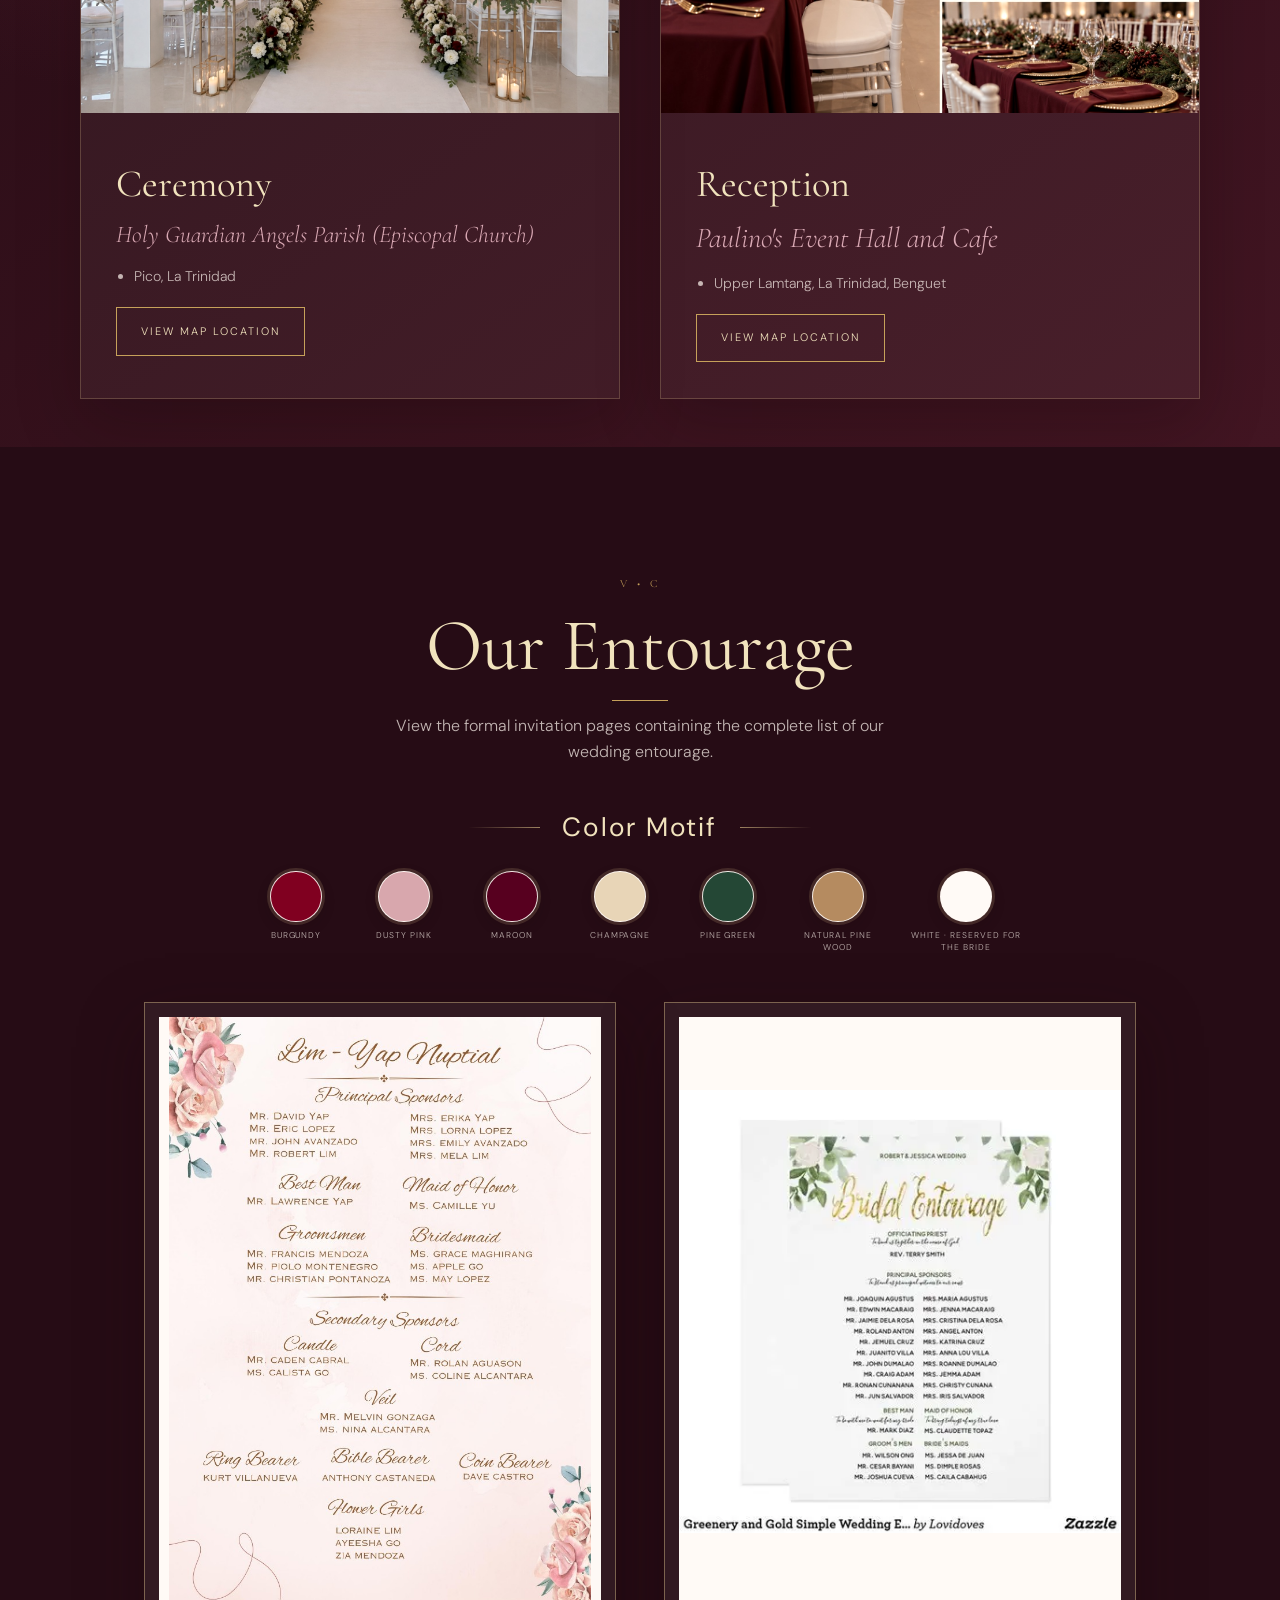
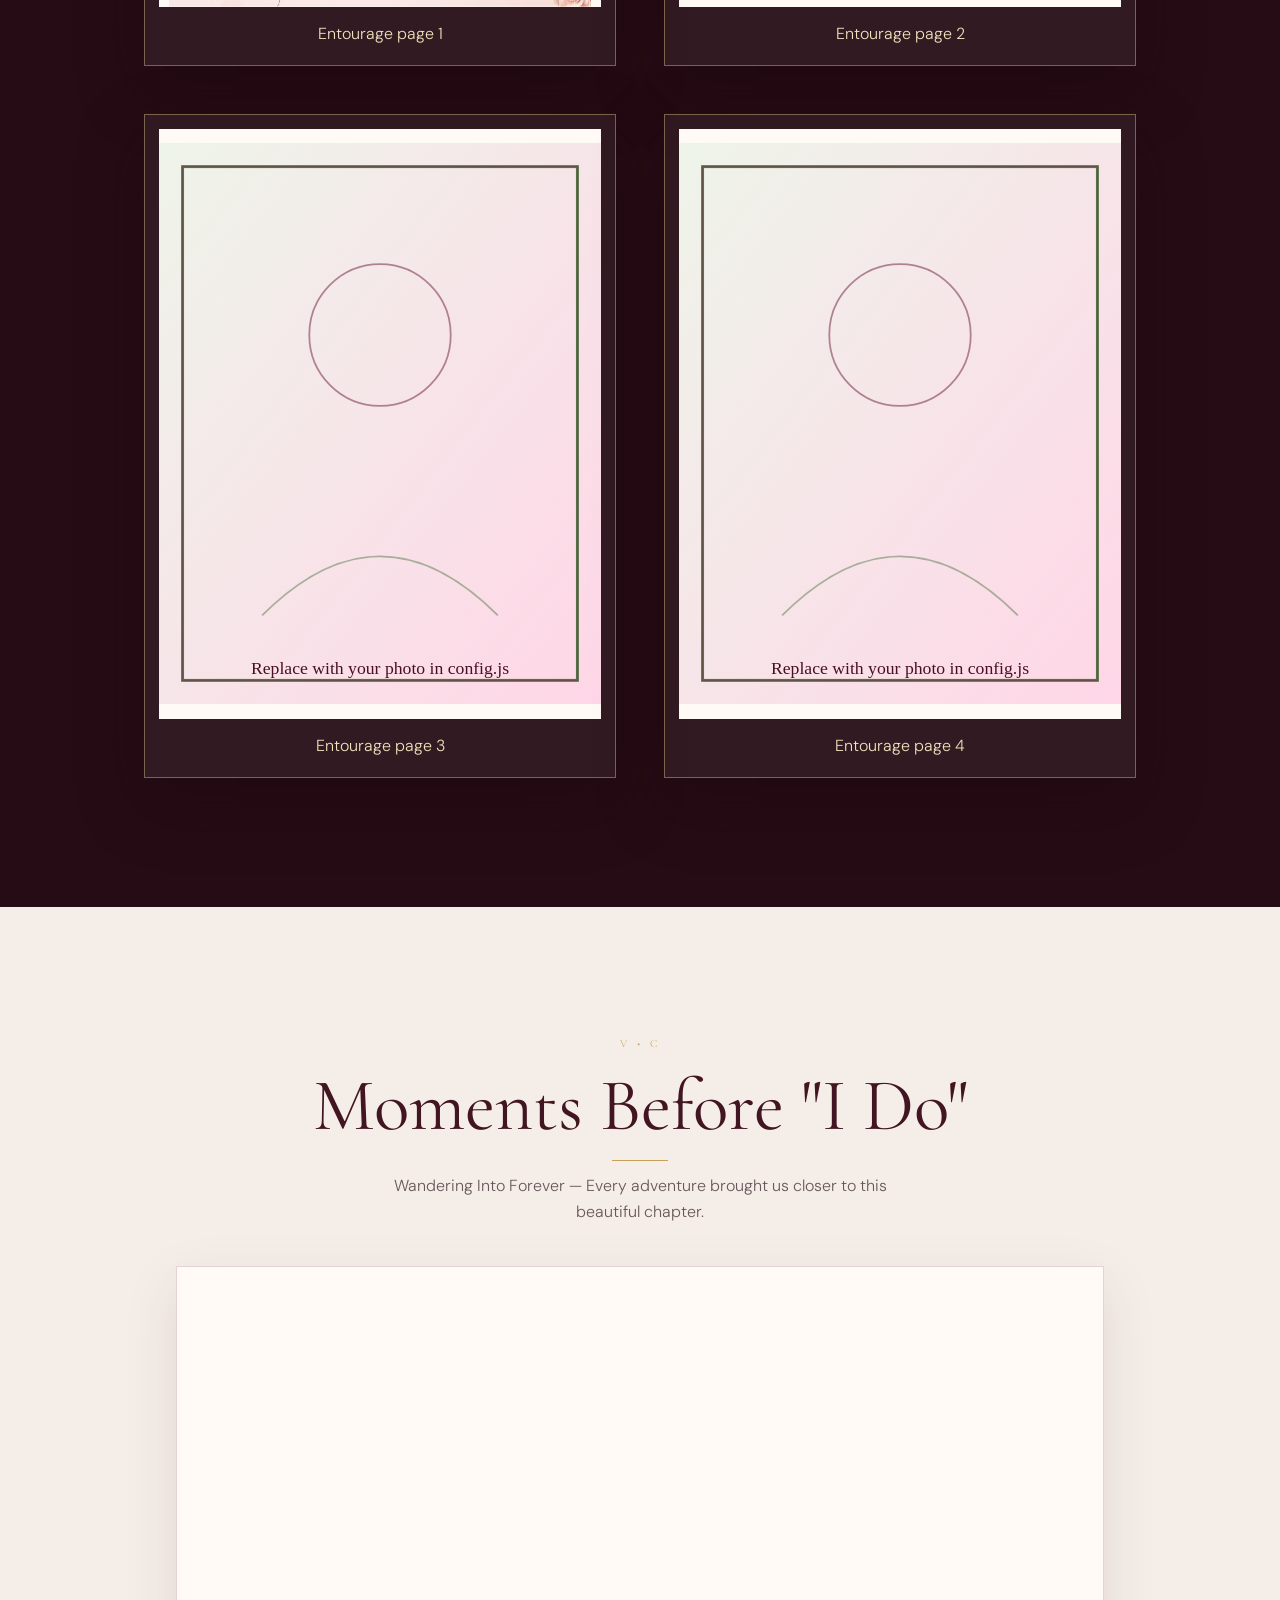
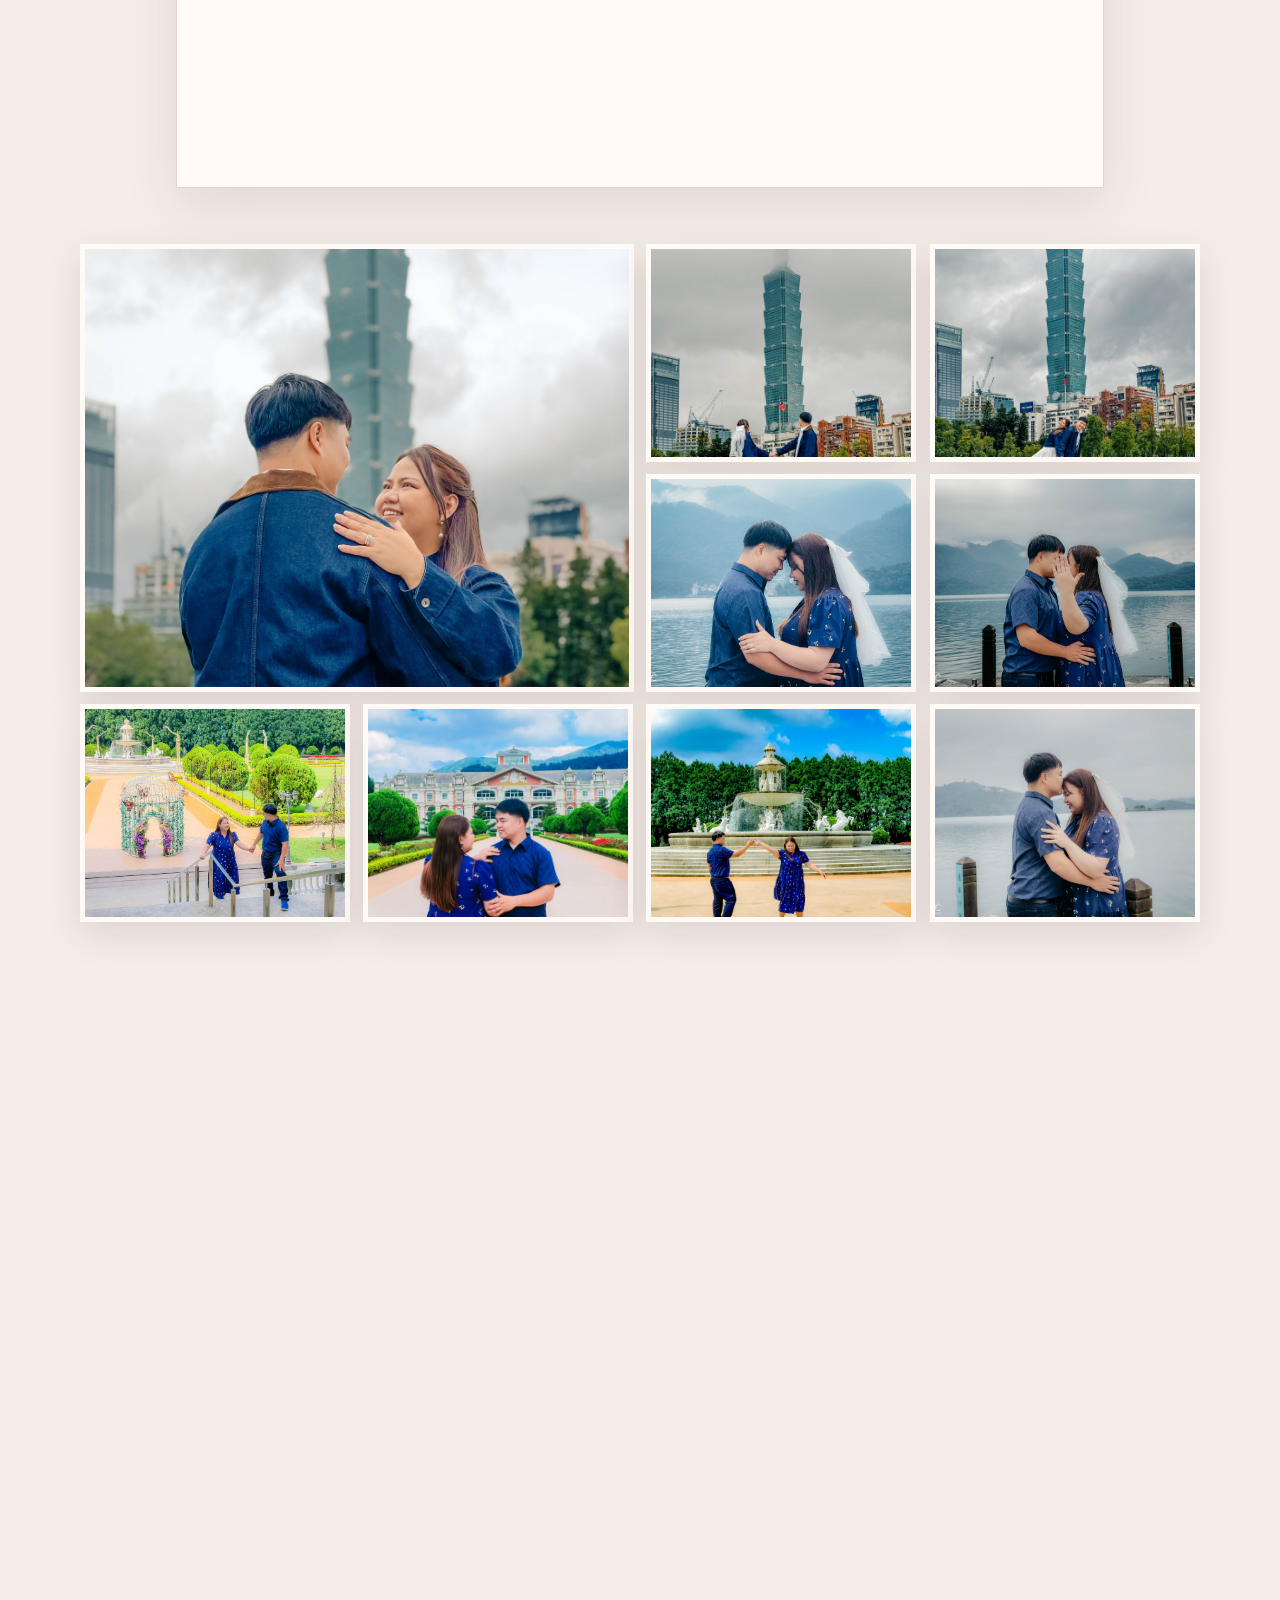
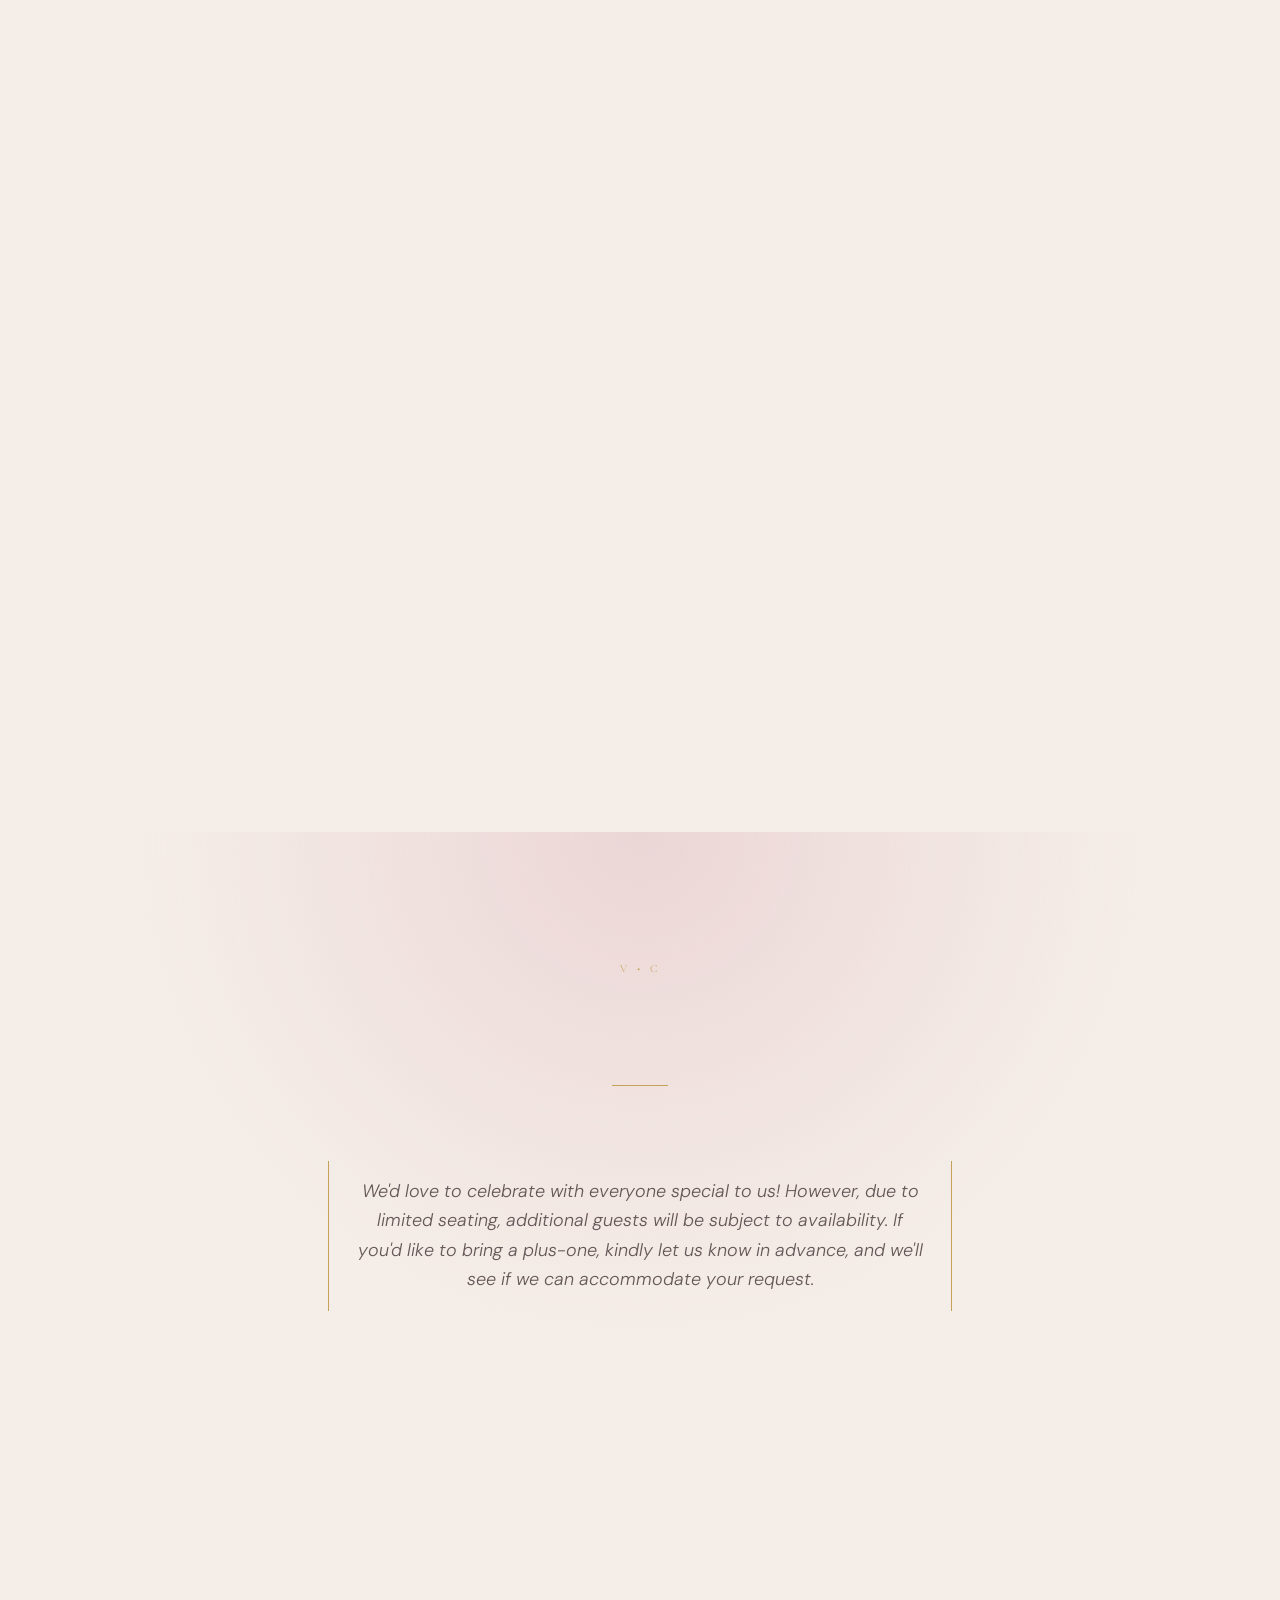
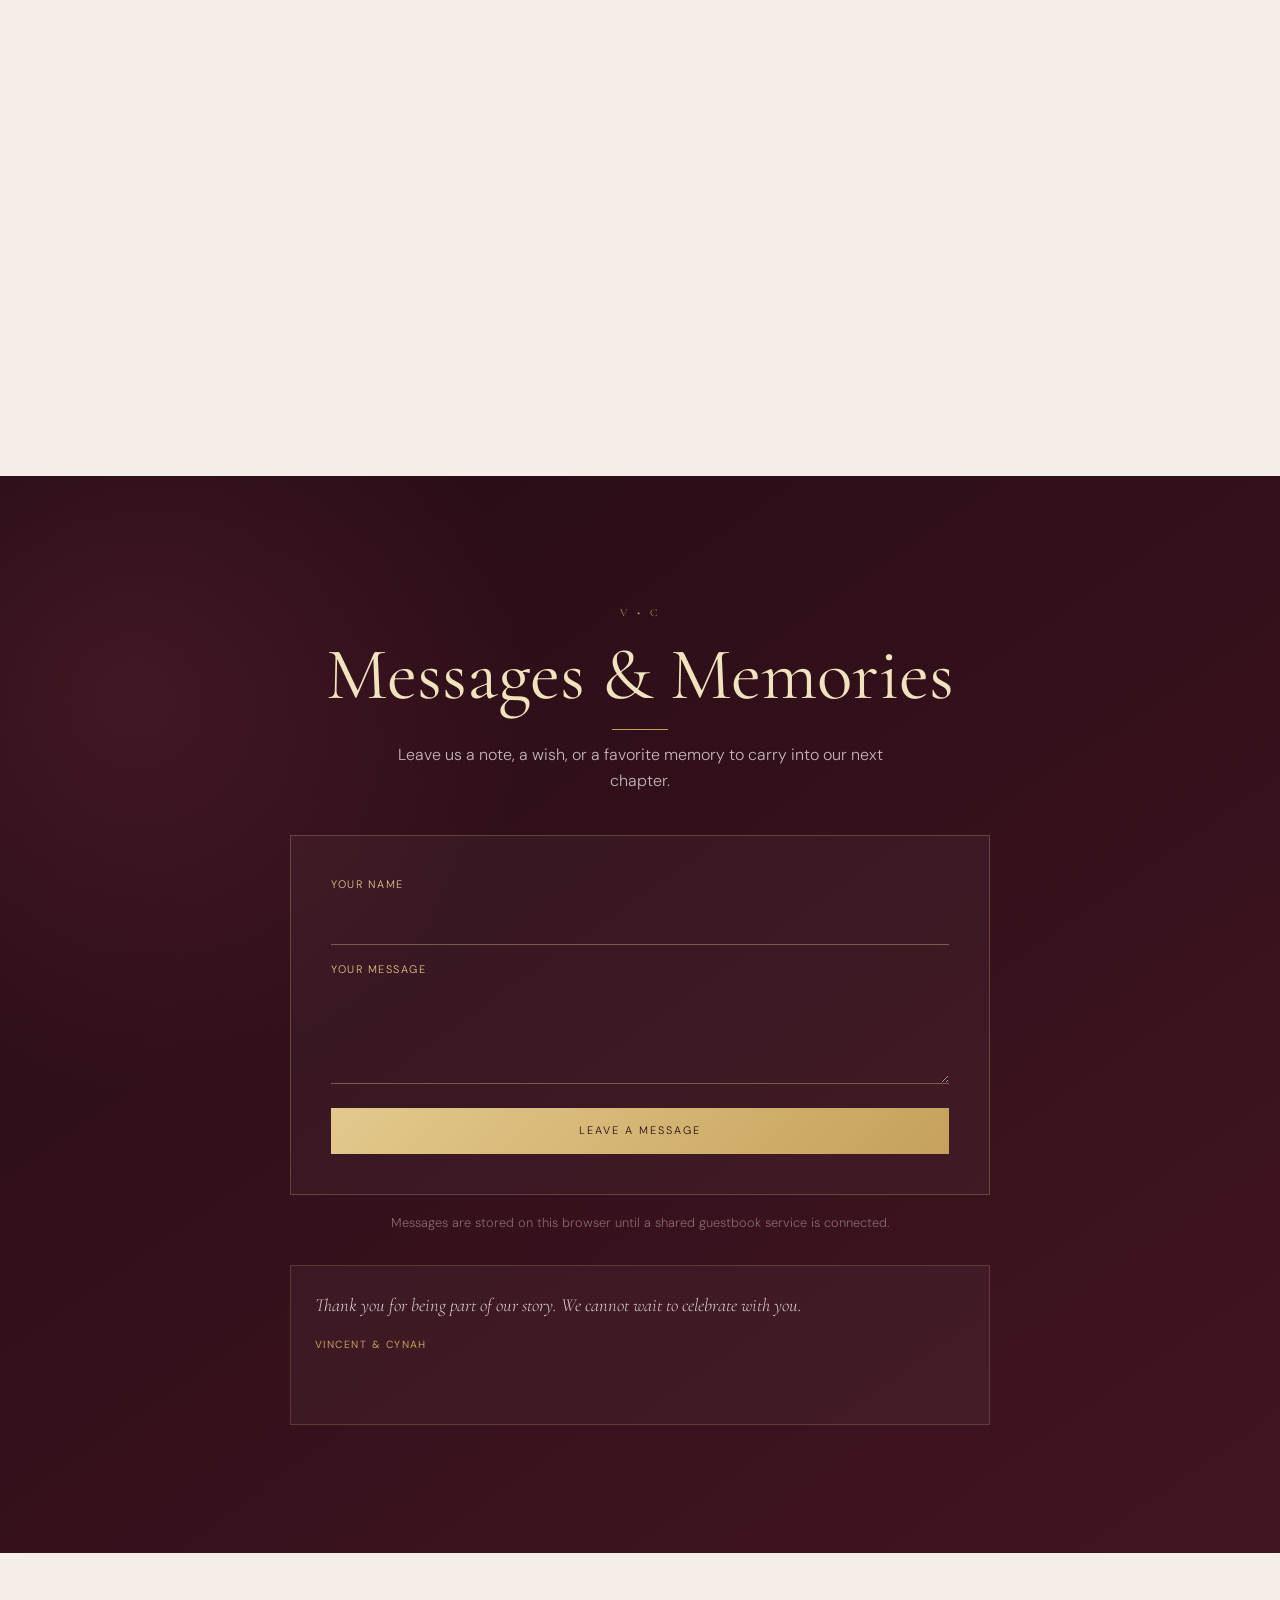
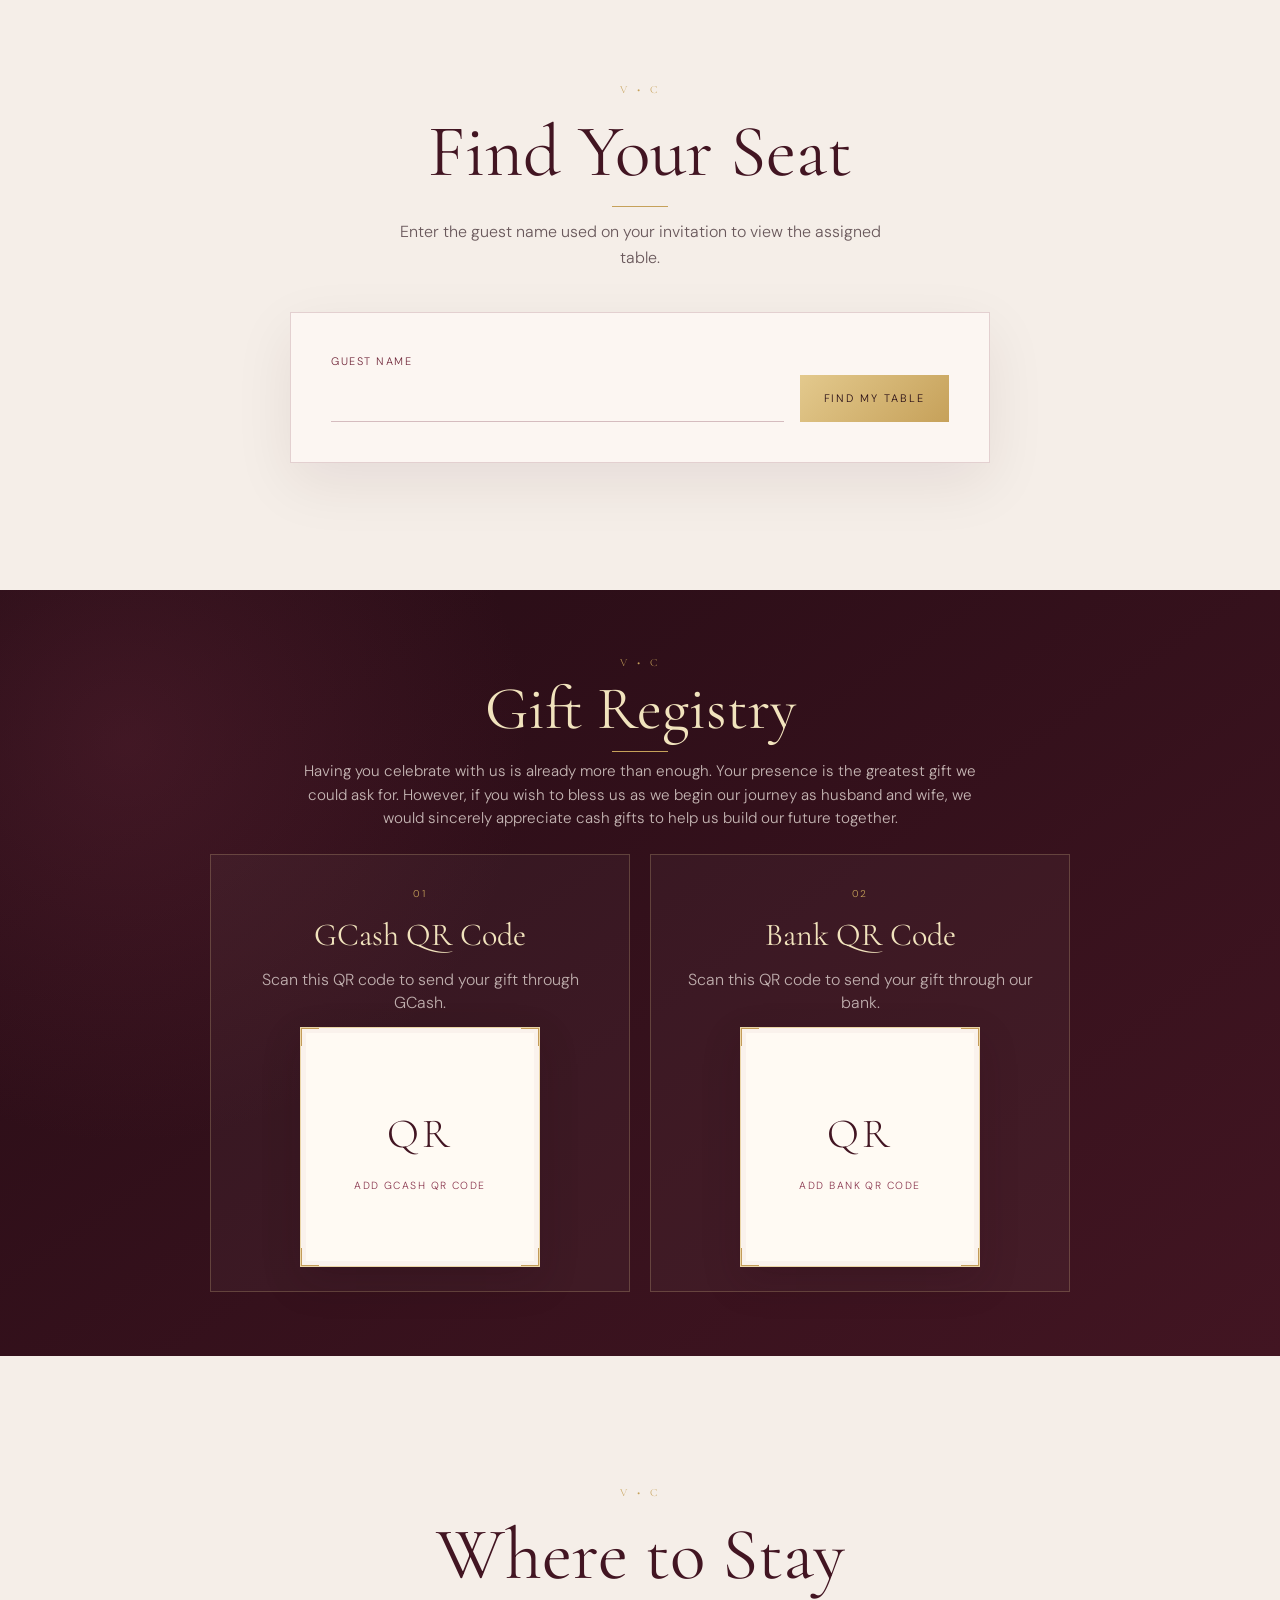
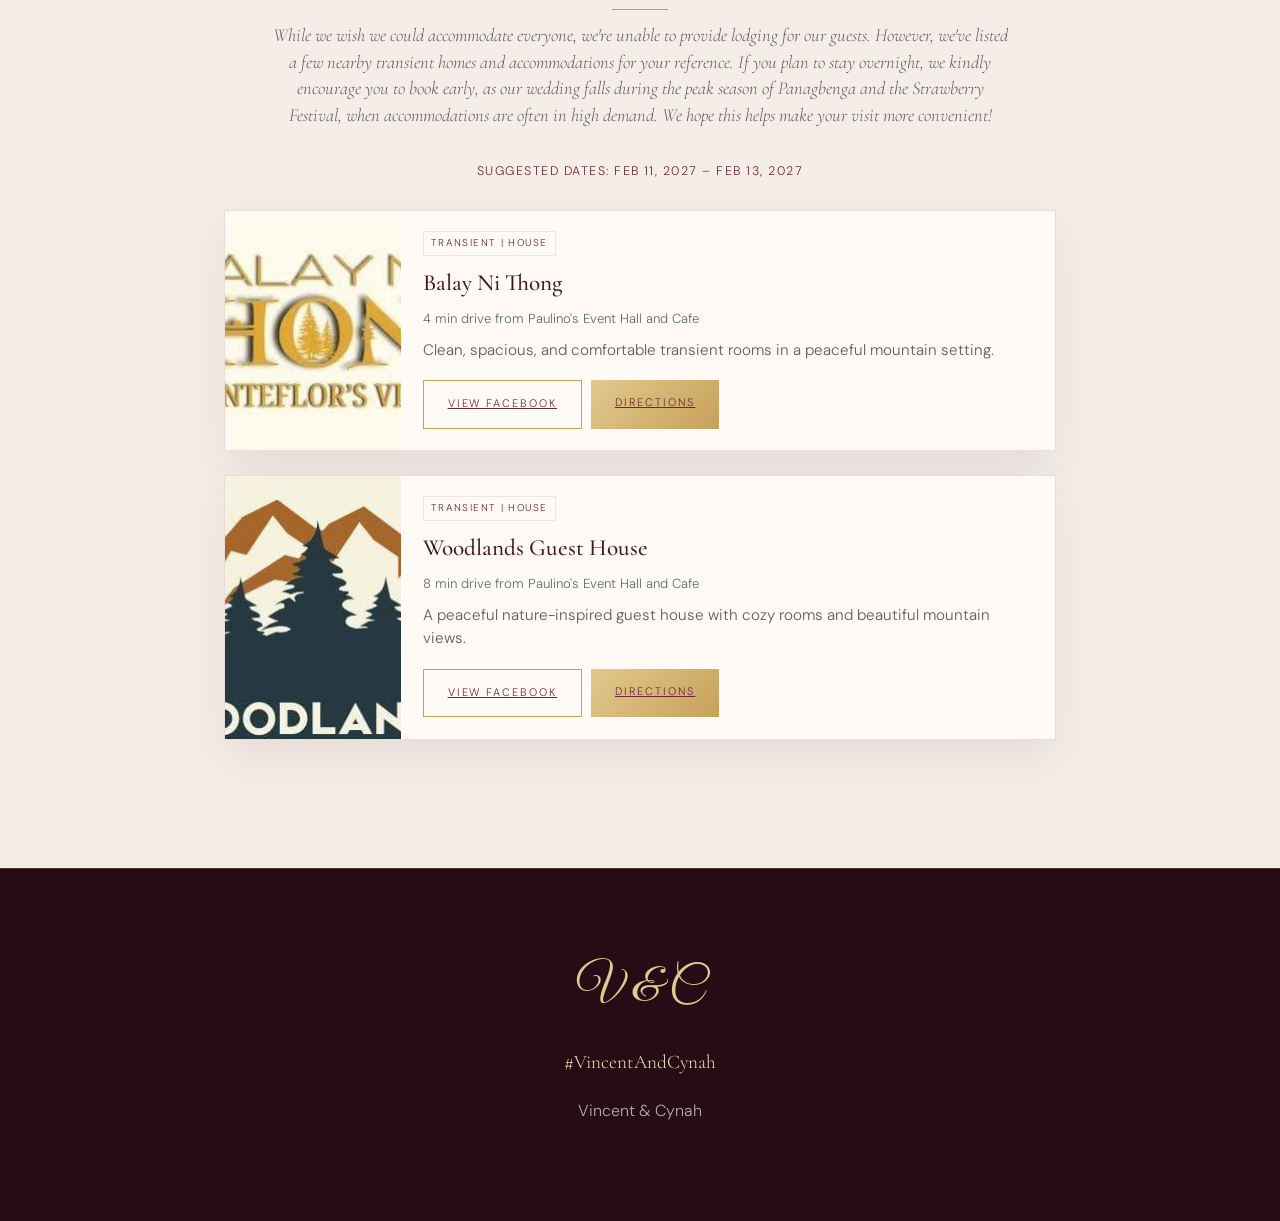
==== commit 066bc790: "Update welcome invitation message Co-authored-by: Cursor <cursoragent@cursor.com>" ====
--- a/invitation.html
+++ b/invitation.html
@@ -325,7 +325,7 @@
       <p><span data-field="partner1-footer">Vincent</span> & <span data-field="partner2-footer">Cynah</span></p>
     </footer>
 
-    <script src="js/config.js?v=92"></script>
+    <script src="js/config.js?v=93"></script>
     <script src="js/main.js?v=45"></script>
     <script>
       (function () {
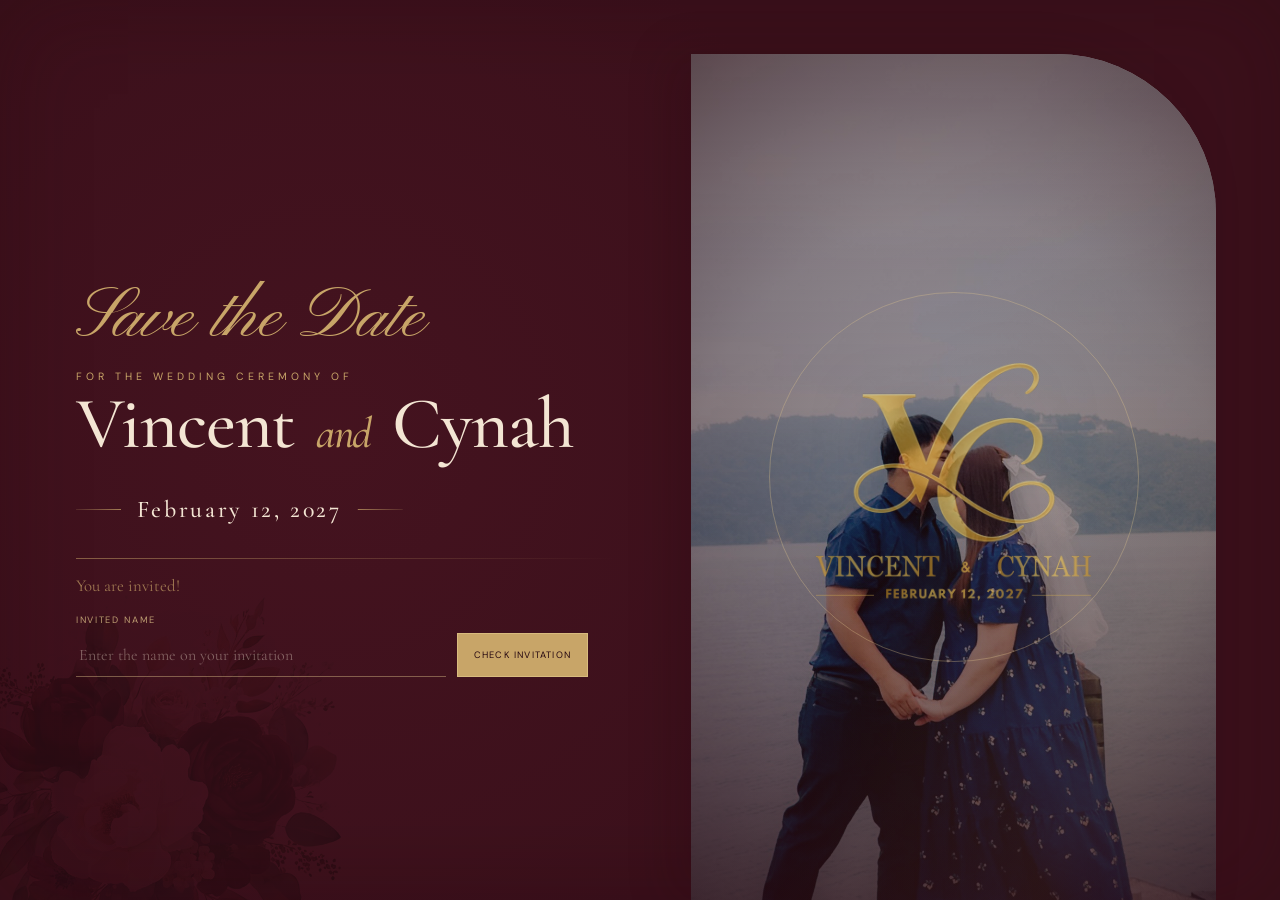
==== commit e52ce6f7: "Add guest verification and seat-aware RSVP flow Co-authored-by: Cursor <cursoragent@cursor.com>" ====
--- a/invitation.html
+++ b/invitation.html
@@ -43,7 +43,7 @@
         <a href="#sponsors">Our Entourage</a>
         <a href="#gallery" title="Moments Before I Do">Before &quot;I do&quot;</a>
         <a href="#rsvp">RSVP</a>
-        <a href="#guestbook">Guestbook</a>
+        <a href="#guestbook" data-guestbook-link hidden>Guestbook</a>
         <a href="#registry">Registry</a>
       </nav>
     </header>
@@ -167,8 +167,9 @@
           <p class="section-sub glimpses-sub">Wandering Into Forever — Every adventure brought us closer to this beautiful chapter.</p>
           <div class="moments-video">
             <iframe
+              id="moments-video-frame"
               class="moments-video-frame"
-              src="https://www.youtube-nocookie.com/embed/YyLhKrS_Ubg?autoplay=1&amp;mute=1&amp;playsinline=1&amp;rel=0"
+              src="https://www.youtube-nocookie.com/embed/YyLhKrS_Ubg?autoplay=1&amp;mute=1&amp;playsinline=1&amp;rel=0&amp;enablejsapi=1"
               title="Vincent and Cynah wedding video"
               loading="lazy"
               allow="accelerometer; autoplay; clipboard-write; encrypted-media; gyroscope; picture-in-picture; web-share"
@@ -218,14 +219,20 @@
           <h2 class="section-title">Will You Be There?</h2>
           <p class="section-sub" data-field="rsvpDeadline"></p>
           <p class="rsvp-guest-note">
-            We'd love to celebrate with everyone special to us! However, due to limited seating, additional guests
-            will be subject to availability. If you'd like to bring a plus-one, kindly let us know in advance, and
-            we'll see if we can accommodate your request.
+            We have reserved the number of seats shown for your invitation. Please confirm your attendance and list
+            the companion names included in your allocation.
           </p>
+          <div
+            class="seating-result rsvp-verified-guest"
+            id="rsvp-verified-guest"
+            role="status"
+            aria-live="polite"
+            hidden
+          ></div>
           <div class="google-form-wrap" id="google-form-wrap" hidden>
             <iframe id="google-form-iframe" title="RSVP" loading="lazy"></iframe>
           </div>
-          <form class="rsvp-form" id="rsvp-form">
+          <form class="rsvp-form" id="rsvp-form" hidden>
             <label>Name<input type="text" name="name" required /></label>
             <label>Email<input type="email" name="email" required /></label>
             <label
@@ -236,9 +243,9 @@
                 <option value="Regretfully declines">Regretfully declines</option>
               </select>
             </label>
-            <label>
-              Do you have a +1? If yes, add their names here.
-              <input type="text" name="plusOne" placeholder="Enter name(s), or No" />
+            <label id="rsvp-companion-label">
+              <span id="rsvp-companion-text">Companion name</span>
+              <input id="rsvp-companion-input" type="text" name="plusOne" placeholder="Enter companion name" />
             </label>
             <label>Message<textarea name="message" rows="3"></textarea></label>
             <button type="submit" class="btn btn-primary">Send RSVP</button>
@@ -250,7 +257,7 @@
         </div>
       </section>
 
-      <section class="section section-muted guestbook-section" id="guestbook" data-feature="guestbook">
+      <section class="section section-muted guestbook-section" id="guestbook" data-feature="guestbook" hidden>
         <div class="container narrow">
           <h2 class="section-title" data-field="guestbookTitle">Messages &amp; Memories</h2>
           <p class="section-sub" data-field="guestbookIntro"></p>
@@ -270,7 +277,7 @@
         </div>
       </section>
 
-      <section class="section guest-tools-section" id="seating" data-feature="seating">
+      <section class="section guest-tools-section" id="seating" data-feature="seating" hidden>
         <div class="container narrow">
           <h2 class="section-title" data-field="seatingTitle">Find Your Seat</h2>
           <p class="section-sub" data-field="seatingIntro"></p>
@@ -325,8 +332,8 @@
       <p><span data-field="partner1-footer">Vincent</span> & <span data-field="partner2-footer">Cynah</span></p>
     </footer>
 
-    <script src="js/config.js?v=93"></script>
-    <script src="js/main.js?v=45"></script>
+    <script src="js/config.js?v=97"></script>
+    <script src="js/main.js?v=50"></script>
     <script>
       (function () {
         var daysEl = document.getElementById("cd-days");
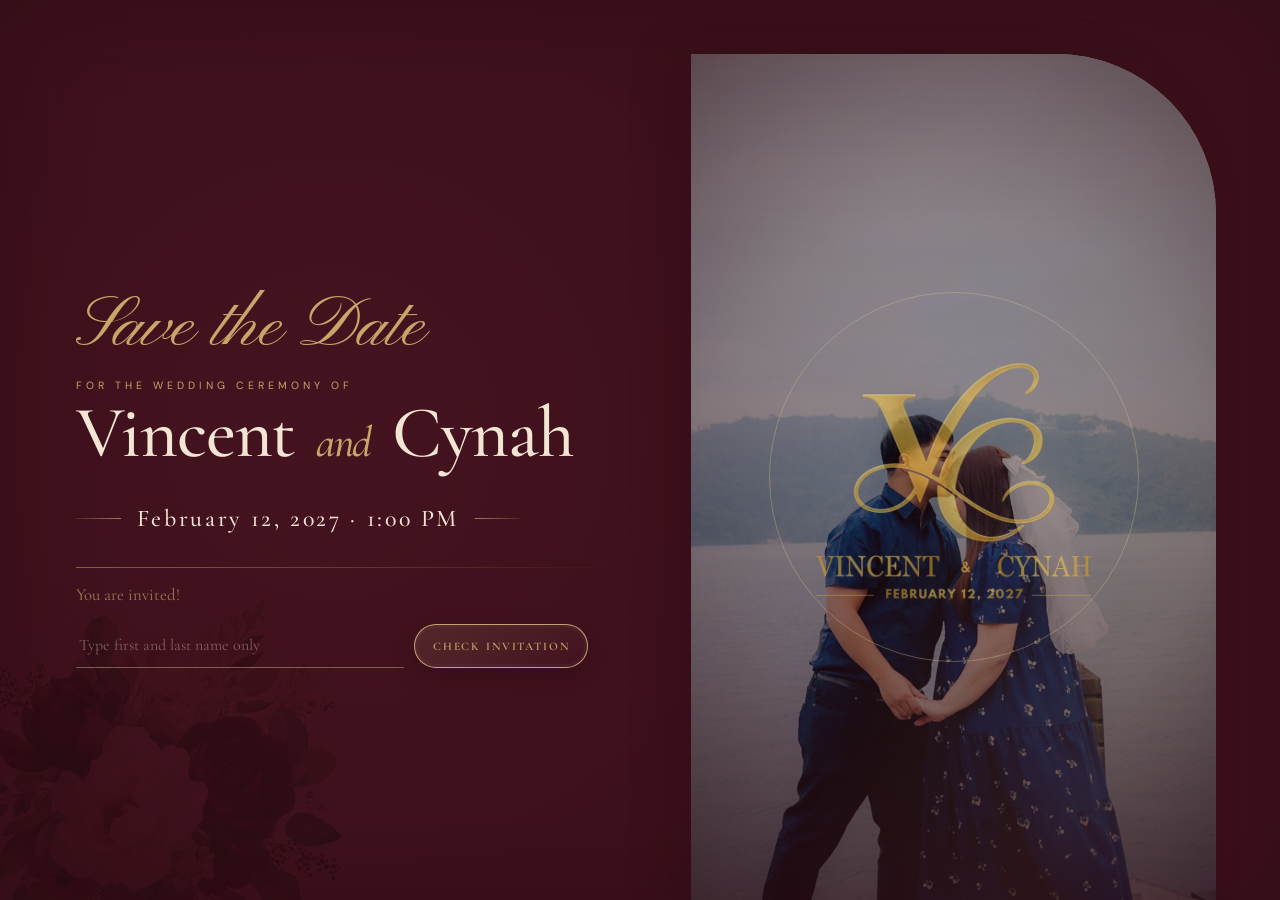
==== commit 1c6e53e4: "Refine welcome verification experience Co-authored-by: Cursor <cursoragent@cursor.com>" ====
--- a/invitation.html
+++ b/invitation.html
@@ -332,8 +332,8 @@
       <p><span data-field="partner1-footer">Vincent</span> & <span data-field="partner2-footer">Cynah</span></p>
     </footer>
 
-    <script src="js/config.js?v=97"></script>
-    <script src="js/main.js?v=50"></script>
+    <script src="js/config.js?v=98"></script>
+    <script src="js/main.js?v=51"></script>
     <script>
       (function () {
         var daysEl = document.getElementById("cd-days");
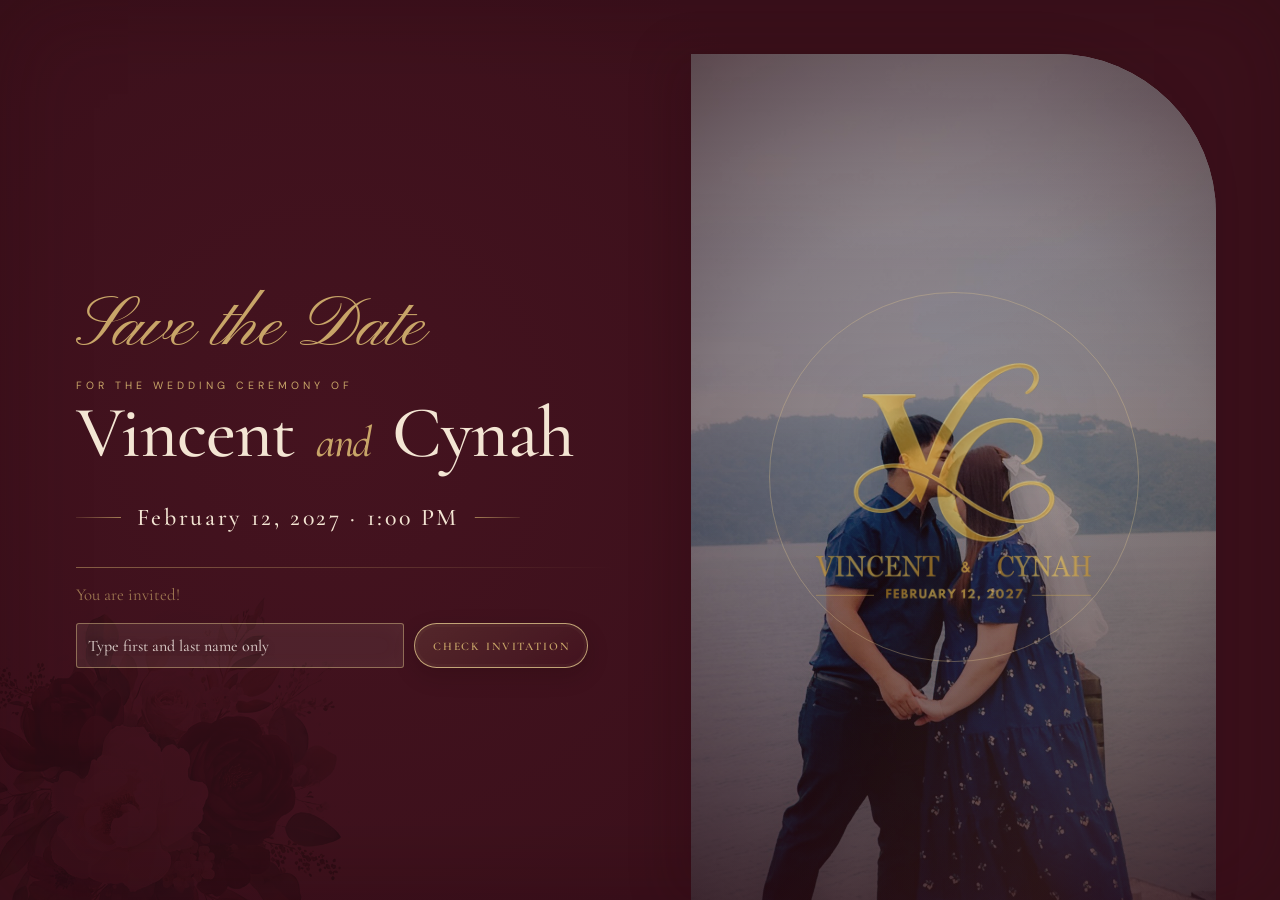
==== commit aa14842c: "Add floral story details and improve guest prompt Co-authored-by: Cursor <cursoragent@cursor.com>" ====
--- a/invitation.html
+++ b/invitation.html
@@ -13,7 +13,7 @@
       rel="stylesheet"
     />
     <link rel="stylesheet" href="css/everly.css?v=16" />
-    <link rel="stylesheet" href="css/rosas-inspired.css?v=68" />
+    <link rel="stylesheet" href="css/rosas-inspired.css?v=76" />
   </head>
   <body class="everly rosas-inspired">
     <a class="skip-link" href="#story">Skip to invitation</a>
@@ -62,13 +62,6 @@
           <p class="families" data-field="familiesLine">With the love and blessing of their families</p>
           <p class="hero-meta">
             <span class="hero-event-line" data-field="dateLong">Friday, February 12, 2027</span>
-            <span class="hero-event-line" data-field="ceremonyLine">
-              1:00 PM · Ceremony · Episcopal Church, Pico, La Trinidad
-            </span>
-            <span class="hero-event-line">
-              <span data-field="receptionLine">Reception Follows at Paulino's Event Hall and Cafe</span>
-              <span aria-hidden="true">, </span><span data-field="whenCity">Upper Lamtang</span>
-            </span>
           </p>
           <div class="countdown" aria-label="Countdown" data-wedding-datetime="2027-02-12T13:00:00+08:00">
             <div><span id="cd-days">--</span><small>Days</small></div>
@@ -169,7 +162,7 @@
             <iframe
               id="moments-video-frame"
               class="moments-video-frame"
-              src="https://www.youtube-nocookie.com/embed/YyLhKrS_Ubg?autoplay=1&amp;mute=1&amp;playsinline=1&amp;rel=0&amp;enablejsapi=1"
+              src="https://www.youtube-nocookie.com/embed/YyLhKrS_Ubg?playsinline=1&amp;rel=0&amp;enablejsapi=1"
               title="Vincent and Cynah wedding video"
               loading="lazy"
               allow="accelerometer; autoplay; clipboard-write; encrypted-media; gyroscope; picture-in-picture; web-share"
@@ -218,10 +211,6 @@
         <div class="container narrow">
           <h2 class="section-title">Will You Be There?</h2>
           <p class="section-sub" data-field="rsvpDeadline"></p>
-          <p class="rsvp-guest-note">
-            We have reserved the number of seats shown for your invitation. Please confirm your attendance and list
-            the companion names included in your allocation.
-          </p>
           <div
             class="seating-result rsvp-verified-guest"
             id="rsvp-verified-guest"
@@ -246,6 +235,7 @@
             <label id="rsvp-companion-label">
               <span id="rsvp-companion-text">Companion name</span>
               <input id="rsvp-companion-input" type="text" name="plusOne" placeholder="Enter companion name" />
+              <small class="rsvp-companion-note" id="rsvp-companion-note" hidden></small>
             </label>
             <label>Message<textarea name="message" rows="3"></textarea></label>
             <button type="submit" class="btn btn-primary">Send RSVP</button>
@@ -332,8 +322,8 @@
       <p><span data-field="partner1-footer">Vincent</span> & <span data-field="partner2-footer">Cynah</span></p>
     </footer>
 
-    <script src="js/config.js?v=98"></script>
-    <script src="js/main.js?v=51"></script>
+    <script src="js/config.js?v=109"></script>
+    <script src="js/main.js?v=56"></script>
     <script>
       (function () {
         var daysEl = document.getElementById("cd-days");
--- a/css/rosas-inspired.css
+++ b/css/rosas-inspired.css
@@ -274,15 +274,32 @@
   font-size: clamp(0.78rem, 1.6vw, 0.95rem);
   line-height: 1.75;
   letter-spacing: 0.035em;
-  text-align: left;
+  text-align: center;
   color: var(--gold-100);
 }
 
 .rosas-inspired .hero-meta [data-field="dateLong"] {
+  display: flex;
+  align-items: center;
+  justify-content: center;
+  gap: clamp(0.75rem, 2vw, 1.35rem);
   font-family: var(--serif);
   font-size: clamp(1.3rem, 2.8vw, 1.8rem);
-  font-weight: inherit;
-  letter-spacing: normal;
+  font-weight: 400;
+  font-style: italic;
+  letter-spacing: 0.035em;
+}
+
+.rosas-inspired .hero-meta [data-field="dateLong"]::before,
+.rosas-inspired .hero-meta [data-field="dateLong"]::after {
+  content: "";
+  width: clamp(2rem, 7vw, 4.5rem);
+  height: 1px;
+  background: linear-gradient(90deg, transparent, var(--gold-500));
+}
+
+.rosas-inspired .hero-meta [data-field="dateLong"]::after {
+  transform: scaleX(-1);
 }
 
 .rosas-inspired .hero-event-line {
@@ -333,8 +350,12 @@
 .rosas-inspired .hero-music-btn {
   position: fixed;
   z-index: 120;
-  width: 2.8rem;
-  height: 2.8rem;
+  width: 45px;
+  min-width: 45px;
+  max-width: 45px;
+  height: 45px;
+  min-height: 45px;
+  max-height: 45px;
   padding: 0;
   display: grid;
   place-items: center;
@@ -520,6 +541,8 @@
   outline: 5px solid rgba(244, 231, 209, 0.72);
   outline-offset: -10px;
   background:
+    url("../images/story-note-floral.svg") right 0.55rem top 0.45rem / clamp(7rem, 18vw, 11rem) auto no-repeat,
+    url("../images/story-note-floral.svg") left -0.8rem bottom -1rem / clamp(5rem, 13vw, 8rem) auto no-repeat,
     radial-gradient(circle at 3% 3%, rgba(71, 103, 72, 0.16), transparent 12rem),
     radial-gradient(circle at 97% 96%, rgba(112, 38, 58, 0.11), transparent 14rem),
     repeating-linear-gradient(
@@ -554,14 +577,7 @@
 }
 
 .rosas-inspired #story .lead::after {
-  content: "❧";
-  position: absolute;
-  top: 0.65rem;
-  right: 1rem;
-  color: rgba(63, 91, 61, 0.58);
-  font-family: Georgia, serif;
-  font-size: clamp(1.5rem, 4vw, 2.15rem);
-  line-height: 1;
+  content: none;
 }
 
 @media (max-width: 520px) {
@@ -626,7 +642,7 @@
   inset: 0;
   object-fit: contain;
   opacity: 0;
-  transition: opacity 0.65s ease;
+  transition: opacity var(--story-photo-fade, 650ms) ease;
 }
 
 .rosas-inspired .timeline-visual .story-photo.is-active {
@@ -1252,6 +1268,21 @@
   background: transparent;
 }
 
+.rosas-inspired .rsvp-form input:disabled {
+  cursor: not-allowed;
+  color: rgba(60, 45, 48, 0.48);
+  border-bottom-style: dashed;
+}
+
+.rosas-inspired .rsvp-companion-note {
+  font-family: var(--serif);
+  font-size: 0.95rem;
+  font-style: italic;
+  letter-spacing: normal;
+  text-transform: none;
+  color: var(--rose-600);
+}
+
 .rosas-inspired .rsvp-form input:focus,
 .rosas-inspired .rsvp-form select:focus,
 .rosas-inspired .rsvp-form textarea:focus {
@@ -1537,23 +1568,38 @@
 
 /* Footer */
 .rosas-inspired .site-footer {
-  padding: 5rem 1rem;
+  padding: 1.2rem 1rem 1.35rem;
   color: rgba(255, 246, 240, 0.68);
   background: var(--rose-950);
   border-top: 1px solid rgba(227, 201, 141, 0.2);
 }
 
 .rosas-inspired .site-footer::before {
-  content: "V  &  C";
-  display: block;
-  margin-bottom: 1rem;
-  font-family: var(--script-display);
-  font-size: 3rem;
+  content: "V&C";
+  width: 2.65rem;
+  height: 2.65rem;
+  display: grid;
+  place-items: center;
+  margin: 0 auto 0.35rem;
+  border: 1px solid rgba(227, 201, 141, 0.62);
+  border-radius: 50%;
+  font-family: var(--serif);
+  font-size: 1.05rem;
+  font-style: italic;
+  letter-spacing: -0.05em;
   color: var(--gold-300);
+  background: radial-gradient(circle, rgba(227, 201, 141, 0.09), transparent 68%);
+  box-shadow: inset 0 0 0 0.22rem rgba(227, 201, 141, 0.035);
 }
 
 .rosas-inspired .site-footer .hashtag {
-  color: var(--gold-100);
+  margin: 0.1rem 0 0.2rem;
+  font-size: 1rem;
+  color: var(--gold-100);
+}
+
+.rosas-inspired .site-footer p {
+  margin-block: 0.25rem;
 }
 
 @media (max-width: 768px) {
